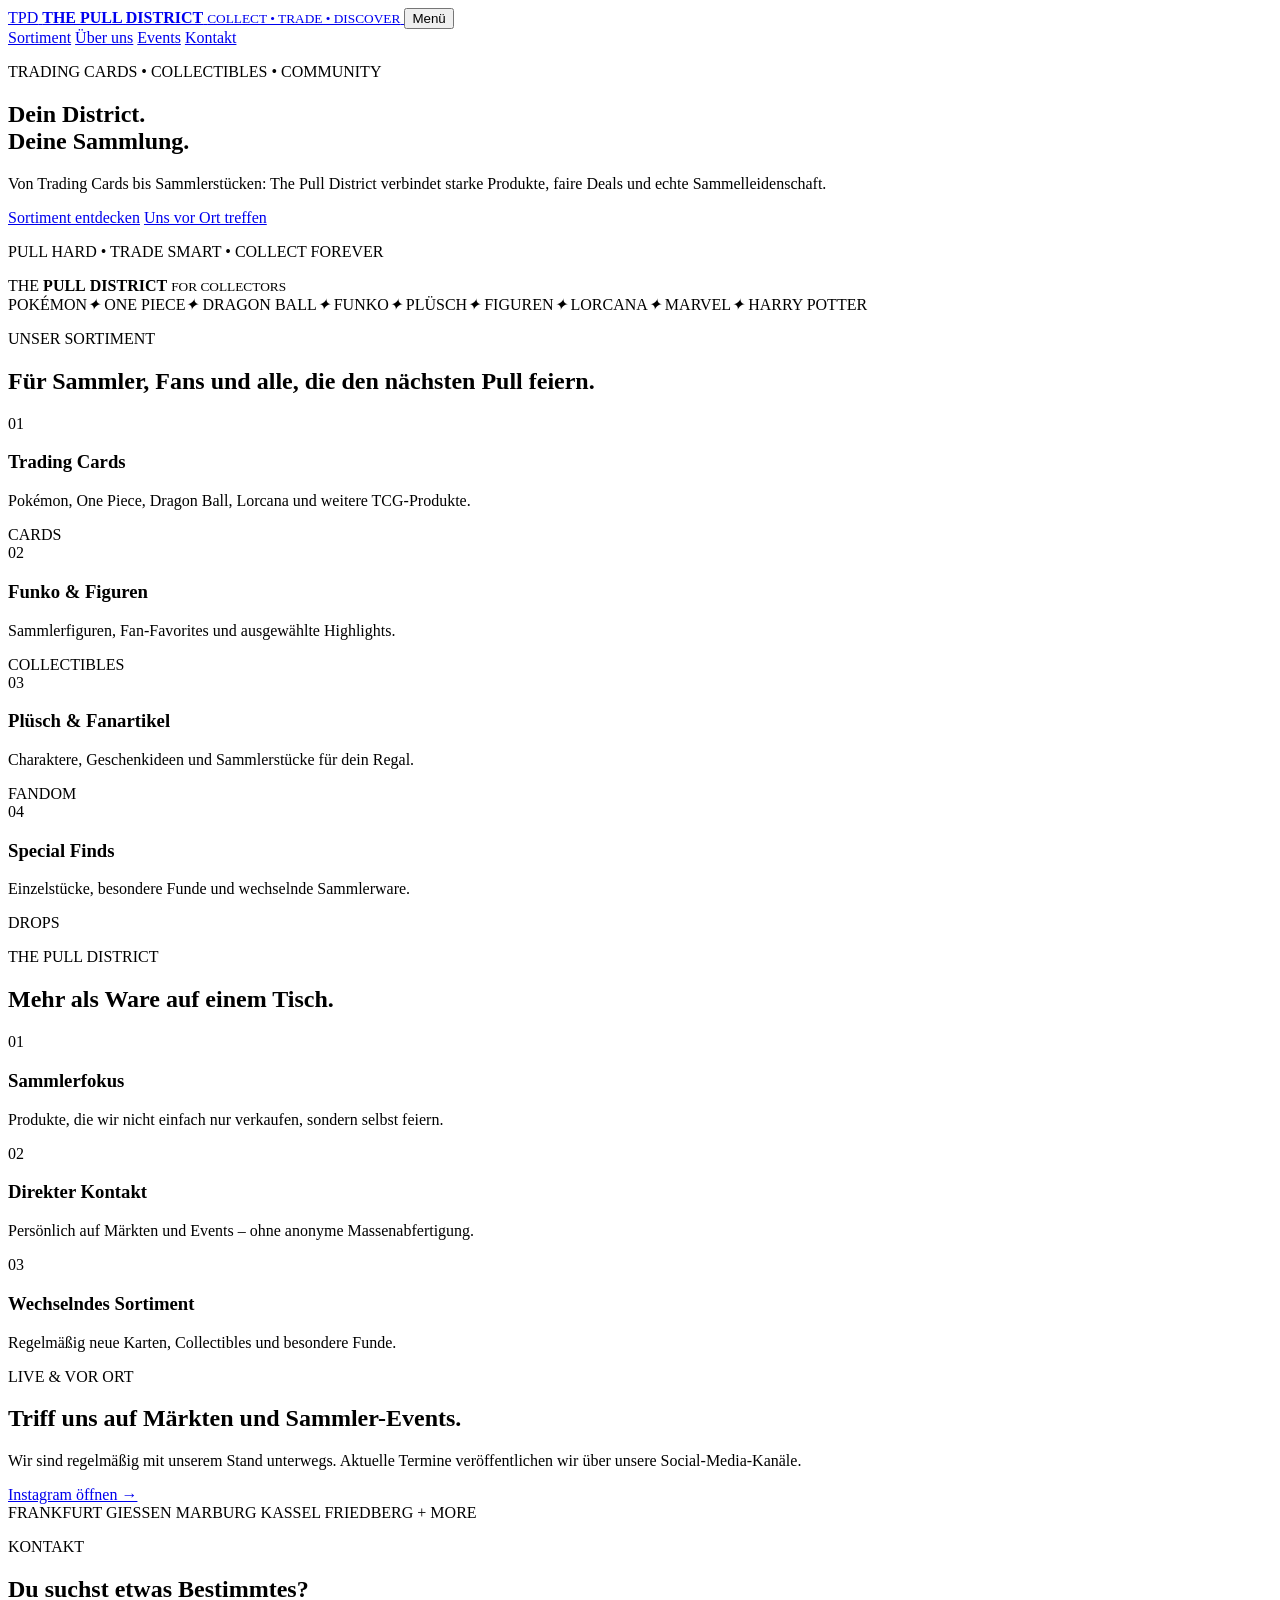
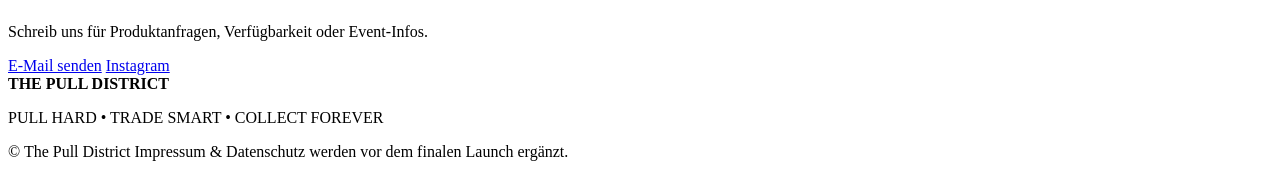
==== public/index.html @ 3887b2c1 "Move index.html into public assets" ====
<!doctype html>
<html lang="de">
<head>
  <meta charset="utf-8">
  <meta name="viewport" content="width=device-width, initial-scale=1">
  <title>The Pull District | Trading Cards & Collectibles</title>
  <meta name="description" content="The Pull District – Trading Cards, Collectibles, Figuren, Funko, Plüsch und mehr. PULL HARD. TRADE SMART. COLLECT FOREVER.">
  <meta name="theme-color" content="#080910">
  <link rel="preconnect" href="https://fonts.googleapis.com">
  <link rel="preconnect" href="https://fonts.gstatic.com" crossorigin>
  <link href="https://fonts.googleapis.com/css2?family=Inter:wght@400;500;600;700;800&family=Space+Grotesk:wght@600;700&display=swap" rel="stylesheet">
  <link rel="stylesheet" href="styles.css">
</head>
<body>
  <header class="site-header">
    <a class="brand" href="#top" aria-label="The Pull District Startseite">
      <span class="brand-mark">TPD</span>
      <span class="brand-copy">
        <strong>THE PULL DISTRICT</strong>
        <small>COLLECT • TRADE • DISCOVER</small>
      </span>
    </a>

    <button class="menu-toggle" aria-expanded="false" aria-controls="main-nav">Menü</button>

    <nav id="main-nav" class="main-nav">
      <a href="#sortiment">Sortiment</a>
      <a href="#warum-wir">Über uns</a>
      <a href="#events">Events</a>
      <a href="#kontakt">Kontakt</a>
    </nav>
  </header>

  <main id="top">
    <section class="hero">
      <div class="hero-glow hero-glow-a"></div>
      <div class="hero-glow hero-glow-b"></div>

      <div class="hero-content">
        <p class="eyebrow">TRADING CARDS • COLLECTIBLES • COMMUNITY</p>
        <h1>Dein District.<br><span>Deine Sammlung.</span></h1>
        <p class="hero-text">
          Von Trading Cards bis Sammlerstücken: The Pull District verbindet starke Produkte,
          faire Deals und echte Sammelleidenschaft.
        </p>

        <div class="hero-actions">
          <a class="btn btn-primary" href="#sortiment">Sortiment entdecken</a>
          <a class="btn btn-secondary" href="#events">Uns vor Ort treffen</a>
        </div>

        <p class="slogan">PULL HARD <span>•</span> TRADE SMART <span>•</span> COLLECT FOREVER</p>
      </div>

      <div class="hero-card" aria-label="The Pull District">
        <div class="card-orbit"></div>
        <div class="hero-card-inner">
          <span>THE</span>
          <strong>PULL</strong>
          <strong>DISTRICT</strong>
          <small>FOR COLLECTORS</small>
        </div>
      </div>
    </section>

    <section class="marquee" aria-label="Sortiment">
      <div class="marquee-track">
        <span>POKÉMON</span><i>✦</i>
        <span>ONE PIECE</span><i>✦</i>
        <span>DRAGON BALL</span><i>✦</i>
        <span>FUNKO</span><i>✦</i>
        <span>PLÜSCH</span><i>✦</i>
        <span>FIGUREN</span><i>✦</i>
        <span>LORCANA</span><i>✦</i>
        <span>MARVEL</span><i>✦</i>
        <span>HARRY POTTER</span>
      </div>
    </section>

    <section id="sortiment" class="section">
      <div class="section-heading">
        <p class="eyebrow">UNSER SORTIMENT</p>
        <h2>Für Sammler, Fans und alle, die den nächsten Pull feiern.</h2>
      </div>

      <div class="category-grid">
        <article class="category-card featured">
          <span class="category-index">01</span>
          <h3>Trading Cards</h3>
          <p>Pokémon, One Piece, Dragon Ball, Lorcana und weitere TCG-Produkte.</p>
          <span class="category-tag">CARDS</span>
        </article>

        <article class="category-card">
          <span class="category-index">02</span>
          <h3>Funko & Figuren</h3>
          <p>Sammlerfiguren, Fan-Favorites und ausgewählte Highlights.</p>
          <span class="category-tag">COLLECTIBLES</span>
        </article>

        <article class="category-card">
          <span class="category-index">03</span>
          <h3>Plüsch & Fanartikel</h3>
          <p>Charaktere, Geschenkideen und Sammlerstücke für dein Regal.</p>
          <span class="category-tag">FANDOM</span>
        </article>

        <article class="category-card">
          <span class="category-index">04</span>
          <h3>Special Finds</h3>
          <p>Einzelstücke, besondere Funde und wechselnde Sammlerware.</p>
          <span class="category-tag">DROPS</span>
        </article>
      </div>
    </section>

    <section id="warum-wir" class="section split-section">
      <div>
        <p class="eyebrow">THE PULL DISTRICT</p>
        <h2>Mehr als Ware auf einem Tisch.</h2>
      </div>

      <div class="value-list">
        <article>
          <span>01</span>
          <div>
            <h3>Sammlerfokus</h3>
            <p>Produkte, die wir nicht einfach nur verkaufen, sondern selbst feiern.</p>
          </div>
        </article>

        <article>
          <span>02</span>
          <div>
            <h3>Direkter Kontakt</h3>
            <p>Persönlich auf Märkten und Events – ohne anonyme Massenabfertigung.</p>
          </div>
        </article>

        <article>
          <span>03</span>
          <div>
            <h3>Wechselndes Sortiment</h3>
            <p>Regelmäßig neue Karten, Collectibles und besondere Funde.</p>
          </div>
        </article>
      </div>
    </section>

    <section id="events" class="section events-section">
      <div class="events-copy">
        <p class="eyebrow">LIVE & VOR ORT</p>
        <h2>Triff uns auf Märkten und Sammler-Events.</h2>
        <p>
          Wir sind regelmäßig mit unserem Stand unterwegs. Aktuelle Termine veröffentlichen
          wir über unsere Social-Media-Kanäle.
        </p>
        <a class="text-link" href="https://www.instagram.com/thepulldistrict/" target="_blank" rel="noopener">
          Instagram öffnen →
        </a>
      </div>

      <div class="locations">
        <span>FRANKFURT</span>
        <span>GIESSEN</span>
        <span>MARBURG</span>
        <span>KASSEL</span>
        <span>FRIEDBERG</span>
        <span>+ MORE</span>
      </div>
    </section>

    <section id="kontakt" class="section contact-section">
      <div>
        <p class="eyebrow">KONTAKT</p>
        <h2>Du suchst etwas Bestimmtes?</h2>
        <p>Schreib uns für Produktanfragen, Verfügbarkeit oder Event-Infos.</p>
      </div>

      <div class="contact-actions">
        <a class="btn btn-primary" href="mailto:thepulldistrict@gmail.com">E-Mail senden</a>
        <a class="btn btn-secondary" href="https://www.instagram.com/thepulldistrict/" target="_blank" rel="noopener">
          Instagram
        </a>
      </div>
    </section>
  </main>

  <footer class="site-footer">
    <div>
      <strong>THE PULL DISTRICT</strong>
      <p>PULL HARD • TRADE SMART • COLLECT FOREVER</p>
    </div>

    <div class="footer-right">
      <span>© <span id="year"></span> The Pull District</span>
      <span class="legal-note">Impressum & Datenschutz werden vor dem finalen Launch ergänzt.</span>
    </div>
  </footer>

  <script src="script.js"></script>
</body>
</html>
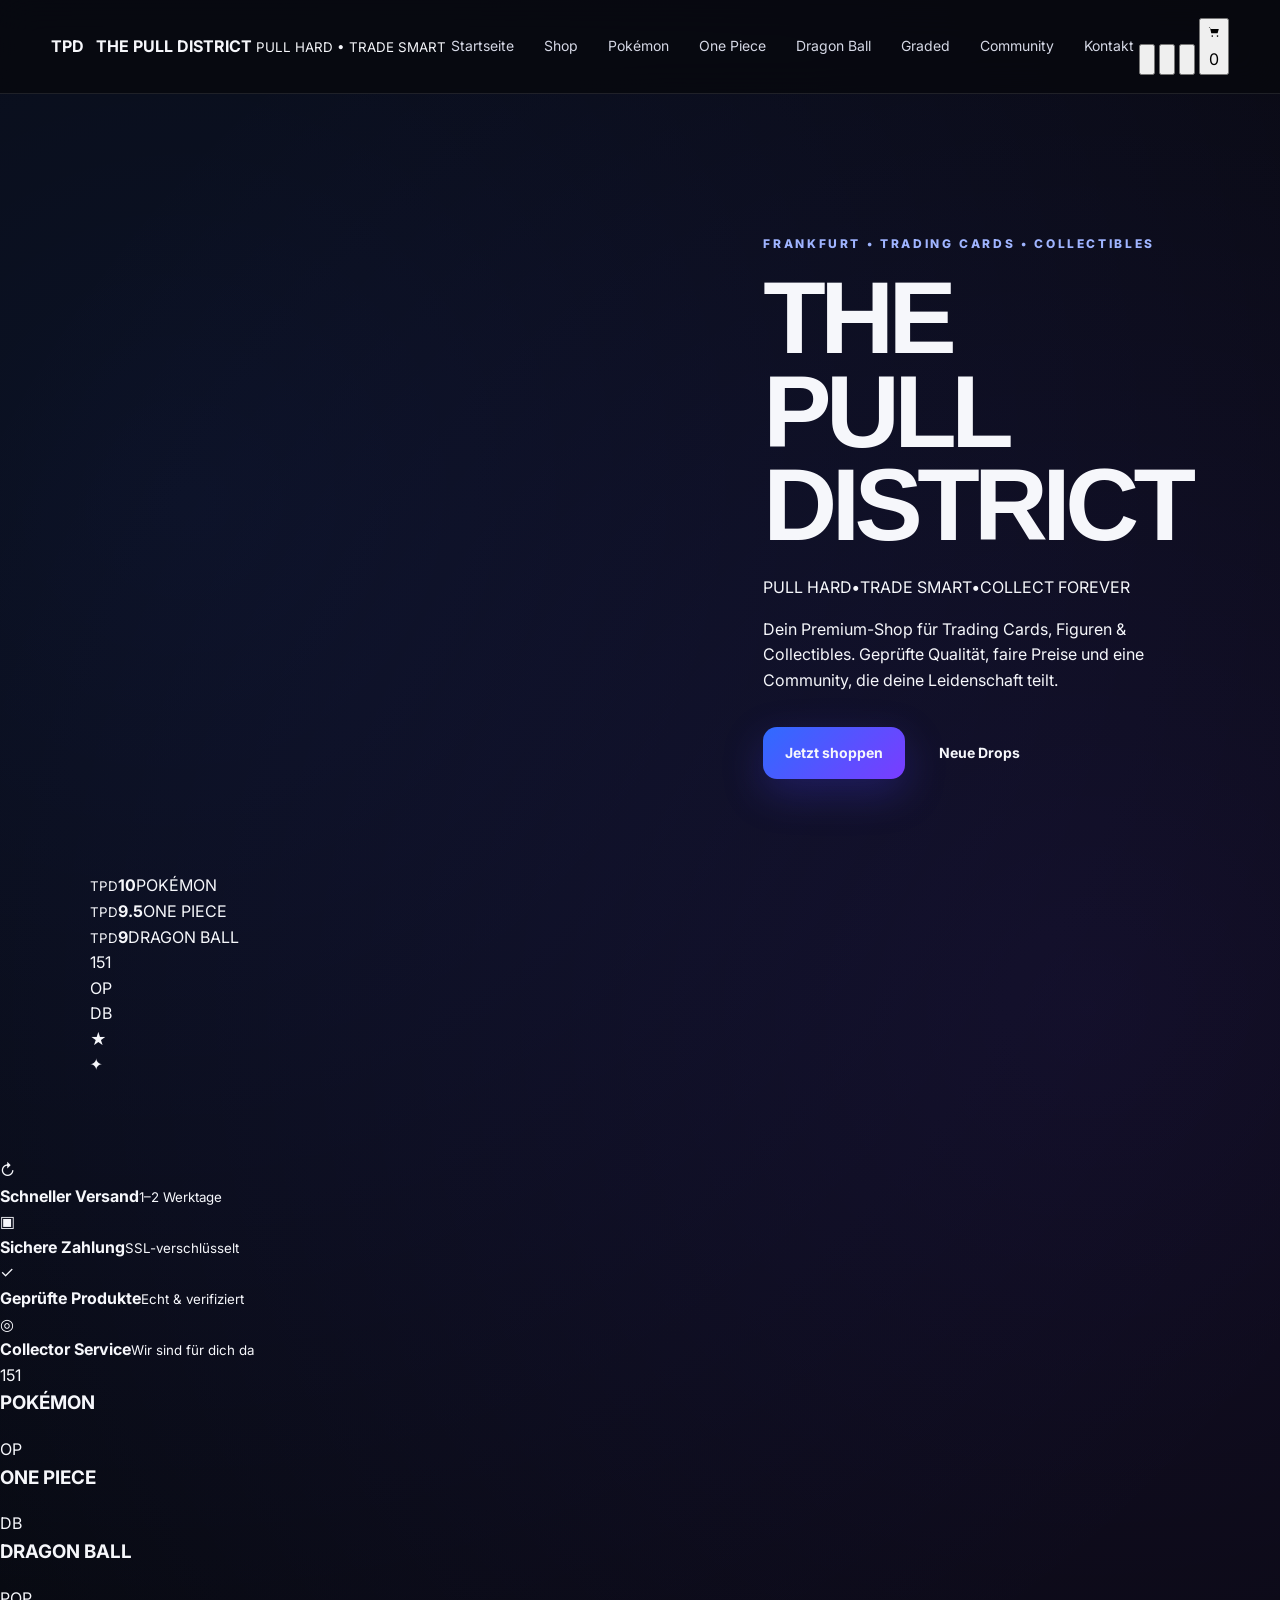
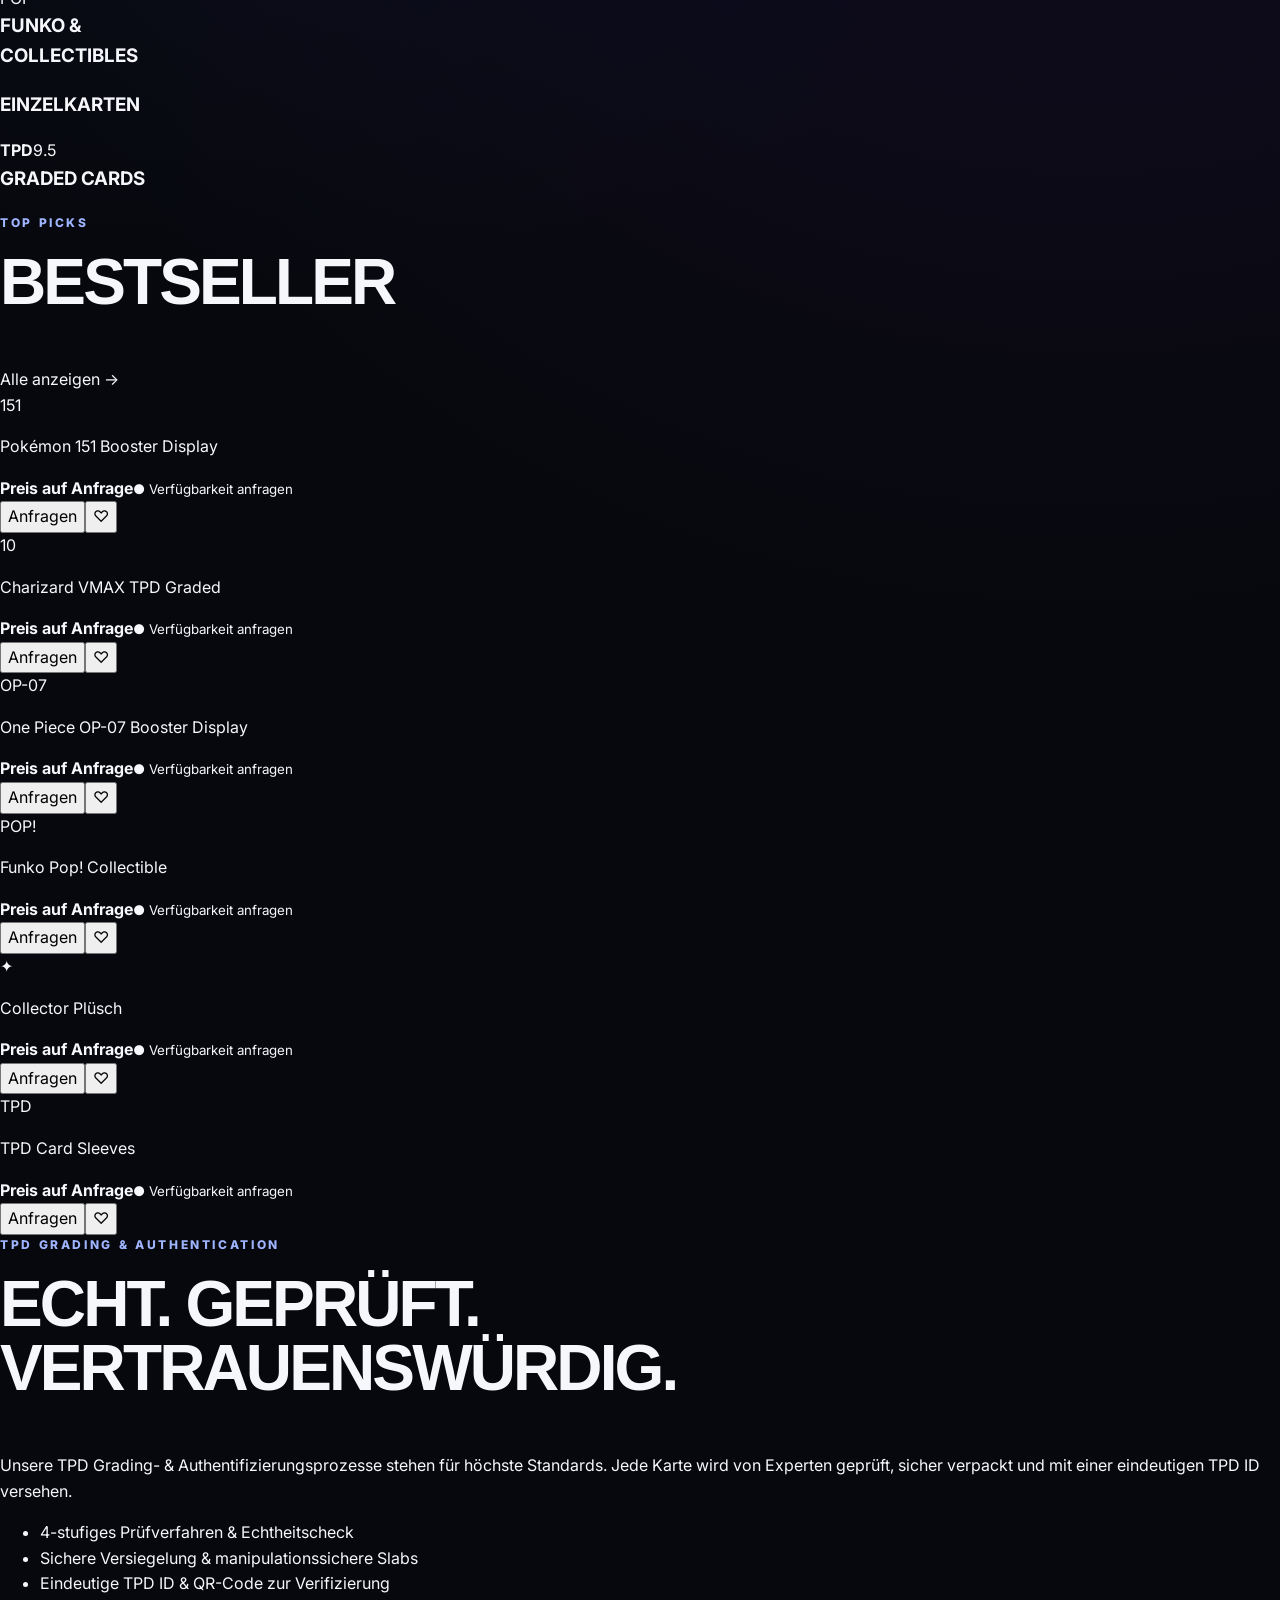
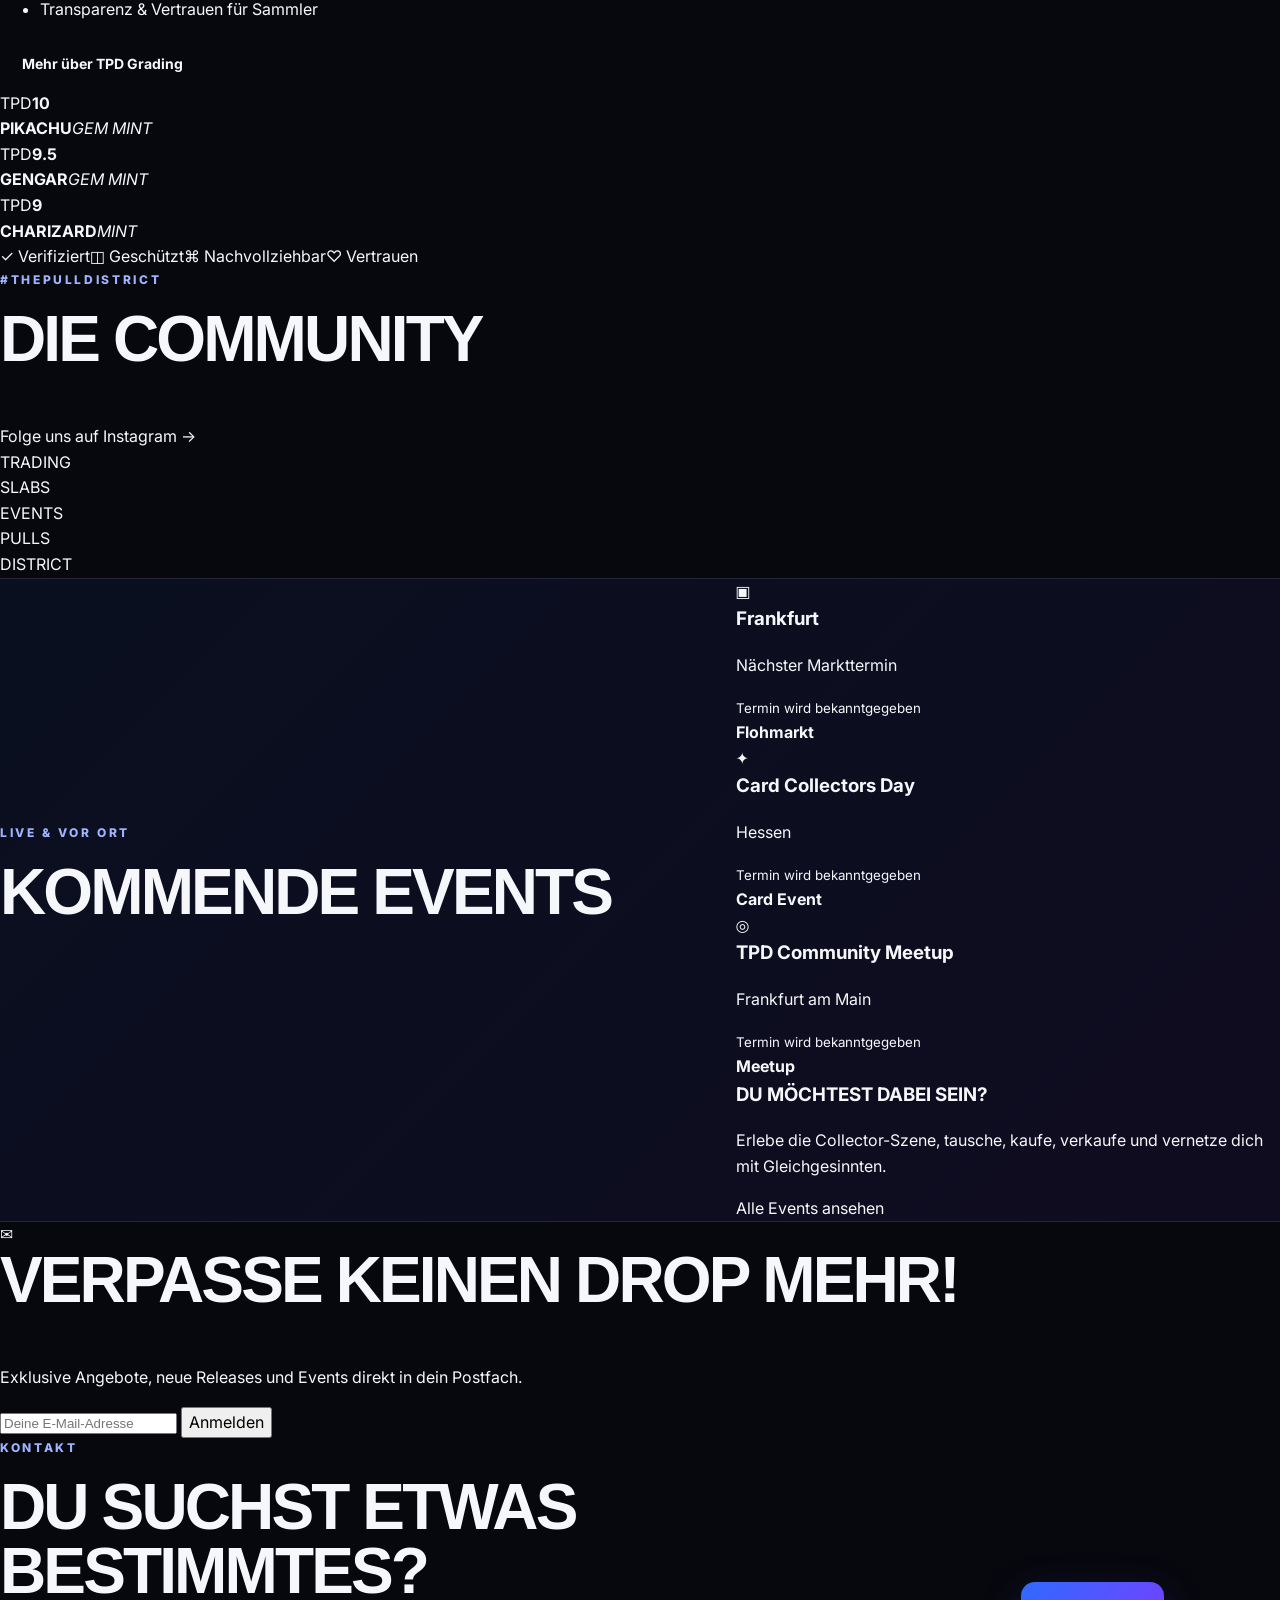
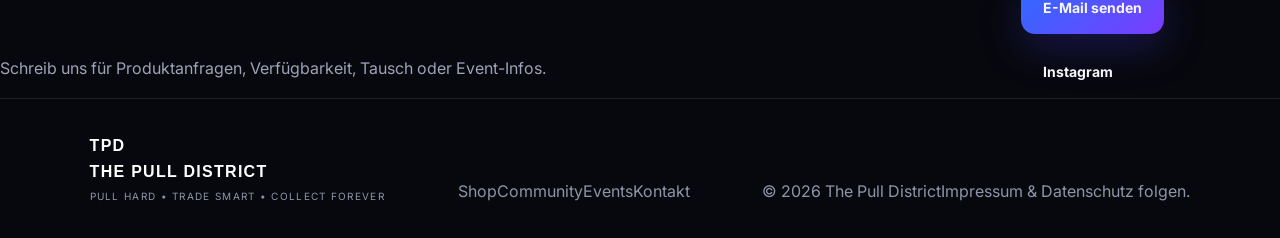
==== commit 1801c17e: "Redesign homepage to match neon TPD storefront reference" ====
--- a/public/index.html
+++ b/public/index.html
@@ -4,200 +4,249 @@
   <meta charset="utf-8">
   <meta name="viewport" content="width=device-width, initial-scale=1">
   <title>The Pull District | Trading Cards & Collectibles</title>
-  <meta name="description" content="The Pull District – Trading Cards, Collectibles, Figuren, Funko, Plüsch und mehr. PULL HARD. TRADE SMART. COLLECT FOREVER.">
-  <meta name="theme-color" content="#080910">
+  <meta name="description" content="The Pull District – Trading Cards, Collectibles, Graded Cards, Funko, Plüsch und Community. Pull Hard. Trade Smart. Collect Forever.">
+  <meta name="theme-color" content="#03040b">
   <link rel="preconnect" href="https://fonts.googleapis.com">
   <link rel="preconnect" href="https://fonts.gstatic.com" crossorigin>
-  <link href="https://fonts.googleapis.com/css2?family=Inter:wght@400;500;600;700;800&family=Space+Grotesk:wght@600;700&display=swap" rel="stylesheet">
+  <link href="https://fonts.googleapis.com/css2?family=Barlow+Condensed:ital,wght@0,700;0,800;0,900;1,800&family=Inter:wght@400;500;600;700;800&display=swap" rel="stylesheet">
   <link rel="stylesheet" href="styles.css">
 </head>
 <body>
-  <header class="site-header">
-    <a class="brand" href="#top" aria-label="The Pull District Startseite">
-      <span class="brand-mark">TPD</span>
-      <span class="brand-copy">
-        <strong>THE PULL DISTRICT</strong>
-        <small>COLLECT • TRADE • DISCOVER</small>
-      </span>
-    </a>
-
-    <button class="menu-toggle" aria-expanded="false" aria-controls="main-nav">Menü</button>
-
-    <nav id="main-nav" class="main-nav">
-      <a href="#sortiment">Sortiment</a>
-      <a href="#warum-wir">Über uns</a>
-      <a href="#events">Events</a>
-      <a href="#kontakt">Kontakt</a>
-    </nav>
-  </header>
-
-  <main id="top">
-    <section class="hero">
-      <div class="hero-glow hero-glow-a"></div>
-      <div class="hero-glow hero-glow-b"></div>
-
-      <div class="hero-content">
-        <p class="eyebrow">TRADING CARDS • COLLECTIBLES • COMMUNITY</p>
-        <h1>Dein District.<br><span>Deine Sammlung.</span></h1>
-        <p class="hero-text">
-          Von Trading Cards bis Sammlerstücken: The Pull District verbindet starke Produkte,
-          faire Deals und echte Sammelleidenschaft.
-        </p>
-
-        <div class="hero-actions">
-          <a class="btn btn-primary" href="#sortiment">Sortiment entdecken</a>
-          <a class="btn btn-secondary" href="#events">Uns vor Ort treffen</a>
-        </div>
-
-        <p class="slogan">PULL HARD <span>•</span> TRADE SMART <span>•</span> COLLECT FOREVER</p>
+  <div class="page-shell">
+    <header class="site-header">
+      <a class="brand" href="#top" aria-label="The Pull District Startseite">
+        <span class="brand-badge">
+          <span class="brand-rays"></span>
+          <strong>TPD</strong>
+        </span>
+        <span class="brand-text">
+          <b>THE PULL DISTRICT</b>
+          <small>PULL HARD • TRADE SMART</small>
+        </span>
+      </a>
+
+      <button class="menu-toggle" aria-expanded="false" aria-controls="main-nav" aria-label="Navigation öffnen">
+        <span></span><span></span><span></span>
+      </button>
+
+      <nav id="main-nav" class="main-nav">
+        <a class="active" href="#top">Startseite</a>
+        <a href="#shop">Shop</a>
+        <a href="#pokemon">Pokémon</a>
+        <a href="#onepiece">One Piece</a>
+        <a href="#dragonball">Dragon Ball</a>
+        <a href="#graded">Graded</a>
+        <a href="#community">Community</a>
+        <a href="#kontakt">Kontakt</a>
+      </nav>
+
+      <div class="header-actions" aria-label="Shop Aktionen">
+        <button class="icon-btn" title="Suche" aria-label="Suche">
+          <svg viewBox="0 0 24 24"><circle cx="11" cy="11" r="6.5"></circle><path d="M16 16l4.5 4.5"></path></svg>
+        </button>
+        <button class="icon-btn" title="Konto" aria-label="Konto">
+          <svg viewBox="0 0 24 24"><circle cx="12" cy="8" r="4"></circle><path d="M4.5 21c.8-4.2 3.4-6.3 7.5-6.3s6.7 2.1 7.5 6.3"></path></svg>
+        </button>
+        <button class="icon-btn" title="Wunschliste" aria-label="Wunschliste">
+          <svg viewBox="0 0 24 24"><path d="M20.8 4.7c-2-2-5.2-2-7.2 0L12 6.3l-1.6-1.6c-2-2-5.2-2-7.2 0s-2 5.2 0 7.2L12 20.7l8.8-8.8c2-2 2-5.2 0-7.2z"></path></svg>
+        </button>
+        <button class="icon-btn cart-button" title="Warenkorb" aria-label="Warenkorb">
+          <svg viewBox="0 0 24 24"><path d="M3 4h2l2.3 10.2h10.9l2-7.3H7"></path><circle cx="9" cy="19" r="1.4"></circle><circle cx="18" cy="19" r="1.4"></circle></svg>
+          <span id="cart-count" class="cart-count">0</span>
+        </button>
       </div>
-
-      <div class="hero-card" aria-label="The Pull District">
-        <div class="card-orbit"></div>
-        <div class="hero-card-inner">
-          <span>THE</span>
-          <strong>PULL</strong>
-          <strong>DISTRICT</strong>
-          <small>FOR COLLECTORS</small>
-        </div>
+    </header>
+
+    <main id="top">
+      <section class="hero">
+        <div class="hero-city" aria-hidden="true">
+          <i style="--h:42%;--x:4%"></i><i style="--h:55%;--x:10%"></i><i style="--h:36%;--x:16%"></i>
+          <i style="--h:62%;--x:23%"></i><i style="--h:47%;--x:30%"></i><i style="--h:72%;--x:37%"></i>
+          <i style="--h:52%;--x:44%"></i><i style="--h:80%;--x:50%"></i><i style="--h:58%;--x:57%"></i>
+          <i style="--h:69%;--x:64%"></i><i style="--h:45%;--x:71%"></i><i style="--h:62%;--x:78%"></i>
+          <i style="--h:50%;--x:85%"></i><i style="--h:67%;--x:92%"></i>
+        </div>
+        <div class="hero-lightning l1"></div>
+        <div class="hero-lightning l2"></div>
+
+        <div class="hero-copy">
+          <p class="eyebrow">FRANKFURT • TRADING CARDS • COLLECTIBLES</p>
+          <h1>THE PULL<br>DISTRICT</h1>
+          <p class="hero-slogan"><span>PULL HARD</span><b>•</b><span>TRADE SMART</span><b>•</b><span>COLLECT FOREVER</span></p>
+          <p class="hero-description">Dein Premium-Shop für Trading Cards, Figuren & Collectibles. Geprüfte Qualität, faire Preise und eine Community, die deine Leidenschaft teilt.</p>
+          <div class="hero-actions">
+            <a class="btn btn-primary" href="#shop">Jetzt shoppen</a>
+            <a class="btn btn-ghost" href="#drops">Neue Drops</a>
+          </div>
+        </div>
+
+        <div class="hero-showcase" aria-label="Collectibles Showcase">
+          <div class="graded-row">
+            <div class="slab slab-one"><small>TPD</small><b>10</b><span>POKÉMON</span></div>
+            <div class="slab slab-two"><small>TPD</small><b>9.5</b><span>ONE PIECE</span></div>
+            <div class="slab slab-three"><small>TPD</small><b>9</b><span>DRAGON BALL</span></div>
+          </div>
+          <div class="display-row">
+            <div class="display-box poke">151</div>
+            <div class="display-box one">OP</div>
+            <div class="display-box db">DB</div>
+          </div>
+          <div class="figure figure-a">★</div>
+          <div class="figure figure-b">✦</div>
+        </div>
+      </section>
+
+      <section class="trustbar">
+        <article><span>↻</span><div><b>Schneller Versand</b><small>1–2 Werktage</small></div></article>
+        <article><span>▣</span><div><b>Sichere Zahlung</b><small>SSL-verschlüsselt</small></div></article>
+        <article><span>✓</span><div><b>Geprüfte Produkte</b><small>Echt & verifiziert</small></div></article>
+        <article><span>◎</span><div><b>Collector Service</b><small>Wir sind für dich da</small></div></article>
+      </section>
+
+      <section class="category-strip" id="drops">
+        <a id="pokemon" class="category-tile cat-pokemon" href="#shop">
+          <div class="orb orb-yellow">151</div><h3>POKÉMON</h3>
+        </a>
+        <a id="onepiece" class="category-tile cat-onepiece" href="#shop">
+          <div class="orb orb-red">OP</div><h3>ONE PIECE</h3>
+        </a>
+        <a id="dragonball" class="category-tile cat-dragonball" href="#shop">
+          <div class="orb orb-blue">DB</div><h3>DRAGON BALL</h3>
+        </a>
+        <a class="category-tile cat-funko" href="#shop">
+          <div class="orb orb-gold">POP</div><h3>FUNKO &<br>COLLECTIBLES</h3>
+        </a>
+        <a class="category-tile cat-singles" href="#shop">
+          <div class="card-stack-mini"><i></i><i></i><i></i></div><h3>EINZELKARTEN</h3>
+        </a>
+        <a class="category-tile cat-graded" href="#graded">
+          <div class="mini-slab"><b>TPD</b><span>9.5</span></div><h3>GRADED CARDS</h3>
+        </a>
+      </section>
+
+      <section class="shop-section" id="shop">
+        <div class="section-title-row">
+          <div>
+            <p class="eyebrow">TOP PICKS</p>
+            <h2>BESTSELLER</h2>
+          </div>
+          <a href="#kontakt" class="all-link">Alle anzeigen →</a>
+        </div>
+
+        <div class="product-grid">
+          <article class="product-card">
+            <div class="product-visual pv-151"><span>151</span></div>
+            <div class="product-copy"><p class="product-name">Pokémon 151 Booster Display</p><strong>Preis auf Anfrage</strong><small class="stock">● Verfügbarkeit anfragen</small></div>
+            <div class="product-actions"><button class="cart-add" data-product="Pokémon 151 Booster Display">Anfragen</button><button class="heart">♡</button></div>
+          </article>
+          <article class="product-card">
+            <div class="product-visual pv-slab"><span>10</span></div>
+            <div class="product-copy"><p class="product-name">Charizard VMAX TPD Graded</p><strong>Preis auf Anfrage</strong><small class="stock">● Verfügbarkeit anfragen</small></div>
+            <div class="product-actions"><button class="cart-add" data-product="Charizard VMAX TPD Graded">Anfragen</button><button class="heart">♡</button></div>
+          </article>
+          <article class="product-card">
+            <div class="product-visual pv-op"><span>OP-07</span></div>
+            <div class="product-copy"><p class="product-name">One Piece OP-07 Booster Display</p><strong>Preis auf Anfrage</strong><small class="stock">● Verfügbarkeit anfragen</small></div>
+            <div class="product-actions"><button class="cart-add" data-product="One Piece OP-07 Booster Display">Anfragen</button><button class="heart">♡</button></div>
+          </article>
+          <article class="product-card">
+            <div class="product-visual pv-pop"><span>POP!</span></div>
+            <div class="product-copy"><p class="product-name">Funko Pop! Collectible</p><strong>Preis auf Anfrage</strong><small class="stock">● Verfügbarkeit anfragen</small></div>
+            <div class="product-actions"><button class="cart-add" data-product="Funko Pop Collectible">Anfragen</button><button class="heart">♡</button></div>
+          </article>
+          <article class="product-card">
+            <div class="product-visual pv-plush"><span>✦</span></div>
+            <div class="product-copy"><p class="product-name">Collector Plüsch</p><strong>Preis auf Anfrage</strong><small class="stock">● Verfügbarkeit anfragen</small></div>
+            <div class="product-actions"><button class="cart-add" data-product="Collector Plüsch">Anfragen</button><button class="heart">♡</button></div>
+          </article>
+          <article class="product-card">
+            <div class="product-visual pv-sleeves"><span>TPD</span></div>
+            <div class="product-copy"><p class="product-name">TPD Card Sleeves</p><strong>Preis auf Anfrage</strong><small class="stock">● Verfügbarkeit anfragen</small></div>
+            <div class="product-actions"><button class="cart-add" data-product="TPD Card Sleeves">Anfragen</button><button class="heart">♡</button></div>
+          </article>
+        </div>
+      </section>
+
+      <section id="graded" class="grading-section">
+        <div class="grading-copy">
+          <p class="eyebrow purple">TPD GRADING & AUTHENTICATION</p>
+          <h2>ECHT. GEPRÜFT.<br>VERTRAUENSWÜRDIG.</h2>
+          <p>Unsere TPD Grading- & Authentifizierungsprozesse stehen für höchste Standards. Jede Karte wird von Experten geprüft, sicher verpackt und mit einer eindeutigen TPD ID versehen.</p>
+          <ul>
+            <li>4-stufiges Prüfverfahren & Echtheitscheck</li>
+            <li>Sichere Versiegelung & manipulationssichere Slabs</li>
+            <li>Eindeutige TPD ID & QR-Code zur Verifizierung</li>
+            <li>Transparenz & Vertrauen für Sammler</li>
+          </ul>
+          <a href="#kontakt" class="btn btn-ghost">Mehr über TPD Grading</a>
+        </div>
+        <div class="grading-showcase">
+          <div class="big-slab grade-a"><header><span>TPD</span><b>10</b></header><main><strong>PIKACHU</strong><em>GEM MINT</em></main></div>
+          <div class="big-slab grade-b"><header><span>TPD</span><b>9.5</b></header><main><strong>GENGAR</strong><em>GEM MINT</em></main></div>
+          <div class="big-slab grade-c"><header><span>TPD</span><b>9</b></header><main><strong>CHARIZARD</strong><em>MINT</em></main></div>
+          <div class="grading-badges">
+            <span>✓ Verifiziert</span><span>◫ Geschützt</span><span>⌘ Nachvollziehbar</span><span>♡ Vertrauen</span>
+          </div>
+        </div>
+      </section>
+
+      <section id="community" class="community-section">
+        <div class="section-title-row">
+          <div><p class="eyebrow">#THEPULLDISTRICT</p><h2>DIE COMMUNITY</h2></div>
+          <a class="all-link" href="https://www.instagram.com/thepulldistrict/" target="_blank" rel="noopener">Folge uns auf Instagram →</a>
+        </div>
+        <div class="community-grid">
+          <div class="community-shot shot-1"><span>TRADING</span></div>
+          <div class="community-shot shot-2"><span>SLABS</span></div>
+          <div class="community-shot shot-3"><span>EVENTS</span></div>
+          <div class="community-shot shot-4"><span>PULLS</span></div>
+          <div class="community-shot shot-5"><span>DISTRICT</span></div>
+        </div>
+      </section>
+
+      <section id="events" class="events-section">
+        <div class="section-title-row"><div><p class="eyebrow">LIVE & VOR ORT</p><h2>KOMMENDE EVENTS</h2></div></div>
+        <div class="events-grid">
+          <article><span class="event-icon">▣</span><div><h3>Frankfurt</h3><p>Nächster Markttermin</p><small>Termin wird bekanntgegeben</small></div><b>Flohmarkt</b></article>
+          <article><span class="event-icon purple-bg">✦</span><div><h3>Card Collectors Day</h3><p>Hessen</p><small>Termin wird bekanntgegeben</small></div><b class="tag-purple">Card Event</b></article>
+          <article><span class="event-icon pink-bg">◎</span><div><h3>TPD Community Meetup</h3><p>Frankfurt am Main</p><small>Termin wird bekanntgegeben</small></div><b class="tag-pink">Meetup</b></article>
+          <article class="event-cta"><h3>DU MÖCHTEST DABEI SEIN?</h3><p>Erlebe die Collector-Szene, tausche, kaufe, verkaufe und vernetze dich mit Gleichgesinnten.</p><a href="#kontakt">Alle Events ansehen</a></article>
+        </div>
+      </section>
+
+      <section class="newsletter">
+        <div class="newsletter-icon">✉</div>
+        <div><h2>VERPASSE KEINEN DROP MEHR!</h2><p>Exklusive Angebote, neue Releases und Events direkt in dein Postfach.</p></div>
+        <form id="newsletter-form">
+          <input type="email" placeholder="Deine E-Mail-Adresse" aria-label="E-Mail-Adresse">
+          <button type="submit">Anmelden</button>
+        </form>
+      </section>
+
+      <section id="kontakt" class="contact-section">
+        <div>
+          <p class="eyebrow">KONTAKT</p>
+          <h2>DU SUCHST ETWAS BESTIMMTES?</h2>
+          <p>Schreib uns für Produktanfragen, Verfügbarkeit, Tausch oder Event-Infos.</p>
+        </div>
+        <div class="contact-actions">
+          <a class="btn btn-primary" href="mailto:thepulldistrict@gmail.com">E-Mail senden</a>
+          <a class="btn btn-ghost" href="https://www.instagram.com/thepulldistrict/" target="_blank" rel="noopener">Instagram</a>
+        </div>
+      </section>
+    </main>
+
+    <footer class="site-footer">
+      <div class="footer-brand">
+        <span class="brand-badge small"><strong>TPD</strong></span>
+        <div><strong>THE PULL DISTRICT</strong><p>PULL HARD • TRADE SMART • COLLECT FOREVER</p></div>
       </div>
-    </section>
-
-    <section class="marquee" aria-label="Sortiment">
-      <div class="marquee-track">
-        <span>POKÉMON</span><i>✦</i>
-        <span>ONE PIECE</span><i>✦</i>
-        <span>DRAGON BALL</span><i>✦</i>
-        <span>FUNKO</span><i>✦</i>
-        <span>PLÜSCH</span><i>✦</i>
-        <span>FIGUREN</span><i>✦</i>
-        <span>LORCANA</span><i>✦</i>
-        <span>MARVEL</span><i>✦</i>
-        <span>HARRY POTTER</span>
-      </div>
-    </section>
-
-    <section id="sortiment" class="section">
-      <div class="section-heading">
-        <p class="eyebrow">UNSER SORTIMENT</p>
-        <h2>Für Sammler, Fans und alle, die den nächsten Pull feiern.</h2>
-      </div>
-
-      <div class="category-grid">
-        <article class="category-card featured">
-          <span class="category-index">01</span>
-          <h3>Trading Cards</h3>
-          <p>Pokémon, One Piece, Dragon Ball, Lorcana und weitere TCG-Produkte.</p>
-          <span class="category-tag">CARDS</span>
-        </article>
-
-        <article class="category-card">
-          <span class="category-index">02</span>
-          <h3>Funko & Figuren</h3>
-          <p>Sammlerfiguren, Fan-Favorites und ausgewählte Highlights.</p>
-          <span class="category-tag">COLLECTIBLES</span>
-        </article>
-
-        <article class="category-card">
-          <span class="category-index">03</span>
-          <h3>Plüsch & Fanartikel</h3>
-          <p>Charaktere, Geschenkideen und Sammlerstücke für dein Regal.</p>
-          <span class="category-tag">FANDOM</span>
-        </article>
-
-        <article class="category-card">
-          <span class="category-index">04</span>
-          <h3>Special Finds</h3>
-          <p>Einzelstücke, besondere Funde und wechselnde Sammlerware.</p>
-          <span class="category-tag">DROPS</span>
-        </article>
-      </div>
-    </section>
-
-    <section id="warum-wir" class="section split-section">
-      <div>
-        <p class="eyebrow">THE PULL DISTRICT</p>
-        <h2>Mehr als Ware auf einem Tisch.</h2>
-      </div>
-
-      <div class="value-list">
-        <article>
-          <span>01</span>
-          <div>
-            <h3>Sammlerfokus</h3>
-            <p>Produkte, die wir nicht einfach nur verkaufen, sondern selbst feiern.</p>
-          </div>
-        </article>
-
-        <article>
-          <span>02</span>
-          <div>
-            <h3>Direkter Kontakt</h3>
-            <p>Persönlich auf Märkten und Events – ohne anonyme Massenabfertigung.</p>
-          </div>
-        </article>
-
-        <article>
-          <span>03</span>
-          <div>
-            <h3>Wechselndes Sortiment</h3>
-            <p>Regelmäßig neue Karten, Collectibles und besondere Funde.</p>
-          </div>
-        </article>
-      </div>
-    </section>
-
-    <section id="events" class="section events-section">
-      <div class="events-copy">
-        <p class="eyebrow">LIVE & VOR ORT</p>
-        <h2>Triff uns auf Märkten und Sammler-Events.</h2>
-        <p>
-          Wir sind regelmäßig mit unserem Stand unterwegs. Aktuelle Termine veröffentlichen
-          wir über unsere Social-Media-Kanäle.
-        </p>
-        <a class="text-link" href="https://www.instagram.com/thepulldistrict/" target="_blank" rel="noopener">
-          Instagram öffnen →
-        </a>
-      </div>
-
-      <div class="locations">
-        <span>FRANKFURT</span>
-        <span>GIESSEN</span>
-        <span>MARBURG</span>
-        <span>KASSEL</span>
-        <span>FRIEDBERG</span>
-        <span>+ MORE</span>
-      </div>
-    </section>
-
-    <section id="kontakt" class="section contact-section">
-      <div>
-        <p class="eyebrow">KONTAKT</p>
-        <h2>Du suchst etwas Bestimmtes?</h2>
-        <p>Schreib uns für Produktanfragen, Verfügbarkeit oder Event-Infos.</p>
-      </div>
-
-      <div class="contact-actions">
-        <a class="btn btn-primary" href="mailto:thepulldistrict@gmail.com">E-Mail senden</a>
-        <a class="btn btn-secondary" href="https://www.instagram.com/thepulldistrict/" target="_blank" rel="noopener">
-          Instagram
-        </a>
-      </div>
-    </section>
-  </main>
-
-  <footer class="site-footer">
-    <div>
-      <strong>THE PULL DISTRICT</strong>
-      <p>PULL HARD • TRADE SMART • COLLECT FOREVER</p>
-    </div>
-
-    <div class="footer-right">
-      <span>© <span id="year"></span> The Pull District</span>
-      <span class="legal-note">Impressum & Datenschutz werden vor dem finalen Launch ergänzt.</span>
-    </div>
-  </footer>
-
+      <div class="footer-links"><a href="#shop">Shop</a><a href="#community">Community</a><a href="#events">Events</a><a href="#kontakt">Kontakt</a></div>
+      <div class="footer-meta"><span>© <span id="year"></span> The Pull District</span><span>Impressum & Datenschutz folgen.</span></div>
+    </footer>
+  </div>
+
+  <div id="toast" class="toast" role="status" aria-live="polite"></div>
   <script src="script.js"></script>
 </body>
 </html>
--- a/public/styles.css
+++ b/public/styles.css
@@ -0,0 +1,260 @@
+:root{
+  --bg:#07080d;
+  --panel:#10121d;
+  --text:#f6f7fb;
+  --muted:#9da3b8;
+  --line:rgba(255,255,255,.10);
+  --blue:#2f6bff;
+  --purple:#7a3cff;
+  --radius:24px;
+}
+*{box-sizing:border-box}
+html{scroll-behavior:smooth}
+body{
+  margin:0;
+  font-family:Inter,system-ui,-apple-system,BlinkMacSystemFont,"Segoe UI",sans-serif;
+  background:
+    radial-gradient(circle at 15% 10%,rgba(47,107,255,.10),transparent 30%),
+    radial-gradient(circle at 85% 20%,rgba(122,60,255,.10),transparent 30%),
+    var(--bg);
+  color:var(--text);
+  line-height:1.6;
+}
+a{color:inherit;text-decoration:none}
+button{font:inherit}
+.site-header{
+  position:sticky;top:0;z-index:50;
+  display:flex;align-items:center;justify-content:space-between;
+  padding:18px clamp(20px,4vw,64px);
+  background:rgba(7,8,13,.78);
+  backdrop-filter:blur(18px);
+  border-bottom:1px solid var(--line);
+}
+.brand{display:flex;align-items:center;gap:12px}
+.brand-mark{
+  display:grid;place-items:center;width:46px;height:46px;border-radius:14px;
+  background:linear-gradient(135deg,var(--blue),var(--purple));
+  font:800 13px/1 Space Grotesk,sans-serif;letter-spacing:.08em;
+  box-shadow:0 0 30px rgba(71,83,255,.25);
+}
+.brand-copy{display:flex;flex-direction:column}
+.brand-copy strong{font:700 14px/1.2 Space Grotesk,sans-serif;letter-spacing:.08em}
+.brand-copy small{margin-top:4px;color:var(--muted);font-size:9px;letter-spacing:.16em}
+.main-nav{display:flex;gap:30px;align-items:center}
+.main-nav a{font-size:14px;color:#d5d8e5;transition:.2s ease}
+.main-nav a:hover{color:#fff}
+.menu-toggle{
+  display:none;background:none;color:#fff;border:1px solid var(--line);
+  border-radius:12px;padding:9px 12px
+}
+.hero{
+  position:relative;overflow:hidden;
+  min-height:720px;
+  display:grid;grid-template-columns:1.2fr .8fr;align-items:center;gap:60px;
+  padding:80px clamp(20px,7vw,110px);
+}
+.hero-content{position:relative;z-index:2;max-width:780px}
+.eyebrow{
+  margin:0 0 18px;color:#9fb4ff;font-size:12px;
+  font-weight:800;letter-spacing:.22em
+}
+h1,h2,h3{margin-top:0}
+h1{
+  margin-bottom:24px;
+  font:700 clamp(54px,8vw,110px)/.91 Space Grotesk,sans-serif;
+  letter-spacing:-.055em;
+}
+h1 span{
+  background:linear-gradient(90deg,#fff 0%,#94c7ff 40%,#b58cff 100%);
+  -webkit-background-clip:text;background-clip:text;color:transparent;
+}
+.hero-text{max-width:650px;color:#b8bdd0;font-size:clamp(17px,2vw,21px)}
+.hero-actions{display:flex;flex-wrap:wrap;gap:12px;margin:34px 0}
+.btn{
+  display:inline-flex;align-items:center;justify-content:center;
+  min-height:52px;padding:0 22px;border-radius:14px;
+  font-weight:700;font-size:14px;
+  transition:transform .2s ease,border-color .2s ease,filter .2s ease;
+}
+.btn:hover{transform:translateY(-2px)}
+.btn-primary{
+  background:linear-gradient(135deg,var(--blue),var(--purple));
+  box-shadow:0 14px 40px rgba(76,63,255,.25)
+}
+.btn-secondary{border:1px solid var(--line);background:rgba(255,255,255,.03)}
+.slogan{
+  margin:30px 0 0;color:#7f8497;font-size:11px;
+  font-weight:800;letter-spacing:.15em
+}
+.slogan span{color:#7c61ff}
+.hero-card{
+  position:relative;min-height:470px;display:grid;place-items:center;
+  border:1px solid var(--line);border-radius:40px;
+  background:
+    linear-gradient(145deg,rgba(255,255,255,.06),rgba(255,255,255,.01)),
+    radial-gradient(circle at 20% 10%,rgba(46,211,255,.18),transparent 30%),
+    radial-gradient(circle at 80% 90%,rgba(122,60,255,.28),transparent 45%);
+  box-shadow:0 40px 120px rgba(0,0,0,.45);
+}
+.hero-card::before{
+  content:"";position:absolute;inset:16px;
+  border:1px solid rgba(255,255,255,.08);border-radius:30px
+}
+.card-orbit{
+  position:absolute;width:240px;height:240px;border-radius:50%;
+  border:1px solid rgba(126,101,255,.45);
+  box-shadow:0 0 80px rgba(57,107,255,.16),inset 0 0 60px rgba(122,60,255,.12);
+}
+.card-orbit::before,.card-orbit::after{
+  content:"";position:absolute;inset:24px;border-radius:50%;
+  border:1px dashed rgba(255,255,255,.12)
+}
+.card-orbit::after{
+  inset:-30px;border-style:solid;border-color:rgba(255,255,255,.05)
+}
+.hero-card-inner{
+  position:relative;text-align:center;display:flex;
+  flex-direction:column;align-items:center
+}
+.hero-card-inner span{
+  color:#8fb7ff;font-size:12px;font-weight:800;letter-spacing:.3em
+}
+.hero-card-inner strong{
+  font:700 54px/.92 Space Grotesk,sans-serif;letter-spacing:-.05em
+}
+.hero-card-inner small{
+  margin-top:18px;color:#8d92a6;font-size:10px;letter-spacing:.2em
+}
+.hero-glow{
+  position:absolute;border-radius:50%;filter:blur(70px);pointer-events:none
+}
+.hero-glow-a{
+  width:300px;height:300px;background:rgba(47,107,255,.16);
+  left:-120px;top:100px
+}
+.hero-glow-b{
+  width:360px;height:360px;background:rgba(122,60,255,.13);
+  right:-120px;bottom:40px
+}
+.marquee{
+  overflow:hidden;border-top:1px solid var(--line);
+  border-bottom:1px solid var(--line);background:#0c0e16
+}
+.marquee-track{
+  display:flex;align-items:center;gap:20px;white-space:nowrap;width:max-content;
+  padding:16px 20px;color:#aeb3c5;font-size:12px;font-weight:800;
+  letter-spacing:.14em;animation:drift 28s linear infinite
+}
+.marquee-track i{color:#6153ff;font-style:normal}
+@keyframes drift{to{transform:translateX(-20%)}}
+.section{padding:110px clamp(20px,7vw,110px)}
+.section-heading{max-width:840px;margin-bottom:44px}
+h2{
+  font:700 clamp(38px,5vw,70px)/1 Space Grotesk,sans-serif;
+  letter-spacing:-.045em
+}
+.category-grid{display:grid;grid-template-columns:repeat(4,1fr);gap:16px}
+.category-card{
+  min-height:310px;padding:26px;border-radius:var(--radius);
+  border:1px solid var(--line);
+  background:linear-gradient(160deg,rgba(255,255,255,.055),rgba(255,255,255,.015));
+  display:flex;flex-direction:column;
+  transition:transform .25s ease,border-color .25s ease;
+}
+.category-card:hover{
+  transform:translateY(-6px);border-color:rgba(118,93,255,.45)
+}
+.category-card.featured{
+  background:linear-gradient(145deg,rgba(47,107,255,.18),rgba(122,60,255,.12))
+}
+.category-index{color:#696f83;font-size:12px;font-weight:800}
+.category-card h3{
+  margin:70px 0 12px;font:700 26px/1 Space Grotesk,sans-serif
+}
+.category-card p{margin:0;color:#aab0c2;font-size:14px}
+.category-tag{
+  margin-top:auto;color:#8fa9ff;font-size:10px;
+  font-weight:800;letter-spacing:.18em
+}
+.split-section{
+  display:grid;grid-template-columns:1fr 1fr;gap:80px;
+  border-top:1px solid var(--line)
+}
+.value-list{display:flex;flex-direction:column}
+.value-list article{
+  display:grid;grid-template-columns:54px 1fr;gap:20px;
+  padding:26px 0;border-top:1px solid var(--line)
+}
+.value-list article:first-child{border-top:0}
+.value-list>article>span{color:#62719f;font-weight:800}
+.value-list h3{
+  margin:0 0 6px;font:700 20px/1.2 Space Grotesk,sans-serif
+}
+.value-list p{margin:0;color:var(--muted)}
+.events-section{
+  display:grid;grid-template-columns:1.1fr .9fr;gap:70px;align-items:center;
+  background:linear-gradient(135deg,rgba(47,107,255,.08),rgba(122,60,255,.08));
+  border-top:1px solid var(--line);border-bottom:1px solid var(--line)
+}
+.events-copy p:not(.eyebrow){max-width:680px;color:var(--muted)}
+.text-link{
+  display:inline-block;margin-top:15px;color:#aebcff;font-weight:700
+}
+.locations{display:grid;grid-template-columns:1fr 1fr;gap:10px}
+.locations span{
+  padding:18px;border:1px solid var(--line);border-radius:14px;
+  text-align:center;font-size:12px;font-weight:800;letter-spacing:.12em;
+  background:rgba(255,255,255,.025)
+}
+.contact-section{
+  display:flex;justify-content:space-between;gap:40px;align-items:flex-end
+}
+.contact-section p:not(.eyebrow){color:var(--muted)}
+.contact-actions{display:flex;gap:12px;flex-wrap:wrap}
+.site-footer{
+  display:flex;justify-content:space-between;gap:30px;align-items:flex-end;
+  padding:34px clamp(20px,7vw,110px);border-top:1px solid var(--line);
+  color:#8f95a8
+}
+.site-footer strong{
+  color:#fff;font-family:Space Grotesk,sans-serif;letter-spacing:.08em
+}
+.site-footer p{margin:4px 0 0;font-size:10px;letter-spacing:.13em}
+.footer-right{
+  display:flex;flex-direction:column;align-items:flex-end;font-size:11px
+}
+.legal-note{color:#666c7e;margin-top:6px}
+@media(max-width:980px){
+  .hero{grid-template-columns:1fr;min-height:auto;padding-top:70px}
+  .hero-card{min-height:360px}
+  .category-grid{grid-template-columns:1fr 1fr}
+  .split-section,.events-section{grid-template-columns:1fr;gap:40px}
+  .contact-section{align-items:flex-start;flex-direction:column}
+}
+@media(max-width:720px){
+  .site-header{padding:14px 18px}
+  .brand-copy small{display:none}
+  .menu-toggle{display:block}
+  .main-nav{
+    display:none;position:absolute;left:14px;right:14px;top:74px;
+    flex-direction:column;align-items:stretch;padding:12px;
+    border:1px solid var(--line);border-radius:18px;
+    background:rgba(16,18,27,.96);backdrop-filter:blur(16px)
+  }
+  .main-nav.open{display:flex}
+  .main-nav a{padding:10px 8px}
+  .hero{padding:64px 20px 70px;gap:38px}
+  .hero-card-inner strong{font-size:42px}
+  .section{padding:78px 20px}
+  .category-grid{grid-template-columns:1fr}
+  .category-card{min-height:230px}
+  .category-card h3{margin-top:44px}
+  .locations{grid-template-columns:1fr 1fr}
+  .site-footer{flex-direction:column;align-items:flex-start}
+  .footer-right{align-items:flex-start}
+}
+@media(prefers-reduced-motion:reduce){
+  html{scroll-behavior:auto}
+  .marquee-track{animation:none}
+  *{transition:none!important}
+}
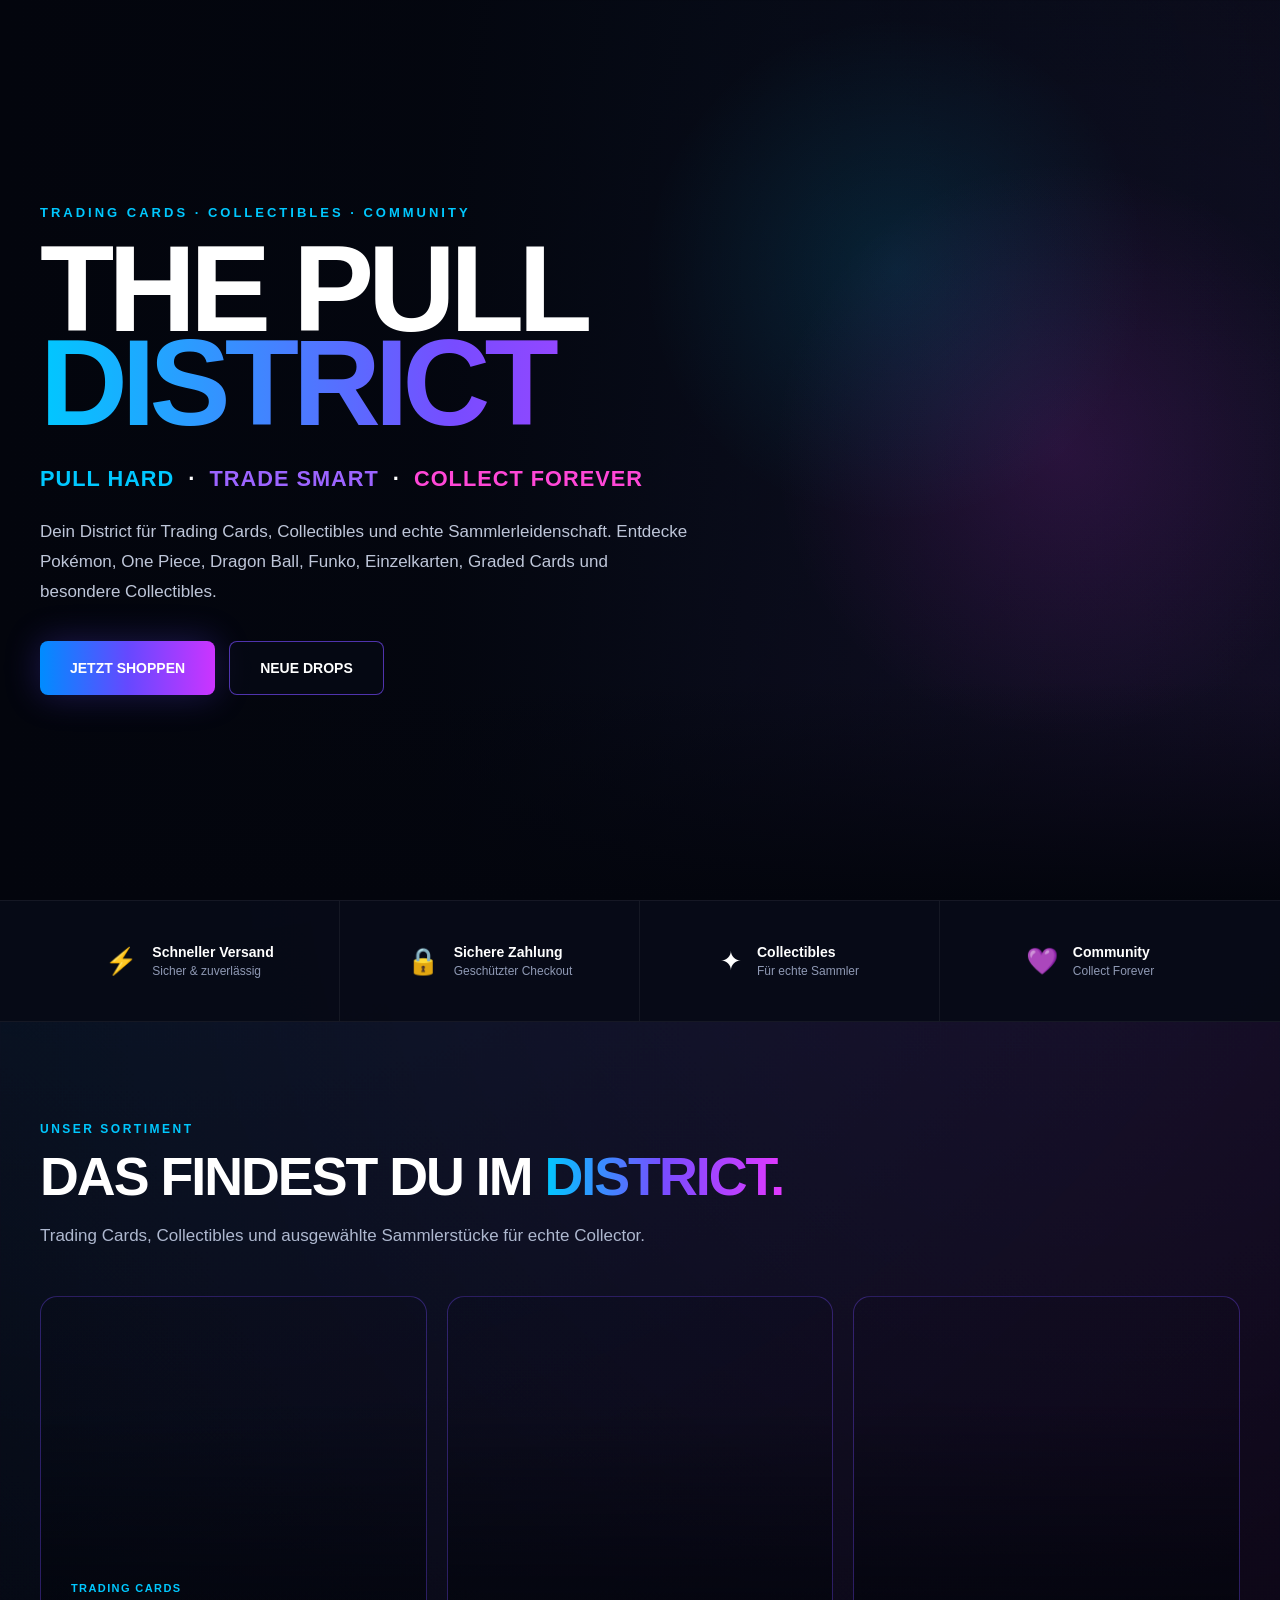
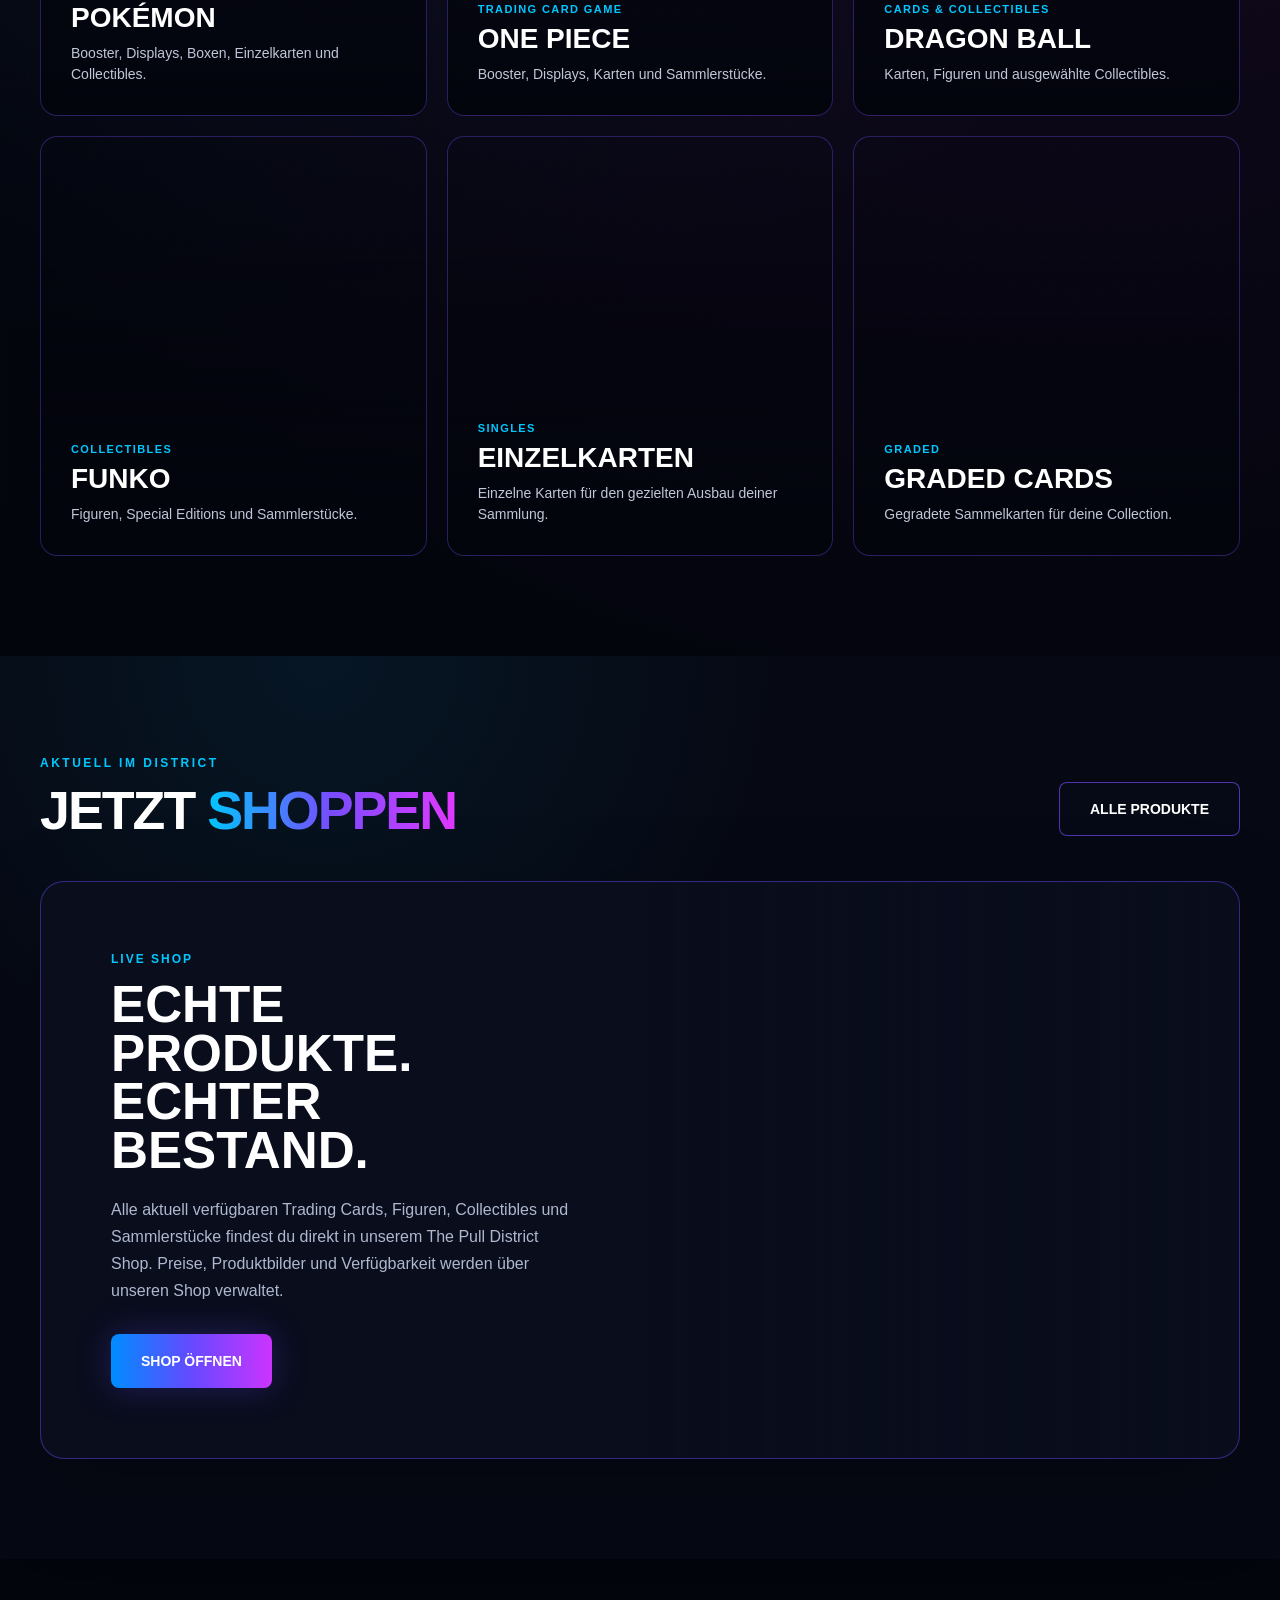
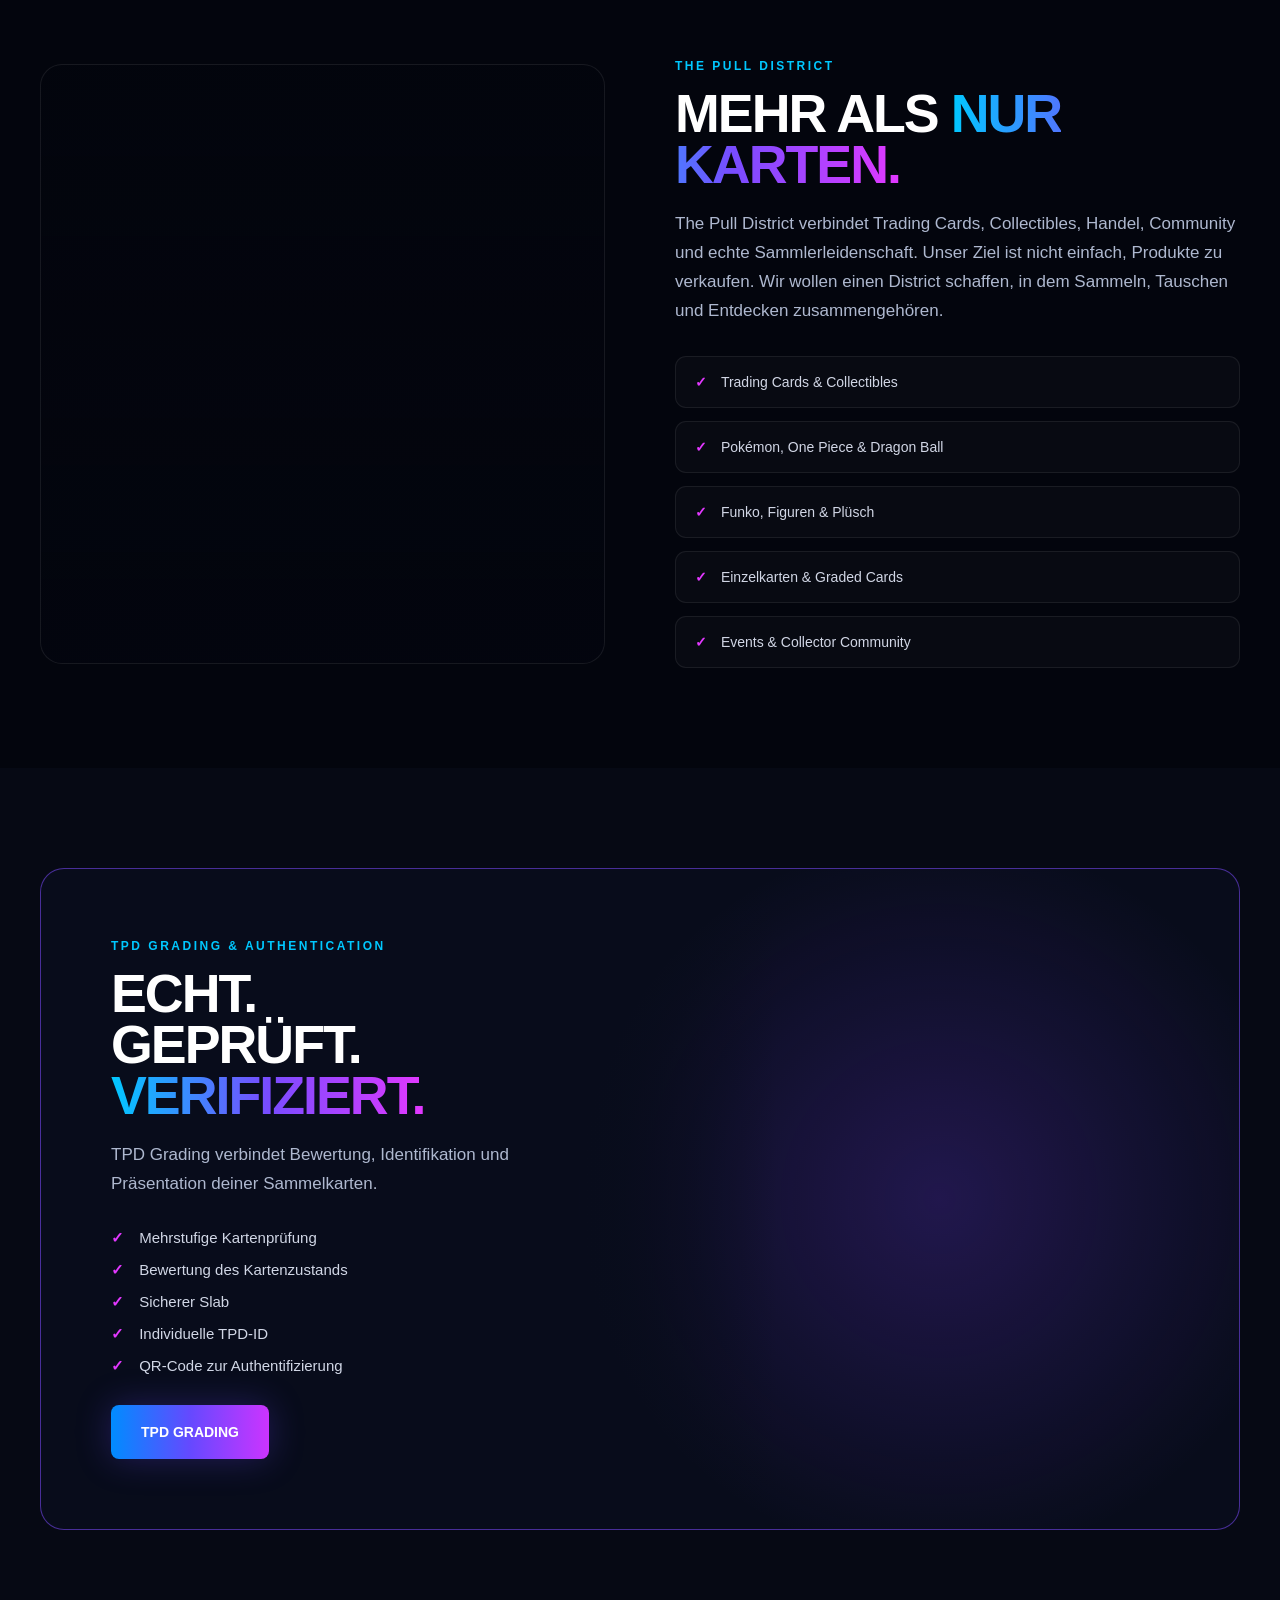
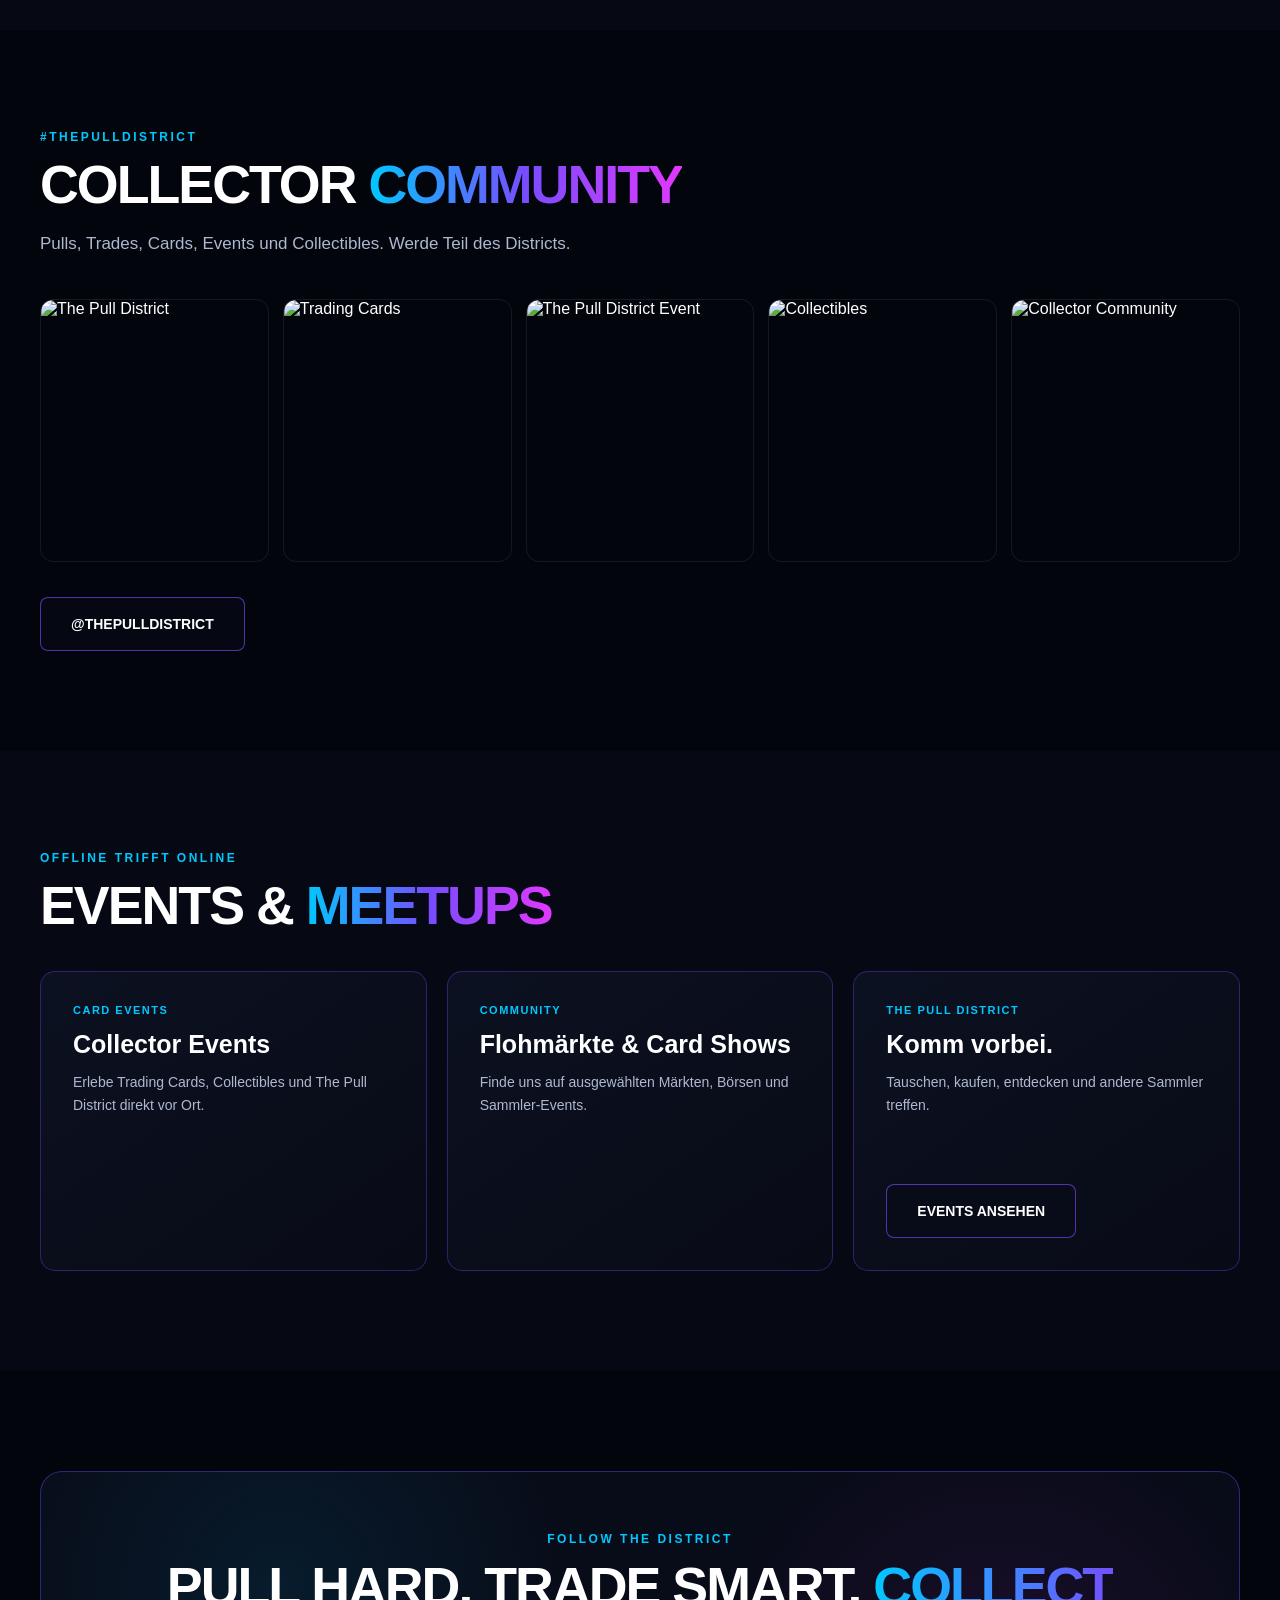
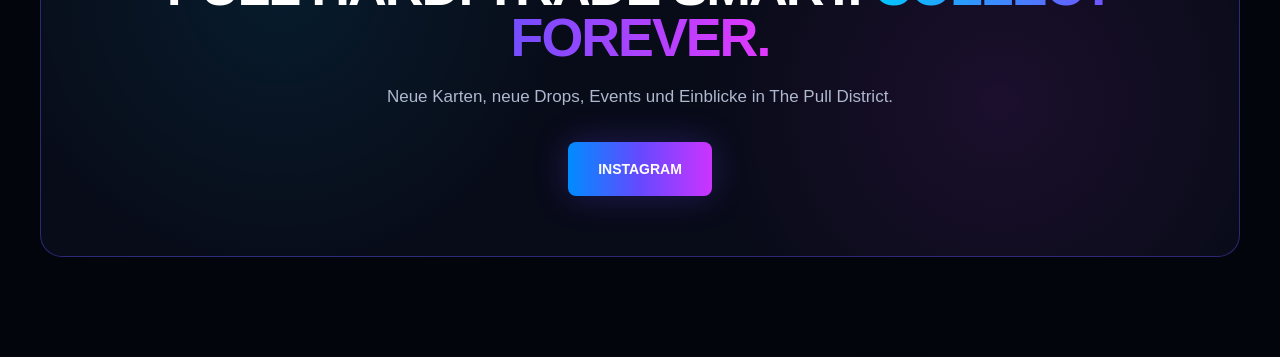
==== commit 1e6cf561: "Use provided TPD homepage as the live start page" ====
--- a/public/index.html
+++ b/public/index.html
@@ -4,249 +4,2162 @@
   <meta charset="utf-8">
   <meta name="viewport" content="width=device-width, initial-scale=1">
   <title>The Pull District | Trading Cards & Collectibles</title>
-  <meta name="description" content="The Pull District – Trading Cards, Collectibles, Graded Cards, Funko, Plüsch und Community. Pull Hard. Trade Smart. Collect Forever.">
-  <meta name="theme-color" content="#03040b">
-  <link rel="preconnect" href="https://fonts.googleapis.com">
-  <link rel="preconnect" href="https://fonts.gstatic.com" crossorigin>
-  <link href="https://fonts.googleapis.com/css2?family=Barlow+Condensed:ital,wght@0,700;0,800;0,900;1,800&family=Inter:wght@400;500;600;700;800&display=swap" rel="stylesheet">
-  <link rel="stylesheet" href="styles.css">
+  <meta name="description" content="The Pull District – Trading Cards, Collectibles und echte Sammlerleidenschaft.">
+  <meta name="theme-color" content="#03050d">
 </head>
 <body>
-  <div class="page-shell">
-    <header class="site-header">
-      <a class="brand" href="#top" aria-label="The Pull District Startseite">
-        <span class="brand-badge">
-          <span class="brand-rays"></span>
-          <strong>TPD</strong>
+<style>
+/* ==========================================================
+   THE PULL DISTRICT
+   SYSTEME.IO FULLSCREEN HOMEPAGE
+   OHNE HEADER / OHNE NEWSLETTER
+========================================================== */
+
+html,
+body {
+    margin: 0 !important;
+    padding: 0 !important;
+    overflow-x: hidden !important;
+    background: #03050d !important;
+}
+
+* {
+    box-sizing: border-box;
+}
+
+.tpd-site {
+    --bg: #03050d;
+    --bg2: #070b18;
+    --card: #0b1020;
+    --card2: #10162a;
+
+    --blue: #00c8ff;
+    --blue2: #007cff;
+    --purple: #784cff;
+    --pink: #e238ff;
+
+    --text: #ffffff;
+    --muted: #aeb8cf;
+
+    position: relative;
+
+    width: 100vw !important;
+    max-width: 100vw !important;
+
+    left: 50%;
+    margin-left: -50vw !important;
+
+    overflow: hidden;
+
+    color: var(--text);
+
+    font-family:
+        Arial,
+        Helvetica,
+        sans-serif;
+
+    background:
+        radial-gradient(
+            circle at 15% 5%,
+            rgba(0,200,255,.10),
+            transparent 25%
+        ),
+        radial-gradient(
+            circle at 85% 12%,
+            rgba(226,56,255,.10),
+            transparent 25%
+        ),
+        var(--bg);
+}
+
+.tpd-inner {
+    width: calc(100% - 80px);
+    max-width: 1500px;
+    margin: 0 auto;
+}
+
+.tpd-section {
+    position: relative;
+    width: 100%;
+    padding: 100px 0;
+}
+
+.tpd-eyebrow {
+    margin-bottom: 15px;
+
+    color: var(--blue);
+
+    font-size: 12px;
+    font-weight: 900;
+
+    letter-spacing: 2.5px;
+    text-transform: uppercase;
+}
+
+.tpd-heading {
+    margin: 0;
+
+    font-size:
+        clamp(36px, 4.2vw, 62px);
+
+    line-height: .95;
+
+    letter-spacing: -2px;
+    text-transform: uppercase;
+}
+
+.tpd-text {
+    max-width: 720px;
+
+    margin: 20px 0 0;
+
+    color: var(--muted);
+
+    font-size: 17px;
+    line-height: 1.7;
+}
+
+.tpd-gradient-text {
+    background:
+        linear-gradient(
+            90deg,
+            var(--blue),
+            var(--purple),
+            var(--pink)
+        );
+
+    -webkit-background-clip: text;
+    background-clip: text;
+
+    color: transparent;
+}
+
+
+/* ==========================================================
+   BUTTONS
+========================================================== */
+
+.tpd-btn {
+    min-height: 54px;
+
+    display: inline-flex;
+    align-items: center;
+    justify-content: center;
+
+    padding: 0 30px;
+
+    border-radius: 8px;
+
+    color: #fff !important;
+    text-decoration: none !important;
+
+    font-size: 14px;
+    font-weight: 900;
+
+    transition:
+        transform .25s ease,
+        box-shadow .25s ease,
+        border-color .25s ease,
+        filter .25s ease;
+}
+
+.tpd-btn:hover {
+    transform: translateY(-3px);
+    filter: brightness(1.12);
+}
+
+.tpd-btn-main {
+    border: 0;
+
+    background:
+        linear-gradient(
+            90deg,
+            #008cff,
+            #6549ff,
+            #cc34ff
+        );
+
+    box-shadow:
+        0 0 35px
+        rgba(102,73,255,.28);
+}
+
+.tpd-btn-outline {
+    border:
+        1px solid
+        rgba(120,76,255,.65);
+
+    background:
+        rgba(8,11,24,.55);
+}
+
+
+/* ==========================================================
+   HERO
+========================================================== */
+
+.tpd-hero {
+    position: relative;
+
+    min-height: 100vh;
+    min-height: 100svh;
+
+    width: 100%;
+
+    display: flex;
+    align-items: center;
+
+    background:
+        linear-gradient(
+            90deg,
+            rgba(3,5,13,1) 0%,
+            rgba(3,5,13,.94) 34%,
+            rgba(3,5,13,.66) 55%,
+            rgba(3,5,13,.18) 100%
+        ),
+        url("https://d1yei2z3i6k35z.cloudfront.net/18925235/6a985dcf57fb25.84735111_ChatGPTImage2.Sept.202619_32_24.png")
+        center center /
+        cover no-repeat;
+}
+
+.tpd-hero::before {
+    content: "";
+
+    position: absolute;
+    inset: 0;
+
+    background:
+        radial-gradient(
+            circle at 70% 30%,
+            rgba(0,200,255,.12),
+            transparent 23%
+        ),
+        radial-gradient(
+            circle at 83% 50%,
+            rgba(226,56,255,.13),
+            transparent 25%
+        );
+
+    pointer-events: none;
+}
+
+.tpd-hero::after {
+    content: "";
+
+    position: absolute;
+
+    left: 0;
+    right: 0;
+    bottom: 0;
+
+    height: 220px;
+
+    background:
+        linear-gradient(
+            transparent,
+            #03050d
+        );
+
+    pointer-events: none;
+}
+
+.tpd-hero-content {
+    position: relative;
+    z-index: 5;
+
+    max-width: 830px;
+
+    padding: 90px 0;
+}
+
+.tpd-hero-label {
+    margin-bottom: 22px;
+
+    color: var(--blue);
+
+    font-size: 13px;
+    font-weight: 900;
+
+    letter-spacing: 3px;
+
+    text-transform: uppercase;
+}
+
+.tpd-hero-title {
+    margin: 0;
+
+    font-size:
+        clamp(65px, 9.5vw, 145px);
+
+    line-height: .78;
+
+    letter-spacing: -6px;
+
+    text-transform: uppercase;
+}
+
+.tpd-hero-title span {
+    display: block;
+}
+
+.tpd-slogan {
+    margin-top: 35px;
+
+    font-size:
+        clamp(16px, 1.7vw, 23px);
+
+    font-weight: 900;
+
+    letter-spacing: 1px;
+}
+
+.tpd-s1 {
+    color: var(--blue);
+}
+
+.tpd-s2 {
+    color: #9c64ff;
+}
+
+.tpd-s3 {
+    color: #ff47d7;
+}
+
+.tpd-hero-description {
+    max-width: 650px;
+
+    margin: 25px 0 0;
+
+    color: #bec6d9;
+
+    font-size: 17px;
+    line-height: 1.75;
+}
+
+.tpd-hero-buttons {
+    display: flex;
+    flex-wrap: wrap;
+
+    gap: 14px;
+
+    margin-top: 35px;
+}
+
+
+/* ==========================================================
+   TRUST BAR
+========================================================== */
+
+.tpd-trust {
+    border-top:
+        1px solid rgba(255,255,255,.06);
+
+    border-bottom:
+        1px solid rgba(255,255,255,.06);
+
+    background:
+        rgba(7,10,22,.96);
+}
+
+.tpd-trust-grid {
+    display: grid;
+
+    grid-template-columns:
+        repeat(4, 1fr);
+}
+
+.tpd-trust-box {
+    min-height: 120px;
+
+    display: flex;
+
+    align-items: center;
+    justify-content: center;
+
+    gap: 15px;
+
+    padding: 25px;
+
+    border-right:
+        1px solid rgba(255,255,255,.06);
+}
+
+.tpd-trust-box:last-child {
+    border-right: 0;
+}
+
+.tpd-trust-icon {
+    font-size: 26px;
+}
+
+.tpd-trust-title {
+    font-size: 14px;
+    font-weight: 900;
+}
+
+.tpd-trust-sub {
+    margin-top: 4px;
+
+    color: #8f99b4;
+
+    font-size: 12px;
+}
+
+
+/* ==========================================================
+   CATEGORY CARDS
+========================================================== */
+
+.tpd-category-grid {
+    display: grid;
+
+    grid-template-columns:
+        repeat(3, minmax(0,1fr));
+
+    gap: 20px;
+
+    margin-top: 45px;
+}
+
+.tpd-category {
+    position: relative;
+
+    min-height: 420px;
+
+    overflow: hidden;
+
+    display: flex;
+
+    align-items: flex-end;
+
+    padding: 30px;
+
+    border:
+        1px solid rgba(117,74,255,.35);
+
+    border-radius: 17px;
+
+    color: white;
+
+    cursor: default;
+
+    background:
+        linear-gradient(
+            to top,
+            rgba(3,5,13,1) 0%,
+            rgba(3,5,13,.65) 35%,
+            rgba(3,5,13,.08) 75%
+        ),
+        var(--tpd-image)
+        center center /
+        cover no-repeat;
+
+    transition:
+        transform .3s ease,
+        box-shadow .3s ease,
+        border-color .3s ease;
+}
+
+.tpd-category:hover {
+    transform:
+        translateY(-5px);
+
+    border-color:
+        rgba(0,200,255,.65);
+
+    box-shadow:
+        0 18px 55px
+        rgba(0,200,255,.08);
+}
+
+.tpd-category-content {
+    position: relative;
+    z-index: 2;
+}
+
+.tpd-category-small {
+    color: var(--blue);
+
+    font-size: 11px;
+    font-weight: 900;
+
+    letter-spacing: 1.4px;
+
+    text-transform: uppercase;
+}
+
+.tpd-category h3 {
+    margin: 8px 0 9px;
+
+    font-size: 28px;
+
+    text-transform: uppercase;
+}
+
+.tpd-category p {
+    max-width: 360px;
+
+    margin: 0;
+
+    color: #c0c7d8;
+
+    font-size: 14px;
+
+    line-height: 1.5;
+}
+
+
+/* ==========================================================
+   SHOP
+========================================================== */
+
+.tpd-shop {
+    background:
+        radial-gradient(
+            circle at 25% 0%,
+            rgba(0,200,255,.07),
+            transparent 35%
+        ),
+        #060914;
+}
+
+.tpd-shop-head {
+    display: flex;
+
+    align-items: flex-end;
+    justify-content: space-between;
+
+    gap: 30px;
+}
+
+.tpd-shop-card {
+    position: relative;
+
+    margin-top: 45px;
+
+    min-height: 500px;
+
+    display: grid;
+
+    grid-template-columns:
+        1fr 1fr;
+
+    overflow: hidden;
+
+    border-radius: 24px;
+
+    border:
+        1px solid rgba(106,73,255,.45);
+
+    background:
+        #090d1c;
+
+    box-shadow:
+        0 30px 90px
+        rgba(0,0,0,.25);
+}
+
+.tpd-shop-content {
+    display: flex;
+
+    flex-direction: column;
+
+    justify-content: center;
+
+    padding: 70px;
+}
+
+.tpd-shop-tag {
+    color: var(--blue);
+
+    font-size: 12px;
+    font-weight: 900;
+
+    letter-spacing: 2px;
+
+    text-transform: uppercase;
+}
+
+.tpd-shop-content h3 {
+    margin:
+        15px 0 20px;
+
+    font-size:
+        clamp(34px, 4vw, 58px);
+
+    line-height: .95;
+
+    text-transform: uppercase;
+}
+
+.tpd-shop-content p {
+    margin: 0 0 30px;
+
+    max-width: 550px;
+
+    color: var(--muted);
+
+    font-size: 16px;
+    line-height: 1.7;
+}
+
+.tpd-shop-image {
+    min-height: 500px;
+
+    background:
+        linear-gradient(
+            90deg,
+            #090d1c,
+            rgba(9,13,28,.05)
+        ),
+        url("https://d1yei2z3i6k35z.cloudfront.net/18925235/6a9870e6123b08.08903624_ChatGPTImage2.Sept.202620_54_19.png")
+        center center /
+        cover no-repeat;
+}
+
+
+/* ==========================================================
+   ABOUT
+========================================================== */
+
+.tpd-about-grid {
+    display: grid;
+
+    grid-template-columns:
+        1fr 1fr;
+
+    gap: 70px;
+
+    align-items: center;
+}
+
+.tpd-about-image {
+    min-height: 600px;
+
+    border-radius: 22px;
+
+    border:
+        1px solid rgba(255,255,255,.08);
+
+    background:
+        linear-gradient(
+            rgba(4,6,16,.1),
+            rgba(4,6,16,.45)
+        ),
+        url("https://d1yei2z3i6k35z.cloudfront.net/18925235/6a9871213b6ad5.78690415_photo-output6.HEIC")
+        center /
+        cover no-repeat;
+}
+
+.tpd-about-points {
+    margin-top: 30px;
+
+    display: grid;
+
+    gap: 13px;
+}
+
+.tpd-about-point {
+    padding: 17px 19px;
+
+    border:
+        1px solid rgba(255,255,255,.07);
+
+    border-radius: 11px;
+
+    background:
+        rgba(255,255,255,.025);
+
+    color: #d1d6e5;
+
+    font-size: 14px;
+}
+
+.tpd-check {
+    margin-right: 10px;
+
+    color: var(--pink);
+
+    font-weight: 900;
+}
+
+
+/* ==========================================================
+   GRADING
+========================================================== */
+
+.tpd-grading {
+    background:
+        #060914;
+}
+
+.tpd-grading-box {
+    display: grid;
+
+    grid-template-columns:
+        .9fr 1.1fr;
+
+    overflow: hidden;
+
+    border-radius: 24px;
+
+    border:
+        1px solid rgba(125,76,255,.55);
+
+    background:
+        radial-gradient(
+            circle at 75% 50%,
+            rgba(123,62,255,.22),
+            transparent 38%
+        ),
+        #080c1b;
+}
+
+.tpd-grading-content {
+    padding: 70px;
+}
+
+.tpd-grading-list {
+    margin:
+        30px 0;
+
+    display: grid;
+
+    gap: 14px;
+}
+
+.tpd-grading-item {
+    color: #d1d7e6;
+
+    font-size: 15px;
+}
+
+.tpd-grading-item::before {
+    content: "✓";
+
+    margin-right: 11px;
+
+    color: var(--pink);
+
+    font-weight: 900;
+}
+
+.tpd-grading-image {
+    min-height: 600px;
+
+    background:
+        linear-gradient(
+            90deg,
+            #080c1b 0%,
+            transparent 30%
+        ),
+        url("https://d1yei2z3i6k35z.cloudfront.net/18925235/6a9874b20e8fd6.42830151_ChatGPTImage2.Sept.202621_10_26.png")
+        center /
+        cover no-repeat;
+}
+
+
+/* ==========================================================
+   COMMUNITY
+========================================================== */
+
+.tpd-community-grid {
+    display: grid;
+
+    grid-template-columns:
+        repeat(5, minmax(0,1fr));
+
+    gap: 14px;
+
+    margin-top: 40px;
+}
+
+.tpd-community-photo {
+    aspect-ratio: 1 / 1.15;
+
+    overflow: hidden;
+
+    border:
+        1px solid rgba(255,255,255,.08);
+
+    border-radius: 13px;
+}
+
+.tpd-community-photo img {
+    width: 100%;
+    height: 100%;
+
+    display: block;
+
+    object-fit: cover;
+
+    transition:
+        transform .35s ease;
+}
+
+.tpd-community-photo:hover img {
+    transform: scale(1.06);
+}
+
+
+/* ==========================================================
+   EVENTS
+========================================================== */
+
+.tpd-events {
+    background: #060914;
+}
+
+.tpd-event-grid {
+    display: grid;
+
+    grid-template-columns:
+        repeat(3, minmax(0,1fr));
+
+    gap: 20px;
+
+    margin-top: 40px;
+}
+
+.tpd-event-card {
+    min-height: 300px;
+
+    padding: 32px;
+
+    display: flex;
+
+    flex-direction: column;
+
+    justify-content: space-between;
+
+    border-radius: 15px;
+
+    border:
+        1px solid rgba(116,75,255,.35);
+
+    background:
+        linear-gradient(
+            145deg,
+            #0c1121,
+            #080b16
+        );
+}
+
+.tpd-event-label {
+    color: var(--blue);
+
+    font-size: 11px;
+    font-weight: 900;
+
+    letter-spacing: 1.5px;
+
+    text-transform: uppercase;
+}
+
+.tpd-event-card h3 {
+    margin:
+        14px 0 12px;
+
+    font-size: 25px;
+}
+
+.tpd-event-card p {
+    margin: 0;
+
+    color: var(--muted);
+
+    line-height: 1.6;
+
+    font-size: 14px;
+}
+
+
+/* ==========================================================
+   SOCIAL
+========================================================== */
+
+.tpd-social-box {
+    padding: 60px;
+
+    text-align: center;
+
+    border:
+        1px solid rgba(97,83,255,.4);
+
+    border-radius: 22px;
+
+    background:
+        radial-gradient(
+            circle at 20% 30%,
+            rgba(0,200,255,.09),
+            transparent 30%
+        ),
+        radial-gradient(
+            circle at 80% 60%,
+            rgba(226,56,255,.09),
+            transparent 30%
+        ),
+        #080b18;
+}
+
+.tpd-social-box .tpd-text {
+    margin-left: auto;
+    margin-right: auto;
+}
+
+
+/* ==========================================================
+   TABLET
+========================================================== */
+
+@media (max-width: 1100px) {
+
+    .tpd-category-grid {
+        grid-template-columns:
+            repeat(2,1fr);
+    }
+
+    .tpd-shop-card,
+    .tpd-about-grid,
+    .tpd-grading-box {
+        grid-template-columns:
+            1fr;
+    }
+
+    .tpd-community-grid {
+        grid-template-columns:
+            repeat(3,1fr);
+    }
+}
+
+
+/* ==========================================================
+   MOBILE
+========================================================== */
+
+@media (max-width: 780px) {
+
+    .tpd-inner {
+        width:
+            calc(100% - 28px);
+    }
+
+    .tpd-section {
+        padding:
+            70px 0;
+    }
+
+    .tpd-hero {
+        min-height:
+            100svh;
+
+        align-items:
+            flex-end;
+
+        background:
+            linear-gradient(
+                180deg,
+                rgba(3,5,13,.2),
+                rgba(3,5,13,.65) 45%,
+                rgba(3,5,13,1) 85%
+            ),
+            url("https://d1yei2z3i6k35z.cloudfront.net/18925235/6a985dcf57fb25.84735111_ChatGPTImage2.Sept.202619_32_24.png")
+            center /
+            cover no-repeat;
+    }
+
+    .tpd-hero-title {
+        font-size:
+            clamp(
+                55px,
+                18vw,
+                95px
+            );
+
+        letter-spacing:
+            -4px;
+    }
+
+    .tpd-trust-grid {
+        grid-template-columns:
+            repeat(2,1fr);
+    }
+
+    .tpd-trust-box:nth-child(2) {
+        border-right: 0;
+    }
+
+    .tpd-category-grid {
+        grid-template-columns:
+            1fr 1fr;
+
+        gap: 12px;
+    }
+
+    .tpd-category {
+        min-height:
+            290px;
+
+        padding:
+            20px;
+    }
+
+    .tpd-category h3 {
+        font-size:
+            20px;
+    }
+
+    .tpd-shop-head {
+        align-items: flex-start;
+        flex-direction: column;
+    }
+
+    .tpd-shop-content,
+    .tpd-grading-content {
+        padding:
+            40px 25px;
+    }
+
+    .tpd-shop-image,
+    .tpd-grading-image,
+    .tpd-about-image {
+        min-height:
+            400px;
+    }
+
+    .tpd-community-grid {
+        grid-template-columns:
+            repeat(2,1fr);
+    }
+
+    .tpd-event-grid {
+        grid-template-columns:
+            1fr;
+    }
+}
+
+
+@media (max-width: 500px) {
+
+    .tpd-category-grid {
+        grid-template-columns:
+            1fr;
+    }
+
+    .tpd-category {
+        min-height:
+            350px;
+    }
+
+    .tpd-trust-box {
+        padding:
+            18px 12px;
+
+        flex-direction:
+            column;
+
+        text-align:
+            center;
+    }
+}
+
+</style>
+
+
+<main class="tpd-site">
+
+
+<!-- =====================================================
+     HERO
+===================================================== -->
+
+<section class="tpd-hero">
+
+<div class="tpd-inner">
+
+<div class="tpd-hero-content">
+
+
+<div class="tpd-hero-label">
+    Trading Cards · Collectibles · Community
+</div>
+
+
+<h1 class="tpd-hero-title">
+
+    <span>
+        THE PULL
+    </span>
+
+    <span class="tpd-gradient-text">
+        DISTRICT
+    </span>
+
+</h1>
+
+
+<div class="tpd-slogan">
+
+    <span class="tpd-s1">
+        PULL HARD
+    </span>
+
+    &nbsp;·&nbsp;
+
+    <span class="tpd-s2">
+        TRADE SMART
+    </span>
+
+    &nbsp;·&nbsp;
+
+    <span class="tpd-s3">
+        COLLECT FOREVER
+    </span>
+
+</div>
+
+
+<p class="tpd-hero-description">
+
+    Dein District für Trading Cards,
+    Collectibles und echte Sammlerleidenschaft.
+
+    Entdecke Pokémon,
+    One Piece,
+    Dragon Ball,
+    Funko,
+    Einzelkarten,
+    Graded Cards
+    und besondere Collectibles.
+
+</p>
+
+
+<div class="tpd-hero-buttons">
+
+    <a
+        href="https://3b09-thepulldistrict.systeme.io/shop"
+        class="
+            tpd-btn
+            tpd-btn-main
+        "
+    >
+        JETZT SHOPPEN
+    </a>
+
+
+    <a
+        href="https://3b09-thepulldistrict.systeme.io/shop"
+        class="
+            tpd-btn
+            tpd-btn-outline
+        "
+    >
+        NEUE DROPS
+    </a>
+
+</div>
+
+
+</div>
+
+</div>
+
+</section>
+
+
+
+<!-- =====================================================
+     TRUST
+===================================================== -->
+
+<section class="tpd-trust">
+
+<div class="tpd-inner">
+
+<div class="tpd-trust-grid">
+
+
+<div class="tpd-trust-box">
+
+    <div class="tpd-trust-icon">
+        ⚡
+    </div>
+
+    <div>
+
+        <div class="tpd-trust-title">
+            Schneller Versand
+        </div>
+
+        <div class="tpd-trust-sub">
+            Sicher & zuverlässig
+        </div>
+
+    </div>
+
+</div>
+
+
+<div class="tpd-trust-box">
+
+    <div class="tpd-trust-icon">
+        🔒
+    </div>
+
+    <div>
+
+        <div class="tpd-trust-title">
+            Sichere Zahlung
+        </div>
+
+        <div class="tpd-trust-sub">
+            Geschützter Checkout
+        </div>
+
+    </div>
+
+</div>
+
+
+<div class="tpd-trust-box">
+
+    <div class="tpd-trust-icon">
+        ✦
+    </div>
+
+    <div>
+
+        <div class="tpd-trust-title">
+            Collectibles
+        </div>
+
+        <div class="tpd-trust-sub">
+            Für echte Sammler
+        </div>
+
+    </div>
+
+</div>
+
+
+<div class="tpd-trust-box">
+
+    <div class="tpd-trust-icon">
+        💜
+    </div>
+
+    <div>
+
+        <div class="tpd-trust-title">
+            Community
+        </div>
+
+        <div class="tpd-trust-sub">
+            Collect Forever
+        </div>
+
+    </div>
+
+</div>
+
+
+</div>
+
+</div>
+
+</section>
+
+
+
+<!-- =====================================================
+     KATEGORIEN – NUR ANZEIGE
+===================================================== -->
+
+<section class="tpd-section">
+
+<div class="tpd-inner">
+
+
+<div class="tpd-eyebrow">
+    Unser Sortiment
+</div>
+
+
+<h2 class="tpd-heading">
+
+    Das findest du im
+
+    <span class="tpd-gradient-text">
+        District.
+    </span>
+
+</h2>
+
+
+<p class="tpd-text">
+
+    Trading Cards,
+    Collectibles und ausgewählte
+    Sammlerstücke für echte Collector.
+
+</p>
+
+
+<div class="tpd-category-grid">
+
+
+<!-- POKEMON -->
+
+<div
+    class="tpd-category"
+    style="
+        --tpd-image:
+        url('https://d1yei2z3i6k35z.cloudfront.net/18925235/6a986c2c7fc146.28497766_7E463046-8124-486D-A064-707BE3122686.jpg');
+    "
+>
+
+<div class="tpd-category-content">
+
+    <div class="tpd-category-small">
+        Trading Cards
+    </div>
+
+    <h3>
+        Pokémon
+    </h3>
+
+    <p>
+        Booster,
+        Displays,
+        Boxen,
+        Einzelkarten
+        und Collectibles.
+    </p>
+
+</div>
+
+</div>
+
+
+
+<!-- ONE PIECE -->
+
+<div
+    class="tpd-category"
+    style="
+        --tpd-image:
+        url('https://d1yei2z3i6k35z.cloudfront.net/18925235/6a986c2c833030.92877785_7E463046-8124-486D-A064-707BE31226862.jpg');
+    "
+>
+
+<div class="tpd-category-content">
+
+    <div class="tpd-category-small">
+        Trading Card Game
+    </div>
+
+    <h3>
+        One Piece
+    </h3>
+
+    <p>
+        Booster,
+        Displays,
+        Karten und
+        Sammlerstücke.
+    </p>
+
+</div>
+
+</div>
+
+
+
+<!-- DRAGON BALL -->
+
+<div
+    class="tpd-category"
+    style="
+        --tpd-image:
+        url('https://d1yei2z3i6k35z.cloudfront.net/18925235/6a986c2c75cd77.30456970_7E463046-8124-486D-A064-707BE31226863.jpg');
+    "
+>
+
+<div class="tpd-category-content">
+
+    <div class="tpd-category-small">
+        Cards & Collectibles
+    </div>
+
+    <h3>
+        Dragon Ball
+    </h3>
+
+    <p>
+        Karten,
+        Figuren und
+        ausgewählte
+        Collectibles.
+    </p>
+
+</div>
+
+</div>
+
+
+
+<!-- FUNKO -->
+
+<div
+    class="tpd-category"
+    style="
+        --tpd-image:
+        url('https://d1yei2z3i6k35z.cloudfront.net/18925235/6a986c2c8380b2.72178100_7E463046-8124-486D-A064-707BE31226864.jpg');
+    "
+>
+
+<div class="tpd-category-content">
+
+    <div class="tpd-category-small">
+        Collectibles
+    </div>
+
+    <h3>
+        Funko
+    </h3>
+
+    <p>
+        Figuren,
+        Special Editions
+        und Sammlerstücke.
+    </p>
+
+</div>
+
+</div>
+
+
+
+<!-- EINZELKARTEN -->
+
+<div
+    class="tpd-category"
+    style="
+        --tpd-image:
+        url('https://d1yei2z3i6k35z.cloudfront.net/18925235/6a986c2c7a44f3.43023446_7E463046-8124-486D-A064-707BE31226865.jpg');
+    "
+>
+
+<div class="tpd-category-content">
+
+    <div class="tpd-category-small">
+        Singles
+    </div>
+
+    <h3>
+        Einzelkarten
+    </h3>
+
+    <p>
+        Einzelne Karten
+        für den gezielten
+        Ausbau deiner Sammlung.
+    </p>
+
+</div>
+
+</div>
+
+
+
+<!-- GRADED -->
+
+<div
+    class="tpd-category"
+    style="
+        --tpd-image:
+        url('https://d1yei2z3i6k35z.cloudfront.net/18925235/6a986c2c8191b6.94824135_7E463046-8124-486D-A064-707BE31226866.jpg');
+    "
+>
+
+<div class="tpd-category-content">
+
+    <div class="tpd-category-small">
+        Graded
+    </div>
+
+    <h3>
+        Graded Cards
+    </h3>
+
+    <p>
+        Gegradete
+        Sammelkarten
+        für deine Collection.
+    </p>
+
+</div>
+
+</div>
+
+
+</div>
+
+</div>
+
+</section>
+
+
+
+<!-- =====================================================
+     SHOP
+===================================================== -->
+
+<section class="tpd-section tpd-shop">
+
+<div class="tpd-inner">
+
+
+<div class="tpd-shop-head">
+
+<div>
+
+    <div class="tpd-eyebrow">
+        Aktuell im District
+    </div>
+
+    <h2 class="tpd-heading">
+
+        Jetzt
+
+        <span class="tpd-gradient-text">
+            shoppen
         </span>
-        <span class="brand-text">
-          <b>THE PULL DISTRICT</b>
-          <small>PULL HARD • TRADE SMART</small>
+
+    </h2>
+
+</div>
+
+
+<a
+    href="https://3b09-thepulldistrict.systeme.io/shop"
+    class="
+        tpd-btn
+        tpd-btn-outline
+    "
+>
+    ALLE PRODUKTE
+</a>
+
+</div>
+
+
+
+<div class="tpd-shop-card">
+
+
+<div class="tpd-shop-content">
+
+    <div class="tpd-shop-tag">
+        Live Shop
+    </div>
+
+
+    <h3>
+        Echte Produkte.
+        Echter Bestand.
+    </h3>
+
+
+    <p>
+
+        Alle aktuell verfügbaren
+        Trading Cards,
+        Figuren,
+        Collectibles und
+        Sammlerstücke findest
+        du direkt in unserem
+        The Pull District Shop.
+
+        Preise,
+        Produktbilder und
+        Verfügbarkeit werden
+        über unseren Shop
+        verwaltet.
+
+    </p>
+
+
+    <div>
+
+        <a
+            href="https://3b09-thepulldistrict.systeme.io/shop"
+            class="
+                tpd-btn
+                tpd-btn-main
+            "
+        >
+            SHOP ÖFFNEN
+        </a>
+
+    </div>
+
+</div>
+
+
+<div class="tpd-shop-image"></div>
+
+
+</div>
+
+</div>
+
+</section>
+
+
+
+<!-- =====================================================
+     ABOUT
+===================================================== -->
+
+<section class="tpd-section">
+
+<div class="tpd-inner">
+
+<div class="tpd-about-grid">
+
+
+<div class="tpd-about-image"></div>
+
+
+<div>
+
+    <div class="tpd-eyebrow">
+        The Pull District
+    </div>
+
+
+    <h2 class="tpd-heading">
+
+        Mehr als
+
+        <span class="tpd-gradient-text">
+            nur Karten.
         </span>
-      </a>
-
-      <button class="menu-toggle" aria-expanded="false" aria-controls="main-nav" aria-label="Navigation öffnen">
-        <span></span><span></span><span></span>
-      </button>
-
-      <nav id="main-nav" class="main-nav">
-        <a class="active" href="#top">Startseite</a>
-        <a href="#shop">Shop</a>
-        <a href="#pokemon">Pokémon</a>
-        <a href="#onepiece">One Piece</a>
-        <a href="#dragonball">Dragon Ball</a>
-        <a href="#graded">Graded</a>
-        <a href="#community">Community</a>
-        <a href="#kontakt">Kontakt</a>
-      </nav>
-
-      <div class="header-actions" aria-label="Shop Aktionen">
-        <button class="icon-btn" title="Suche" aria-label="Suche">
-          <svg viewBox="0 0 24 24"><circle cx="11" cy="11" r="6.5"></circle><path d="M16 16l4.5 4.5"></path></svg>
-        </button>
-        <button class="icon-btn" title="Konto" aria-label="Konto">
-          <svg viewBox="0 0 24 24"><circle cx="12" cy="8" r="4"></circle><path d="M4.5 21c.8-4.2 3.4-6.3 7.5-6.3s6.7 2.1 7.5 6.3"></path></svg>
-        </button>
-        <button class="icon-btn" title="Wunschliste" aria-label="Wunschliste">
-          <svg viewBox="0 0 24 24"><path d="M20.8 4.7c-2-2-5.2-2-7.2 0L12 6.3l-1.6-1.6c-2-2-5.2-2-7.2 0s-2 5.2 0 7.2L12 20.7l8.8-8.8c2-2 2-5.2 0-7.2z"></path></svg>
-        </button>
-        <button class="icon-btn cart-button" title="Warenkorb" aria-label="Warenkorb">
-          <svg viewBox="0 0 24 24"><path d="M3 4h2l2.3 10.2h10.9l2-7.3H7"></path><circle cx="9" cy="19" r="1.4"></circle><circle cx="18" cy="19" r="1.4"></circle></svg>
-          <span id="cart-count" class="cart-count">0</span>
-        </button>
-      </div>
-    </header>
-
-    <main id="top">
-      <section class="hero">
-        <div class="hero-city" aria-hidden="true">
-          <i style="--h:42%;--x:4%"></i><i style="--h:55%;--x:10%"></i><i style="--h:36%;--x:16%"></i>
-          <i style="--h:62%;--x:23%"></i><i style="--h:47%;--x:30%"></i><i style="--h:72%;--x:37%"></i>
-          <i style="--h:52%;--x:44%"></i><i style="--h:80%;--x:50%"></i><i style="--h:58%;--x:57%"></i>
-          <i style="--h:69%;--x:64%"></i><i style="--h:45%;--x:71%"></i><i style="--h:62%;--x:78%"></i>
-          <i style="--h:50%;--x:85%"></i><i style="--h:67%;--x:92%"></i>
+
+    </h2>
+
+
+    <p class="tpd-text">
+
+        The Pull District verbindet
+        Trading Cards,
+        Collectibles,
+        Handel,
+        Community und
+        echte Sammlerleidenschaft.
+
+        Unser Ziel ist nicht einfach,
+        Produkte zu verkaufen.
+
+        Wir wollen einen District
+        schaffen, in dem Sammeln,
+        Tauschen und Entdecken
+        zusammengehören.
+
+    </p>
+
+
+    <div class="tpd-about-points">
+
+
+        <div class="tpd-about-point">
+
+            <span class="tpd-check">
+                ✓
+            </span>
+
+            Trading Cards &
+            Collectibles
+
         </div>
-        <div class="hero-lightning l1"></div>
-        <div class="hero-lightning l2"></div>
-
-        <div class="hero-copy">
-          <p class="eyebrow">FRANKFURT • TRADING CARDS • COLLECTIBLES</p>
-          <h1>THE PULL<br>DISTRICT</h1>
-          <p class="hero-slogan"><span>PULL HARD</span><b>•</b><span>TRADE SMART</span><b>•</b><span>COLLECT FOREVER</span></p>
-          <p class="hero-description">Dein Premium-Shop für Trading Cards, Figuren & Collectibles. Geprüfte Qualität, faire Preise und eine Community, die deine Leidenschaft teilt.</p>
-          <div class="hero-actions">
-            <a class="btn btn-primary" href="#shop">Jetzt shoppen</a>
-            <a class="btn btn-ghost" href="#drops">Neue Drops</a>
-          </div>
+
+
+        <div class="tpd-about-point">
+
+            <span class="tpd-check">
+                ✓
+            </span>
+
+            Pokémon,
+            One Piece &
+            Dragon Ball
+
         </div>
 
-        <div class="hero-showcase" aria-label="Collectibles Showcase">
-          <div class="graded-row">
-            <div class="slab slab-one"><small>TPD</small><b>10</b><span>POKÉMON</span></div>
-            <div class="slab slab-two"><small>TPD</small><b>9.5</b><span>ONE PIECE</span></div>
-            <div class="slab slab-three"><small>TPD</small><b>9</b><span>DRAGON BALL</span></div>
-          </div>
-          <div class="display-row">
-            <div class="display-box poke">151</div>
-            <div class="display-box one">OP</div>
-            <div class="display-box db">DB</div>
-          </div>
-          <div class="figure figure-a">★</div>
-          <div class="figure figure-b">✦</div>
+
+        <div class="tpd-about-point">
+
+            <span class="tpd-check">
+                ✓
+            </span>
+
+            Funko,
+            Figuren &
+            Plüsch
+
         </div>
-      </section>
-
-      <section class="trustbar">
-        <article><span>↻</span><div><b>Schneller Versand</b><small>1–2 Werktage</small></div></article>
-        <article><span>▣</span><div><b>Sichere Zahlung</b><small>SSL-verschlüsselt</small></div></article>
-        <article><span>✓</span><div><b>Geprüfte Produkte</b><small>Echt & verifiziert</small></div></article>
-        <article><span>◎</span><div><b>Collector Service</b><small>Wir sind für dich da</small></div></article>
-      </section>
-
-      <section class="category-strip" id="drops">
-        <a id="pokemon" class="category-tile cat-pokemon" href="#shop">
-          <div class="orb orb-yellow">151</div><h3>POKÉMON</h3>
-        </a>
-        <a id="onepiece" class="category-tile cat-onepiece" href="#shop">
-          <div class="orb orb-red">OP</div><h3>ONE PIECE</h3>
-        </a>
-        <a id="dragonball" class="category-tile cat-dragonball" href="#shop">
-          <div class="orb orb-blue">DB</div><h3>DRAGON BALL</h3>
-        </a>
-        <a class="category-tile cat-funko" href="#shop">
-          <div class="orb orb-gold">POP</div><h3>FUNKO &<br>COLLECTIBLES</h3>
-        </a>
-        <a class="category-tile cat-singles" href="#shop">
-          <div class="card-stack-mini"><i></i><i></i><i></i></div><h3>EINZELKARTEN</h3>
-        </a>
-        <a class="category-tile cat-graded" href="#graded">
-          <div class="mini-slab"><b>TPD</b><span>9.5</span></div><h3>GRADED CARDS</h3>
-        </a>
-      </section>
-
-      <section class="shop-section" id="shop">
-        <div class="section-title-row">
-          <div>
-            <p class="eyebrow">TOP PICKS</p>
-            <h2>BESTSELLER</h2>
-          </div>
-          <a href="#kontakt" class="all-link">Alle anzeigen →</a>
+
+
+        <div class="tpd-about-point">
+
+            <span class="tpd-check">
+                ✓
+            </span>
+
+            Einzelkarten &
+            Graded Cards
+
         </div>
 
-        <div class="product-grid">
-          <article class="product-card">
-            <div class="product-visual pv-151"><span>151</span></div>
-            <div class="product-copy"><p class="product-name">Pokémon 151 Booster Display</p><strong>Preis auf Anfrage</strong><small class="stock">● Verfügbarkeit anfragen</small></div>
-            <div class="product-actions"><button class="cart-add" data-product="Pokémon 151 Booster Display">Anfragen</button><button class="heart">♡</button></div>
-          </article>
-          <article class="product-card">
-            <div class="product-visual pv-slab"><span>10</span></div>
-            <div class="product-copy"><p class="product-name">Charizard VMAX TPD Graded</p><strong>Preis auf Anfrage</strong><small class="stock">● Verfügbarkeit anfragen</small></div>
-            <div class="product-actions"><button class="cart-add" data-product="Charizard VMAX TPD Graded">Anfragen</button><button class="heart">♡</button></div>
-          </article>
-          <article class="product-card">
-            <div class="product-visual pv-op"><span>OP-07</span></div>
-            <div class="product-copy"><p class="product-name">One Piece OP-07 Booster Display</p><strong>Preis auf Anfrage</strong><small class="stock">● Verfügbarkeit anfragen</small></div>
-            <div class="product-actions"><button class="cart-add" data-product="One Piece OP-07 Booster Display">Anfragen</button><button class="heart">♡</button></div>
-          </article>
-          <article class="product-card">
-            <div class="product-visual pv-pop"><span>POP!</span></div>
-            <div class="product-copy"><p class="product-name">Funko Pop! Collectible</p><strong>Preis auf Anfrage</strong><small class="stock">● Verfügbarkeit anfragen</small></div>
-            <div class="product-actions"><button class="cart-add" data-product="Funko Pop Collectible">Anfragen</button><button class="heart">♡</button></div>
-          </article>
-          <article class="product-card">
-            <div class="product-visual pv-plush"><span>✦</span></div>
-            <div class="product-copy"><p class="product-name">Collector Plüsch</p><strong>Preis auf Anfrage</strong><small class="stock">● Verfügbarkeit anfragen</small></div>
-            <div class="product-actions"><button class="cart-add" data-product="Collector Plüsch">Anfragen</button><button class="heart">♡</button></div>
-          </article>
-          <article class="product-card">
-            <div class="product-visual pv-sleeves"><span>TPD</span></div>
-            <div class="product-copy"><p class="product-name">TPD Card Sleeves</p><strong>Preis auf Anfrage</strong><small class="stock">● Verfügbarkeit anfragen</small></div>
-            <div class="product-actions"><button class="cart-add" data-product="TPD Card Sleeves">Anfragen</button><button class="heart">♡</button></div>
-          </article>
+
+        <div class="tpd-about-point">
+
+            <span class="tpd-check">
+                ✓
+            </span>
+
+            Events &
+            Collector Community
+
         </div>
-      </section>
-
-      <section id="graded" class="grading-section">
-        <div class="grading-copy">
-          <p class="eyebrow purple">TPD GRADING & AUTHENTICATION</p>
-          <h2>ECHT. GEPRÜFT.<br>VERTRAUENSWÜRDIG.</h2>
-          <p>Unsere TPD Grading- & Authentifizierungsprozesse stehen für höchste Standards. Jede Karte wird von Experten geprüft, sicher verpackt und mit einer eindeutigen TPD ID versehen.</p>
-          <ul>
-            <li>4-stufiges Prüfverfahren & Echtheitscheck</li>
-            <li>Sichere Versiegelung & manipulationssichere Slabs</li>
-            <li>Eindeutige TPD ID & QR-Code zur Verifizierung</li>
-            <li>Transparenz & Vertrauen für Sammler</li>
-          </ul>
-          <a href="#kontakt" class="btn btn-ghost">Mehr über TPD Grading</a>
+
+
+    </div>
+
+</div>
+
+
+</div>
+
+</div>
+
+</section>
+
+
+
+<!-- =====================================================
+     GRADING
+===================================================== -->
+
+<section class="tpd-section tpd-grading">
+
+<div class="tpd-inner">
+
+<div class="tpd-grading-box">
+
+
+<div class="tpd-grading-content">
+
+    <div class="tpd-eyebrow">
+
+        TPD Grading &
+        Authentication
+
+    </div>
+
+
+    <h2 class="tpd-heading">
+
+        Echt.
+        Geprüft.
+
+        <span class="tpd-gradient-text">
+            Verifiziert.
+        </span>
+
+    </h2>
+
+
+    <p class="tpd-text">
+
+        TPD Grading verbindet
+        Bewertung,
+        Identifikation und
+        Präsentation deiner
+        Sammelkarten.
+
+    </p>
+
+
+    <div class="tpd-grading-list">
+
+
+        <div class="tpd-grading-item">
+            Mehrstufige Kartenprüfung
         </div>
-        <div class="grading-showcase">
-          <div class="big-slab grade-a"><header><span>TPD</span><b>10</b></header><main><strong>PIKACHU</strong><em>GEM MINT</em></main></div>
-          <div class="big-slab grade-b"><header><span>TPD</span><b>9.5</b></header><main><strong>GENGAR</strong><em>GEM MINT</em></main></div>
-          <div class="big-slab grade-c"><header><span>TPD</span><b>9</b></header><main><strong>CHARIZARD</strong><em>MINT</em></main></div>
-          <div class="grading-badges">
-            <span>✓ Verifiziert</span><span>◫ Geschützt</span><span>⌘ Nachvollziehbar</span><span>♡ Vertrauen</span>
-          </div>
+
+
+        <div class="tpd-grading-item">
+            Bewertung des Kartenzustands
         </div>
-      </section>
-
-      <section id="community" class="community-section">
-        <div class="section-title-row">
-          <div><p class="eyebrow">#THEPULLDISTRICT</p><h2>DIE COMMUNITY</h2></div>
-          <a class="all-link" href="https://www.instagram.com/thepulldistrict/" target="_blank" rel="noopener">Folge uns auf Instagram →</a>
+
+
+        <div class="tpd-grading-item">
+            Sicherer Slab
         </div>
-        <div class="community-grid">
-          <div class="community-shot shot-1"><span>TRADING</span></div>
-          <div class="community-shot shot-2"><span>SLABS</span></div>
-          <div class="community-shot shot-3"><span>EVENTS</span></div>
-          <div class="community-shot shot-4"><span>PULLS</span></div>
-          <div class="community-shot shot-5"><span>DISTRICT</span></div>
+
+
+        <div class="tpd-grading-item">
+            Individuelle TPD-ID
         </div>
-      </section>
-
-      <section id="events" class="events-section">
-        <div class="section-title-row"><div><p class="eyebrow">LIVE & VOR ORT</p><h2>KOMMENDE EVENTS</h2></div></div>
-        <div class="events-grid">
-          <article><span class="event-icon">▣</span><div><h3>Frankfurt</h3><p>Nächster Markttermin</p><small>Termin wird bekanntgegeben</small></div><b>Flohmarkt</b></article>
-          <article><span class="event-icon purple-bg">✦</span><div><h3>Card Collectors Day</h3><p>Hessen</p><small>Termin wird bekanntgegeben</small></div><b class="tag-purple">Card Event</b></article>
-          <article><span class="event-icon pink-bg">◎</span><div><h3>TPD Community Meetup</h3><p>Frankfurt am Main</p><small>Termin wird bekanntgegeben</small></div><b class="tag-pink">Meetup</b></article>
-          <article class="event-cta"><h3>DU MÖCHTEST DABEI SEIN?</h3><p>Erlebe die Collector-Szene, tausche, kaufe, verkaufe und vernetze dich mit Gleichgesinnten.</p><a href="#kontakt">Alle Events ansehen</a></article>
+
+
+        <div class="tpd-grading-item">
+            QR-Code zur Authentifizierung
         </div>
-      </section>
-
-      <section class="newsletter">
-        <div class="newsletter-icon">✉</div>
-        <div><h2>VERPASSE KEINEN DROP MEHR!</h2><p>Exklusive Angebote, neue Releases und Events direkt in dein Postfach.</p></div>
-        <form id="newsletter-form">
-          <input type="email" placeholder="Deine E-Mail-Adresse" aria-label="E-Mail-Adresse">
-          <button type="submit">Anmelden</button>
-        </form>
-      </section>
-
-      <section id="kontakt" class="contact-section">
-        <div>
-          <p class="eyebrow">KONTAKT</p>
-          <h2>DU SUCHST ETWAS BESTIMMTES?</h2>
-          <p>Schreib uns für Produktanfragen, Verfügbarkeit, Tausch oder Event-Infos.</p>
-        </div>
-        <div class="contact-actions">
-          <a class="btn btn-primary" href="mailto:thepulldistrict@gmail.com">E-Mail senden</a>
-          <a class="btn btn-ghost" href="https://www.instagram.com/thepulldistrict/" target="_blank" rel="noopener">Instagram</a>
-        </div>
-      </section>
-    </main>
-
-    <footer class="site-footer">
-      <div class="footer-brand">
-        <span class="brand-badge small"><strong>TPD</strong></span>
-        <div><strong>THE PULL DISTRICT</strong><p>PULL HARD • TRADE SMART • COLLECT FOREVER</p></div>
-      </div>
-      <div class="footer-links"><a href="#shop">Shop</a><a href="#community">Community</a><a href="#events">Events</a><a href="#kontakt">Kontakt</a></div>
-      <div class="footer-meta"><span>© <span id="year"></span> The Pull District</span><span>Impressum & Datenschutz folgen.</span></div>
-    </footer>
-  </div>
-
-  <div id="toast" class="toast" role="status" aria-live="polite"></div>
-  <script src="script.js"></script>
+
+
+    </div>
+
+
+    <a
+        href="TPD-GRADING-LINK"
+        class="
+            tpd-btn
+            tpd-btn-main
+        "
+    >
+        TPD GRADING
+    </a>
+
+
+</div>
+
+
+<div class="tpd-grading-image"></div>
+
+
+</div>
+
+</div>
+
+</section>
+
+
+
+<!-- =====================================================
+     COMMUNITY
+===================================================== -->
+
+<section class="tpd-section">
+
+<div class="tpd-inner">
+
+
+<div class="tpd-eyebrow">
+    #ThePullDistrict
+</div>
+
+
+<h2 class="tpd-heading">
+
+    Collector
+
+    <span class="tpd-gradient-text">
+        Community
+    </span>
+
+</h2>
+
+
+<p class="tpd-text">
+
+    Pulls,
+    Trades,
+    Cards,
+    Events und
+    Collectibles.
+
+    Werde Teil des
+    Districts.
+
+</p>
+
+
+<div class="tpd-community-grid">
+
+
+<div class="tpd-community-photo">
+
+    <img
+        src="https://d1yei2z3i6k35z.cloudfront.net/18925235/6a99e7021b5862.44048647_ChatGPTImage3.Sept.202623_28_18.png"
+        alt="The Pull District"
+    >
+
+</div>
+
+
+<div class="tpd-community-photo">
+
+    <img
+        src="https://d1yei2z3i6k35z.cloudfront.net/18925235/6a99e7021c6717.30664558_ChatGPTImage3.Sept.202623_25_24.png"
+        alt="Trading Cards"
+    >
+
+</div>
+
+
+<div class="tpd-community-photo">
+
+    <img
+        src="https://d1yei2z3i6k35z.cloudfront.net/18925235/6a99e7021b8551.01962721_ChatGPTImage3.Sept.202623_23_23.png"
+        alt="The Pull District Event"
+    >
+
+</div>
+
+
+<div class="tpd-community-photo">
+
+    <img
+        src="https://d1yei2z3i6k35z.cloudfront.net/18925235/6a99e7021b5862.44048647_ChatGPTImage3.Sept.202623_28_18.png"
+        alt="Collectibles"
+    >
+
+</div>
+
+
+<div class="tpd-community-photo">
+
+    <img
+        src="https://d1yei2z3i6k35z.cloudfront.net/18925235/6a99e7021c6717.30664558_ChatGPTImage3.Sept.202623_25_24.png"
+        alt="Collector Community"
+    >
+
+</div>
+
+
+</div>
+
+
+<div style="margin-top:35px;">
+
+    <a
+        href="https://www.instagram.com/thepulldistrict/"
+        class="
+            tpd-btn
+            tpd-btn-outline
+        "
+    >
+        @THEPULLDISTRICT
+    </a>
+
+</div>
+
+
+</div>
+
+</section>
+
+
+
+<!-- =====================================================
+     EVENTS
+===================================================== -->
+
+<section class="tpd-section tpd-events">
+
+<div class="tpd-inner">
+
+
+<div class="tpd-eyebrow">
+    Offline trifft Online
+</div>
+
+
+<h2 class="tpd-heading">
+
+    Events &
+
+    <span class="tpd-gradient-text">
+        Meetups
+    </span>
+
+</h2>
+
+
+<div class="tpd-event-grid">
+
+
+<div class="tpd-event-card">
+
+<div>
+
+    <div class="tpd-event-label">
+        Card Events
+    </div>
+
+    <h3>
+        Collector Events
+    </h3>
+
+    <p>
+
+        Erlebe Trading Cards,
+        Collectibles und
+        The Pull District
+        direkt vor Ort.
+
+    </p>
+
+</div>
+
+</div>
+
+
+
+<div class="tpd-event-card">
+
+<div>
+
+    <div class="tpd-event-label">
+        Community
+    </div>
+
+    <h3>
+        Flohmärkte &
+        Card Shows
+    </h3>
+
+    <p>
+
+        Finde uns auf
+        ausgewählten Märkten,
+        Börsen und
+        Sammler-Events.
+
+    </p>
+
+</div>
+
+</div>
+
+
+
+<div class="tpd-event-card">
+
+<div>
+
+    <div class="tpd-event-label">
+        The Pull District
+    </div>
+
+    <h3>
+        Komm vorbei.
+    </h3>
+
+    <p>
+
+        Tauschen,
+        kaufen,
+        entdecken
+        und andere
+        Sammler treffen.
+
+    </p>
+
+</div>
+
+
+<div style="margin-top:25px;">
+
+    <a
+        href="EVENTS-LINK"
+        class="
+            tpd-btn
+            tpd-btn-outline
+        "
+    >
+        EVENTS ANSEHEN
+    </a>
+
+</div>
+
+</div>
+
+
+</div>
+
+</div>
+
+</section>
+
+
+
+<!-- =====================================================
+     SOCIAL CTA
+===================================================== -->
+
+<section class="tpd-section">
+
+<div class="tpd-inner">
+
+
+<div class="tpd-social-box">
+
+
+<div class="tpd-eyebrow">
+    Follow the District
+</div>
+
+
+<h2 class="tpd-heading">
+
+    Pull Hard.
+    Trade Smart.
+
+    <span class="tpd-gradient-text">
+        Collect Forever.
+    </span>
+
+</h2>
+
+
+<p class="tpd-text">
+
+    Neue Karten,
+    neue Drops,
+    Events und
+    Einblicke in
+    The Pull District.
+
+</p>
+
+
+<div style="margin-top:30px;">
+
+    <a
+        href="https://www.instagram.com/thepulldistrict/"
+        class="
+            tpd-btn
+            tpd-btn-main
+        "
+    >
+        INSTAGRAM
+    </a>
+
+</div>
+
+
+</div>
+
+</div>
+
+</section>
+
+
+</main>
 </body>
 </html>
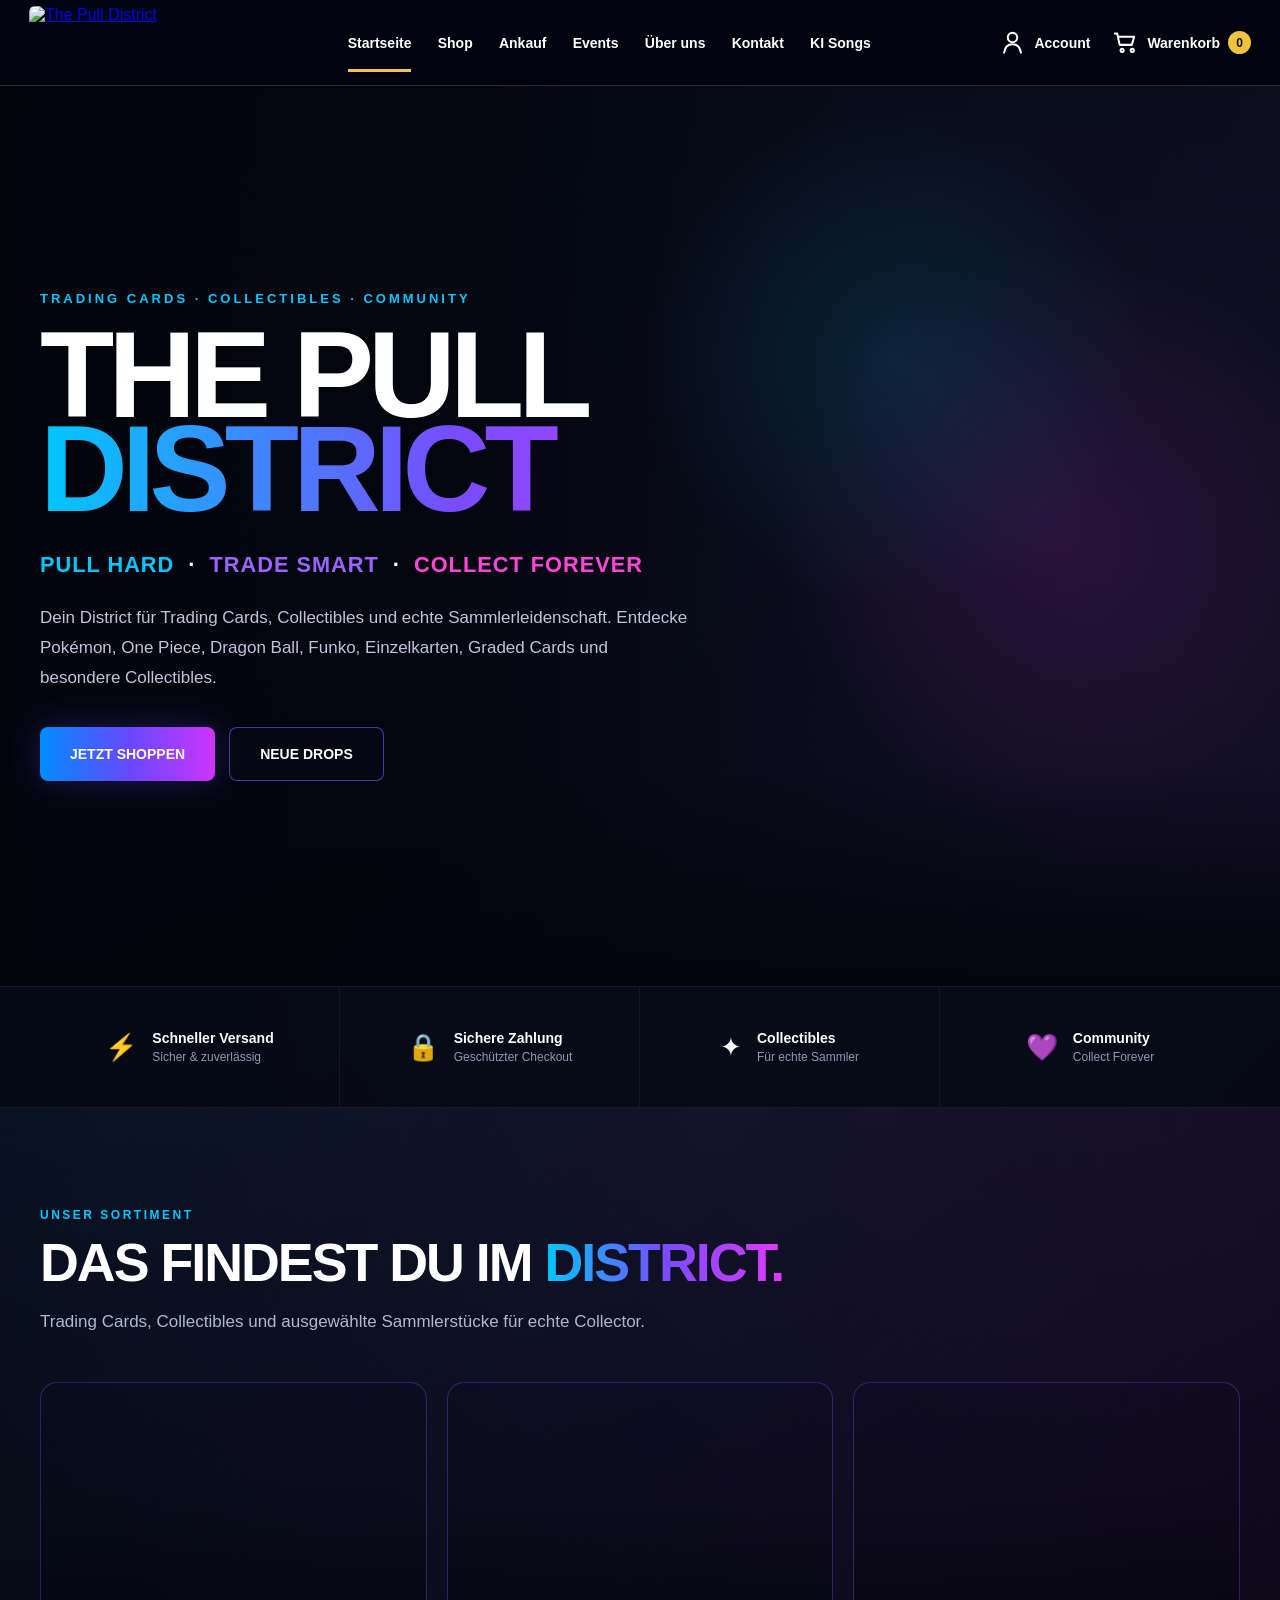
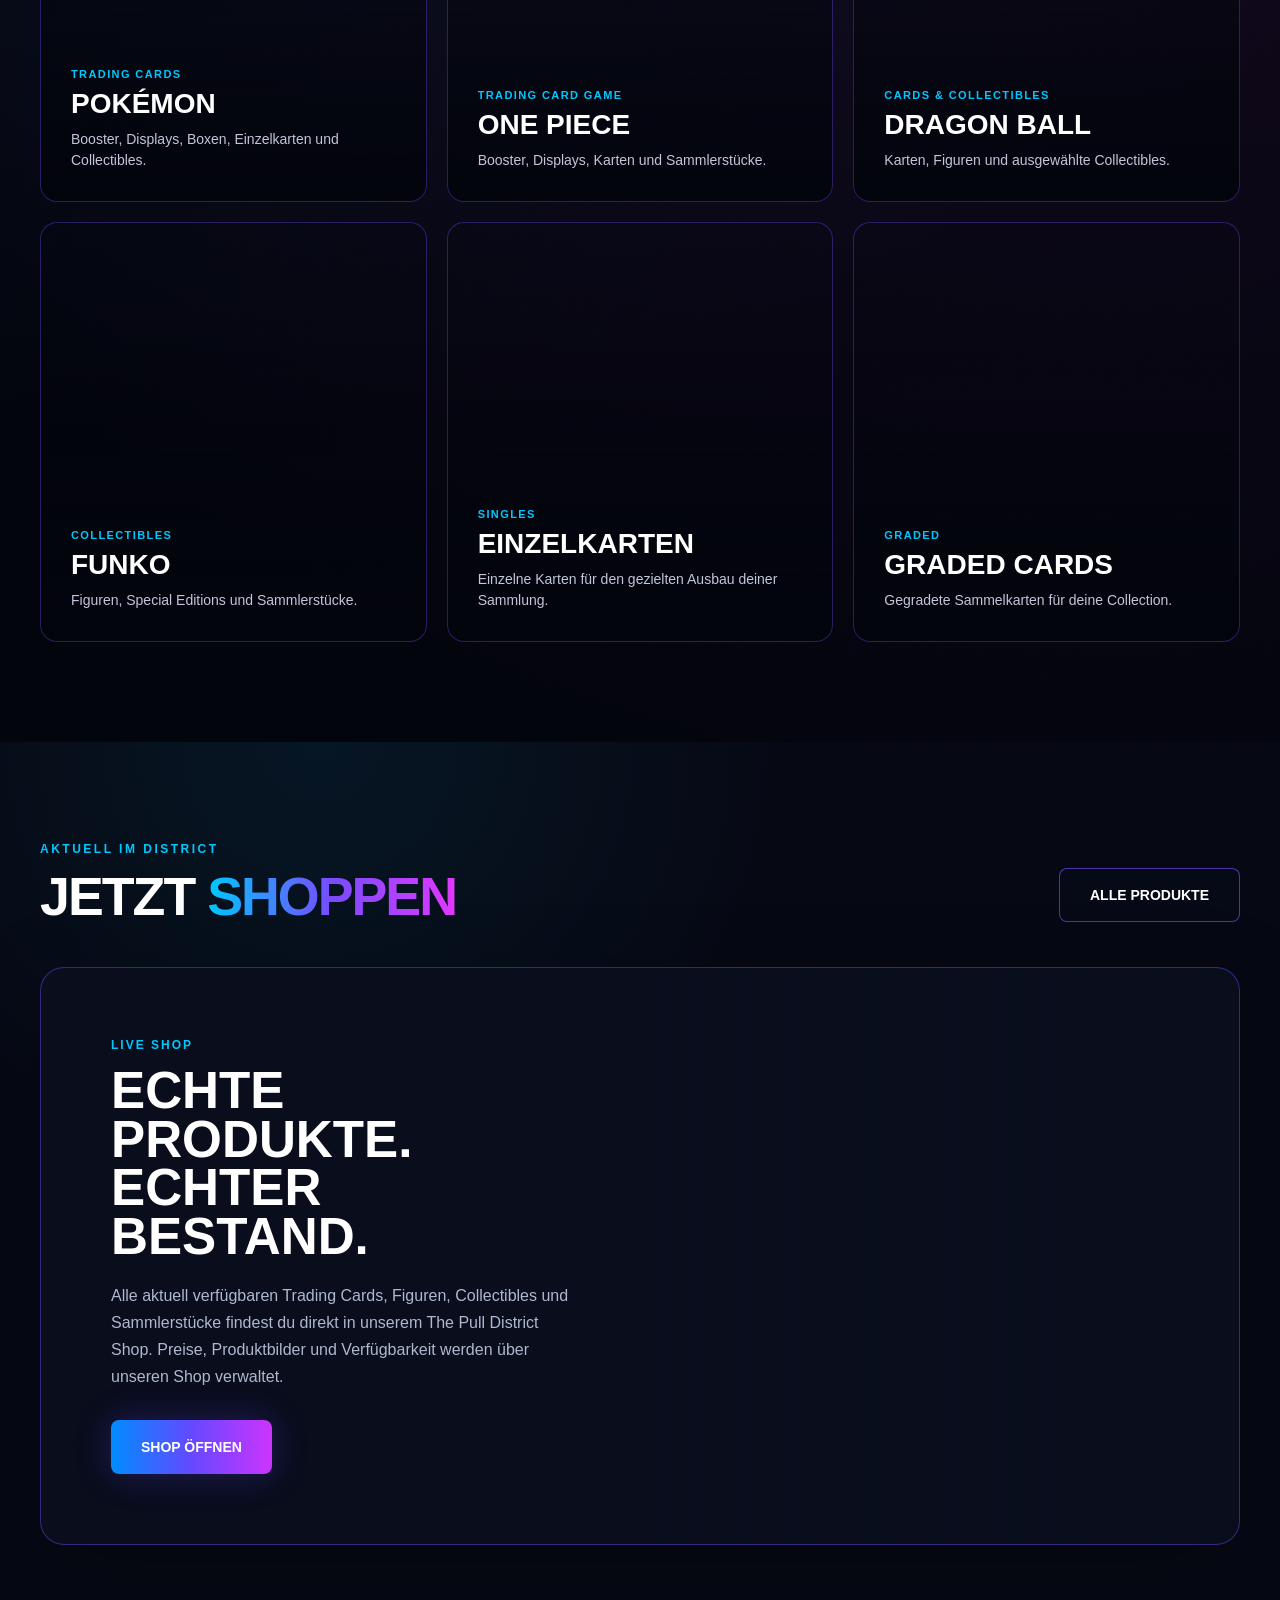
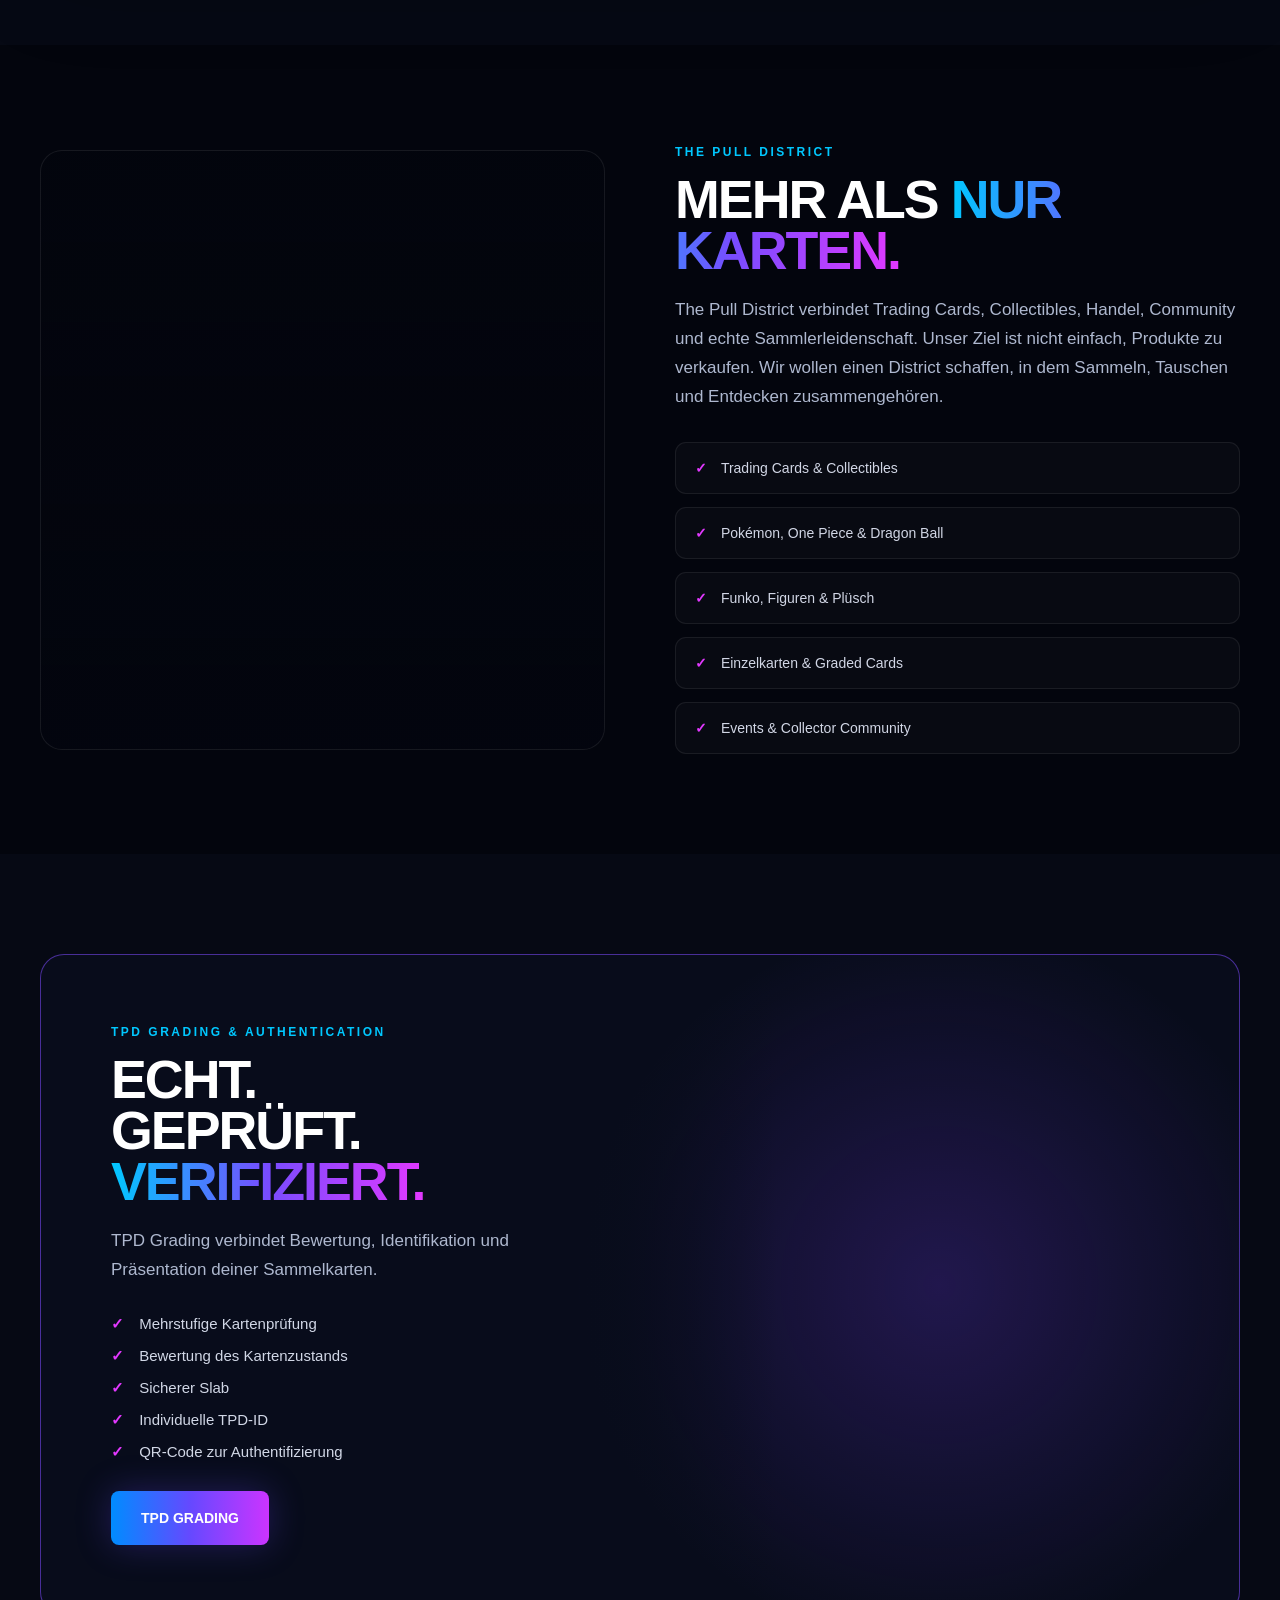
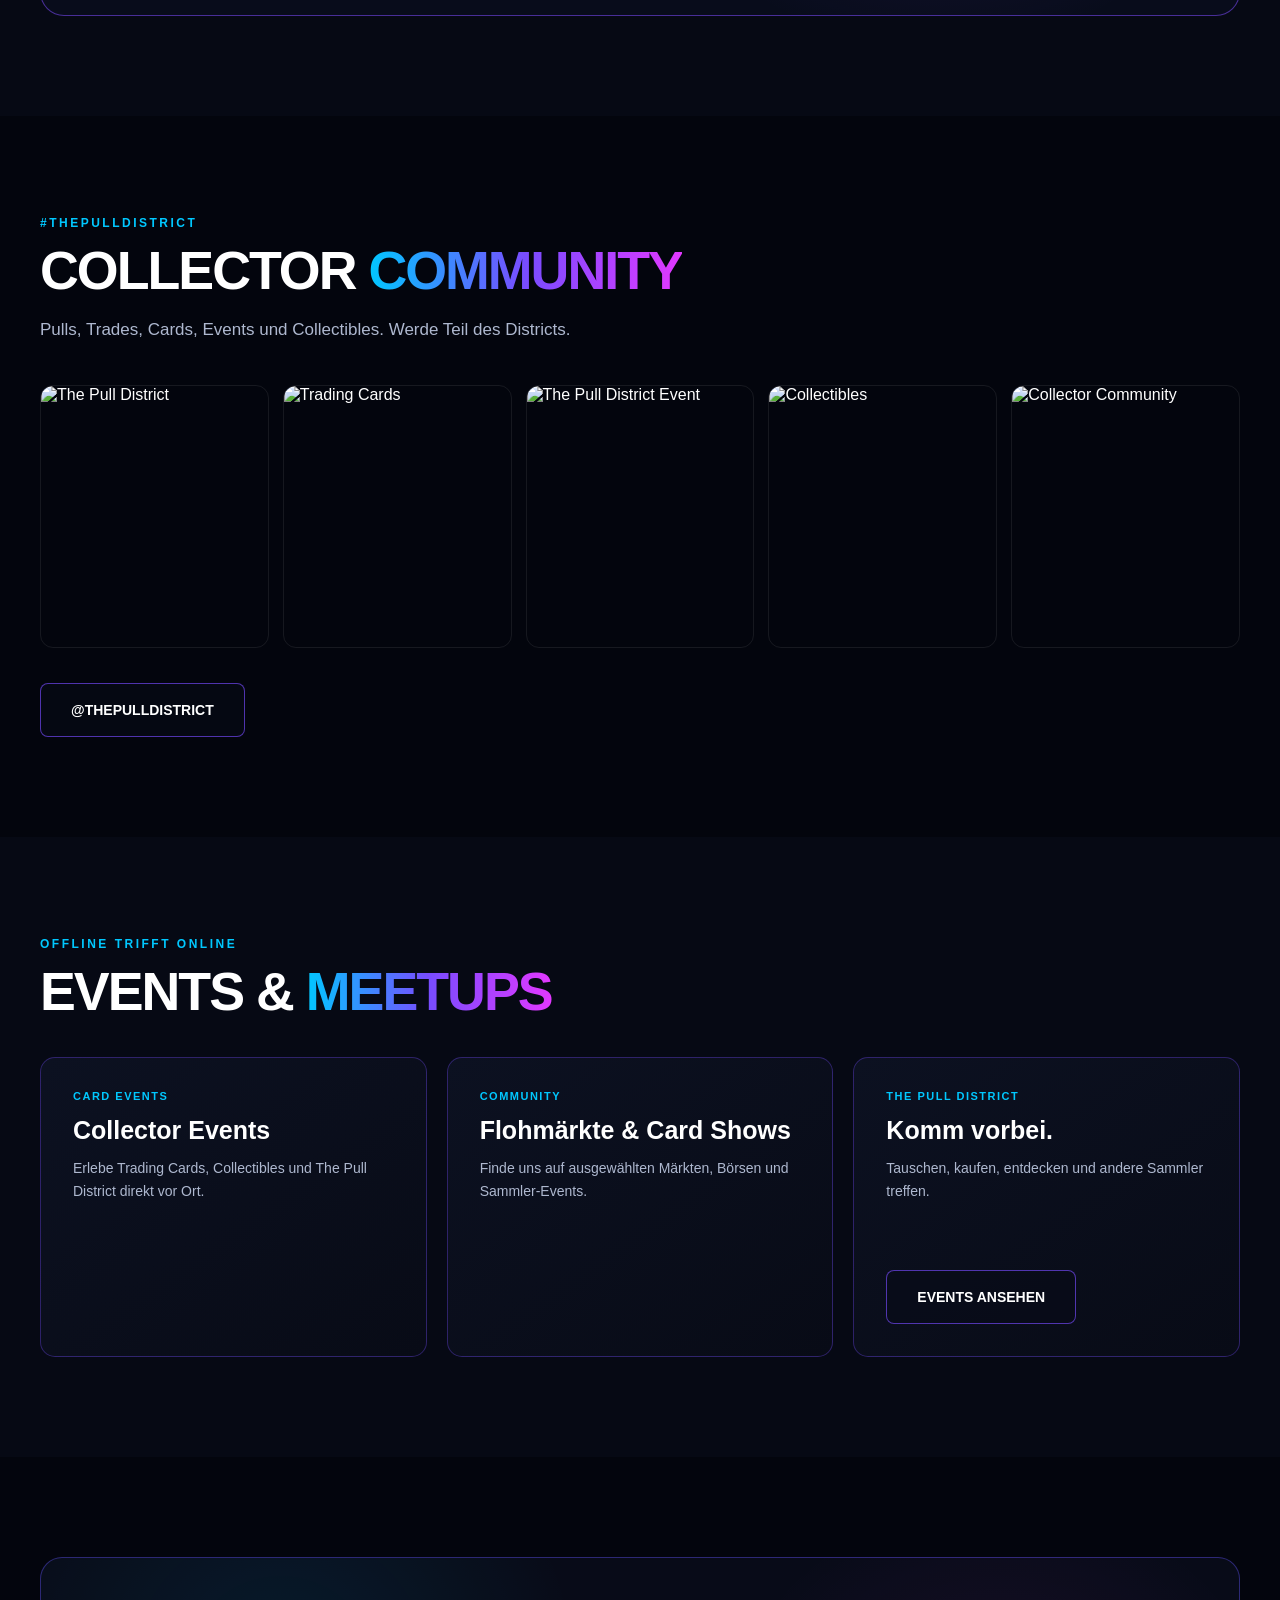
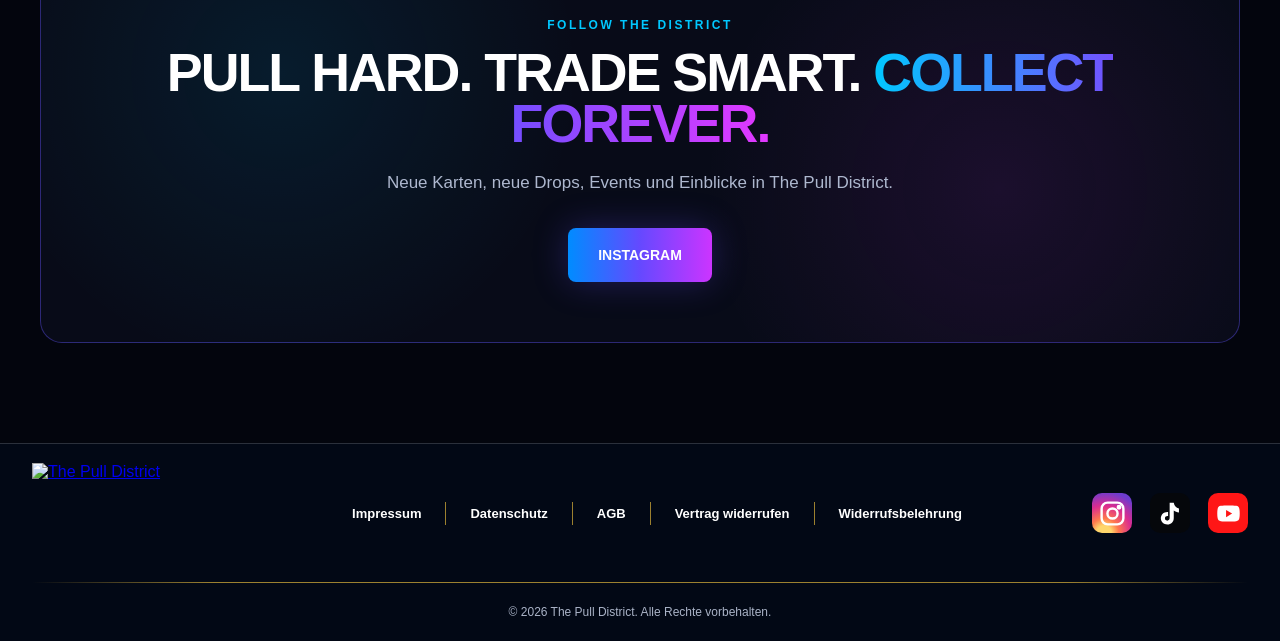
==== commit ed162591: "Add reference-style TPD header and footer with logo" ====
--- a/public/index.html
+++ b/public/index.html
@@ -1063,10 +1063,307 @@
     }
 }
 
+
+/* ==========================================================
+   HEADER – Layout nach Referenz
+========================================================== */
+.tpd-site{overflow:clip;}
+.tpd-header{
+    position:sticky;
+    top:0;
+    z-index:9999;
+    width:100%;
+    height:86px;
+    border-bottom:1px solid rgba(255,255,255,.16);
+    background:rgba(2,5,15,.96);
+    backdrop-filter:blur(16px);
+    -webkit-backdrop-filter:blur(16px);
+}
+.tpd-header-inner{
+    width:calc(100% - 58px);
+    max-width:1500px;
+    height:100%;
+    margin:0 auto;
+    display:grid;
+    grid-template-columns:190px 1fr auto;
+    align-items:center;
+    gap:28px;
+}
+.tpd-header-logo{
+    height:74px;
+    width:150px;
+    display:flex;
+    align-items:center;
+    overflow:hidden;
+    border-radius:6px;
+}
+.tpd-header-logo img{
+    width:100%;
+    height:100%;
+    display:block;
+    object-fit:contain;
+}
+.tpd-header-nav{
+    display:flex;
+    align-items:stretch;
+    justify-content:center;
+    gap:clamp(18px,2.05vw,38px);
+    height:100%;
+}
+.tpd-header-nav a{
+    position:relative;
+    display:flex;
+    align-items:center;
+    color:#fff;
+    text-decoration:none;
+    font-size:14px;
+    font-weight:700;
+    white-space:nowrap;
+}
+.tpd-header-nav a::after{
+    content:"";
+    position:absolute;
+    left:0;
+    right:0;
+    bottom:13px;
+    height:3px;
+    background:#f1c441;
+    transform:scaleX(0);
+    transform-origin:center;
+    transition:transform .2s ease;
+}
+.tpd-header-nav a:hover::after,
+.tpd-header-nav a.is-active::after{transform:scaleX(1);}
+.tpd-header-actions{
+    display:flex;
+    align-items:center;
+    gap:22px;
+}
+.tpd-header-action{
+    display:flex;
+    align-items:center;
+    gap:8px;
+    color:#fff!important;
+    text-decoration:none!important;
+    font-size:14px;
+    font-weight:700;
+    white-space:nowrap;
+}
+.tpd-header-action svg{
+    width:27px;
+    height:27px;
+    fill:none;
+    stroke:#fff;
+    stroke-width:1.8;
+    stroke-linecap:round;
+    stroke-linejoin:round;
+}
+.tpd-cart-badge{
+    min-width:23px;
+    height:23px;
+    padding:0 6px;
+    display:grid;
+    place-items:center;
+    border-radius:999px;
+    background:#f0c23e;
+    color:#111;
+    font-size:12px;
+    font-weight:900;
+}
+.tpd-mobile-menu{display:none;}
+
+/* ==========================================================
+   FOOTER – Layout nach Referenz
+========================================================== */
+.tpd-footer{
+    width:100%;
+    background:#020815;
+    border-top:1px solid rgba(255,255,255,.16);
+    color:#fff;
+}
+.tpd-footer-inner{
+    width:calc(100% - 64px);
+    max-width:1500px;
+    margin:0 auto;
+}
+.tpd-footer-main{
+    min-height:138px;
+    display:grid;
+    grid-template-columns:190px 1fr auto;
+    align-items:center;
+    gap:34px;
+}
+.tpd-footer-logo{
+    width:155px;
+    height:100px;
+    display:flex;
+    align-items:center;
+}
+.tpd-footer-logo img{
+    width:100%;
+    height:100%;
+    object-fit:contain;
+}
+.tpd-footer-links{
+    display:flex;
+    align-items:center;
+    justify-content:center;
+    flex-wrap:wrap;
+    gap:0;
+}
+.tpd-footer-links a{
+    color:#fff!important;
+    text-decoration:none!important;
+    font-size:13px;
+    font-weight:700;
+    padding:4px 24px;
+    border-right:1px solid rgba(240,194,62,.65);
+}
+.tpd-footer-links a:last-child{border-right:0;}
+.tpd-footer-social{
+    display:flex;
+    align-items:center;
+    gap:18px;
+}
+.tpd-social-icon{
+    width:40px;
+    height:40px;
+    display:grid;
+    place-items:center;
+    text-decoration:none!important;
+    border-radius:10px;
+    transition:transform .2s ease;
+}
+.tpd-social-icon:hover{transform:translateY(-3px);}
+.tpd-social-icon svg{width:29px;height:29px;}
+.tpd-social-icon.instagram{
+    background:radial-gradient(circle at 30% 100%,#ffd66b 0 15%,#ff784d 30%,#db2c8f 56%,#6d3cce 85%);
+}
+.tpd-social-icon.instagram svg{fill:none;stroke:#fff;stroke-width:2;}
+.tpd-social-icon.tiktok{background:#05070b;}
+.tpd-social-icon.tiktok svg{fill:#fff;}
+.tpd-social-icon.youtube{background:#ff1616;}
+.tpd-social-icon.youtube svg{fill:#fff;}
+.tpd-footer-divider{
+    height:1px;
+    background:linear-gradient(90deg,transparent,rgba(240,194,62,.65) 15%,rgba(240,194,62,.65) 85%,transparent);
+}
+.tpd-footer-copy{
+    min-height:58px;
+    display:flex;
+    align-items:center;
+    justify-content:center;
+    color:#aab3c7;
+    font-size:12px;
+    text-align:center;
+}
+@media(max-width:1180px){
+    .tpd-header-inner{grid-template-columns:145px 1fr auto;gap:16px;}
+    .tpd-header-logo{width:130px;height:66px;}
+    .tpd-header-nav{gap:15px;}
+    .tpd-header-nav a{font-size:12px;}
+    .tpd-header-actions{gap:12px;}
+    .tpd-header-action span.action-label{display:none;}
+}
+@media(max-width:900px){
+    .tpd-header{height:74px;}
+    .tpd-header-inner{width:calc(100% - 28px);grid-template-columns:130px 1fr auto;}
+    .tpd-header-logo{width:116px;height:62px;}
+    .tpd-header-nav,.tpd-header-actions{display:none;}
+    .tpd-mobile-menu{display:block;justify-self:end;position:relative;}
+    .tpd-mobile-menu summary{
+        list-style:none;
+        width:42px;height:42px;
+        display:grid;place-items:center;
+        border:1px solid rgba(255,255,255,.16);
+        border-radius:8px;
+        cursor:pointer;
+        font-size:24px;
+    }
+    .tpd-mobile-menu summary::-webkit-details-marker{display:none;}
+    .tpd-mobile-menu-panel{
+        position:absolute;
+        right:0;
+        top:52px;
+        min-width:260px;
+        padding:12px;
+        display:grid;
+        gap:4px;
+        background:#050a17;
+        border:1px solid rgba(255,255,255,.14);
+        border-radius:10px;
+        box-shadow:0 20px 50px rgba(0,0,0,.45);
+    }
+    .tpd-mobile-menu-panel a{
+        color:#fff!important;
+        text-decoration:none!important;
+        padding:10px 12px;
+        border-radius:6px;
+        font-size:14px;
+        font-weight:700;
+    }
+    .tpd-mobile-menu-panel a:hover{background:rgba(255,255,255,.06);}
+    .tpd-footer-main{grid-template-columns:1fr;justify-items:center;padding:28px 0;gap:24px;}
+    .tpd-footer-links{justify-content:center;}
+    .tpd-footer-links a{padding:6px 14px;}
+}
+@media(max-width:560px){
+    .tpd-footer-inner{width:calc(100% - 28px);}
+    .tpd-footer-links{flex-direction:column;}
+    .tpd-footer-links a{border-right:0;border-bottom:1px solid rgba(240,194,62,.28);width:100%;text-align:center;padding:11px 0;}
+    .tpd-footer-links a:last-child{border-bottom:0;}
+}
+
 </style>
 
 
 <main class="tpd-site">
+
+<header class="tpd-header">
+  <div class="tpd-header-inner">
+    <a class="tpd-header-logo" href="/" aria-label="The Pull District Startseite">
+      <img src="[data-uri]" alt="The Pull District">
+    </a>
+
+    <nav class="tpd-header-nav" aria-label="Hauptnavigation">
+      <a class="is-active" href="/">Startseite</a>
+      <a href="https://3b09-thepulldistrict.systeme.io/shop">Shop</a>
+      <a href="#ankauf">Ankauf</a>
+      <a href="#events">Events</a>
+      <a href="#ueber-uns">Über uns</a>
+      <a href="mailto:thepulldistrict@gmail.com">Kontakt</a>
+      <a href="#ki-songs">KI Songs</a>
+    </nav>
+
+    <div class="tpd-header-actions">
+      <a class="tpd-header-action" href="https://3b09-thepulldistrict.systeme.io/shop" aria-label="Account">
+        <svg viewBox="0 0 24 24"><circle cx="12" cy="7.5" r="4.2"></circle><path d="M4.5 21c.8-5 3.2-7.4 7.5-7.4s6.7 2.4 7.5 7.4"></path></svg>
+        <span class="action-label">Account</span>
+      </a>
+      <a class="tpd-header-action" href="https://3b09-thepulldistrict.systeme.io/shop" aria-label="Warenkorb">
+        <svg viewBox="0 0 24 24"><path d="M2.5 4h2.1l2.2 10.1h10.8l2.1-7.2H6"></path><circle cx="9" cy="19" r="1.35"></circle><circle cx="18" cy="19" r="1.35"></circle></svg>
+        <span class="action-label">Warenkorb</span>
+        <span class="tpd-cart-badge">0</span>
+      </a>
+    </div>
+
+    <details class="tpd-mobile-menu">
+      <summary aria-label="Menü öffnen">☰</summary>
+      <nav class="tpd-mobile-menu-panel">
+        <a href="/">Startseite</a>
+        <a href="https://3b09-thepulldistrict.systeme.io/shop">Shop</a>
+        <a href="#ankauf">Ankauf</a>
+        <a href="#events">Events</a>
+        <a href="#ueber-uns">Über uns</a>
+        <a href="mailto:thepulldistrict@gmail.com">Kontakt</a>
+        <a href="#ki-songs">KI Songs</a>
+        <a href="https://3b09-thepulldistrict.systeme.io/shop">Account</a>
+        <a href="https://3b09-thepulldistrict.systeme.io/shop">Warenkorb (0)</a>
+      </nav>
+    </details>
+  </div>
+</header>
+
 
 
 <!-- =====================================================
@@ -1512,6 +1809,8 @@
 
 
 
+<span id="ankauf" style="position:relative;top:-90px;"></span>
+
 <!-- =====================================================
      SHOP
 ===================================================== -->
@@ -1619,6 +1918,8 @@
 
 
 
+<span id="ueber-uns" style="position:relative;top:-90px;"></span>
+
 <!-- =====================================================
      ABOUT
 ===================================================== -->
@@ -1969,7 +2270,7 @@
      EVENTS
 ===================================================== -->
 
-<section class="tpd-section tpd-events">
+<section id="events" class="tpd-section tpd-events">
 
 <div class="tpd-inner">
 
@@ -2160,6 +2461,39 @@
 </section>
 
 
+
+<footer class="tpd-footer">
+  <div class="tpd-footer-inner">
+    <div class="tpd-footer-main">
+      <a class="tpd-footer-logo" href="/" aria-label="The Pull District Startseite">
+        <img src="[data-uri]" alt="The Pull District">
+      </a>
+
+      <nav class="tpd-footer-links" aria-label="Rechtliche Hinweise">
+        <a href="#impressum">Impressum</a>
+        <a href="#datenschutz">Datenschutz</a>
+        <a href="#agb">AGB</a>
+        <a href="#vertrag-widerrufen">Vertrag widerrufen</a>
+        <a href="#widerrufsbelehrung">Widerrufsbelehrung</a>
+      </nav>
+
+      <div class="tpd-footer-social" aria-label="Social Media">
+        <a class="tpd-social-icon instagram" href="https://www.instagram.com/thepulldistrict/" target="_blank" rel="noopener" aria-label="Instagram">
+          <svg viewBox="0 0 24 24"><rect x="3" y="3" width="18" height="18" rx="5"></rect><circle cx="12" cy="12" r="4.2"></circle><circle cx="17.4" cy="6.8" r="1"></circle></svg>
+        </a>
+        <a class="tpd-social-icon tiktok" href="#" aria-label="TikTok">
+          <svg viewBox="0 0 24 24"><path d="M14.7 3c.5 2.6 1.9 4.2 4.3 4.8v3.3c-1.7-.1-3.1-.6-4.3-1.5v6.1c0 3.3-2.2 5.4-5.3 5.4-3 0-5.4-2.2-5.4-5.1 0-3.2 2.5-5.6 6-5.3v3.4c-1.4-.2-2.6.5-2.6 1.9 0 1.1.8 1.9 1.9 1.9 1.3 0 2-.8 2-2.3V3h3.4z"></path></svg>
+        </a>
+        <a class="tpd-social-icon youtube" href="#" aria-label="YouTube">
+          <svg viewBox="0 0 24 24"><path d="M21 8.2c-.2-1.5-1.1-2.4-2.6-2.6C16.8 5.4 14.6 5.3 12 5.3s-4.8.1-6.4.3C4.1 5.8 3.2 6.7 3 8.2c-.2 1-.3 2.3-.3 3.8s.1 2.8.3 3.8c.2 1.5 1.1 2.4 2.6 2.6 1.6.2 3.8.3 6.4.3s4.8-.1 6.4-.3c1.5-.2 2.4-1.1 2.6-2.6.2-1 .3-2.3.3-3.8s-.1-2.8-.3-3.8z"></path><path d="M10 9l5 3-5 3V9z" fill="#ff1616"></path></svg>
+        </a>
+      </div>
+    </div>
+    <div class="tpd-footer-divider"></div>
+    <div class="tpd-footer-copy">© 2026 The Pull District. Alle Rechte vorbehalten.</div>
+  </div>
+</footer>
+
 </main>
 </body>
 </html>
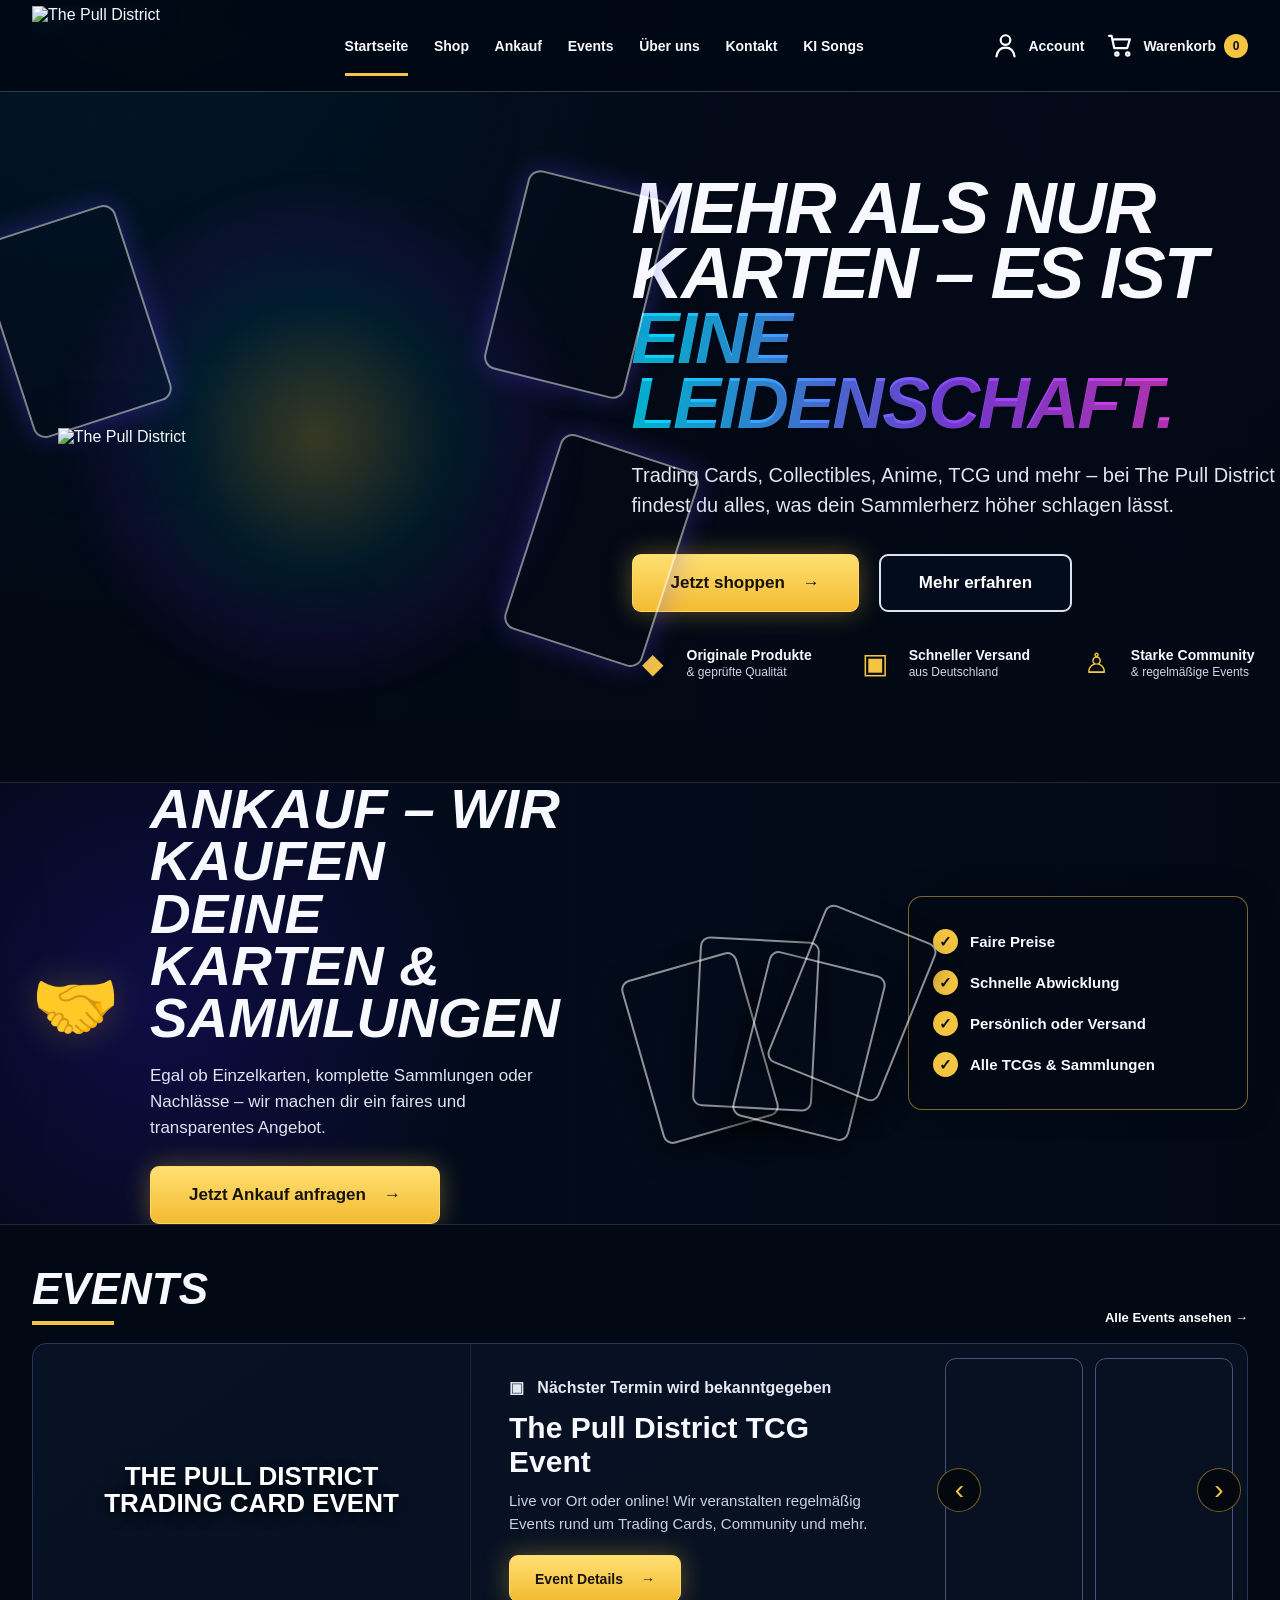
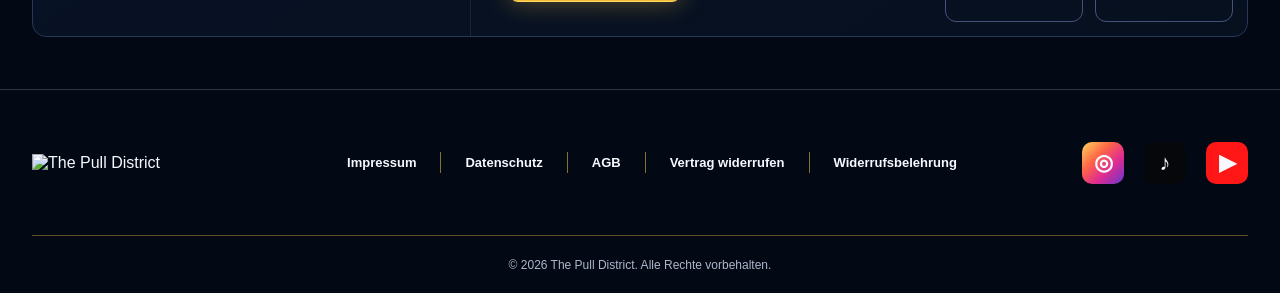
==== commit 1cd78edd: "Replace old homepage with full reference-style TPD design" ====
--- a/public/index.html
+++ b/public/index.html
@@ -1,2499 +1,211 @@
 <!doctype html>
 <html lang="de">
 <head>
-  <meta charset="utf-8">
-  <meta name="viewport" content="width=device-width, initial-scale=1">
-  <title>The Pull District | Trading Cards & Collectibles</title>
-  <meta name="description" content="The Pull District – Trading Cards, Collectibles und echte Sammlerleidenschaft.">
-  <meta name="theme-color" content="#03050d">
+<meta charset="utf-8">
+<meta name="viewport" content="width=device-width,initial-scale=1">
+<title>The Pull District | Trading Cards & Collectibles</title>
+<meta name="description" content="The Pull District – Trading Cards, Collectibles, Ankauf und Events. Pull Hard. Trade Smart. Collect Forever.">
+<meta name="theme-color" content="#020915">
+<style>
+:root{
+  --navy:#020915;--navy2:#061226;--panel:#07162b;--gold:#f4c542;--gold2:#ffdd65;
+  --text:#f7f9ff;--muted:#c4cada;--cyan:#00e0ff;--purple:#8f46ff;--pink:#ff3ac8;--line:rgba(255,255,255,.12)
+}
+*{box-sizing:border-box}html{scroll-behavior:smooth}body{margin:0;background:#020915;color:var(--text);font-family:Arial,Helvetica,sans-serif;overflow-x:hidden}
+a{color:inherit;text-decoration:none}button{font:inherit}
+.site{min-height:100vh;background:
+radial-gradient(circle at 12% 0%,rgba(0,172,255,.14),transparent 28%),
+radial-gradient(circle at 92% 4%,rgba(135,40,255,.14),transparent 26%),#020915}
+.inner{width:min(1500px,calc(100% - 64px));margin:auto}
+
+/* HEADER */
+.header{position:sticky;top:0;z-index:1000;height:92px;background:rgba(2,9,21,.97);border-bottom:1px solid rgba(255,255,255,.20);backdrop-filter:blur(14px)}
+.header .inner{height:100%;display:grid;grid-template-columns:185px 1fr auto;align-items:center;gap:30px}
+.logo{display:block;width:155px;height:80px;overflow:hidden}
+.logo img{width:100%;height:100%;object-fit:contain;filter:drop-shadow(0 0 15px rgba(0,197,255,.18))}
+.nav{height:100%;display:flex;align-items:stretch;justify-content:center;gap:clamp(18px,2vw,38px)}
+.nav a{display:flex;align-items:center;position:relative;font-size:14px;font-weight:700;white-space:nowrap}
+.nav a:after{content:"";position:absolute;left:0;right:0;bottom:15px;height:3px;background:var(--gold);transform:scaleX(0);transition:.2s}
+.nav a:hover:after,.nav a.active:after{transform:scaleX(1)}
+.header-actions{display:flex;align-items:center;gap:22px}
+.h-action{display:flex;align-items:center;gap:8px;font-size:14px;font-weight:700}
+.h-action svg{width:29px;height:29px;fill:none;stroke:#fff;stroke-width:1.8;stroke-linecap:round;stroke-linejoin:round}
+.cart-badge{min-width:24px;height:24px;border-radius:50%;display:grid;place-items:center;background:var(--gold);color:#111;font-size:12px;font-weight:900}
+.mobile-menu{display:none}
+
+/* HERO */
+.hero{position:relative;min-height:690px;overflow:hidden;border-bottom:1px solid var(--line);background:
+linear-gradient(90deg,rgba(2,9,21,.35),rgba(2,9,21,.10)),
+url("https://d1yei2z3i6k35z.cloudfront.net/18925235/6a985dcf57fb25.84735111_ChatGPTImage2.Sept.202619_32_24.png") center/cover no-repeat}
+.hero:before{content:"";position:absolute;inset:0;background:linear-gradient(90deg,rgba(2,9,21,.10) 0%,rgba(2,9,21,.32) 46%,rgba(2,9,21,.78) 67%,rgba(2,9,21,.94) 100%)}
+.hero:after{content:"";position:absolute;inset:auto 0 0;height:140px;background:linear-gradient(transparent,#020915)}
+.hero .inner{position:relative;z-index:3;min-height:690px;display:grid;grid-template-columns:47% 53%;align-items:center;gap:28px}
+.hero-brand{position:relative;display:flex;align-items:center;justify-content:center;min-height:560px}
+.hero-brand:before{content:"";position:absolute;width:530px;height:530px;border-radius:50%;background:radial-gradient(circle,rgba(255,221,70,.22),rgba(0,210,255,.08) 35%,rgba(127,36,255,.08) 55%,transparent 70%);filter:blur(8px)}
+.hero-logo{position:relative;width:min(520px,92%);filter:drop-shadow(0 14px 35px rgba(0,0,0,.35))}
+.floating-card{position:absolute;width:145px;height:205px;border:2px solid rgba(255,255,255,.55);border-radius:13px;background-position:center;background-size:cover;box-shadow:0 0 28px rgba(92,71,255,.38);opacity:.9}
+.fc1{left:-30px;top:62px;transform:rotate(-18deg);background-image:url("https://d1yei2z3i6k35z.cloudfront.net/18925235/6a986c2c7fc146.28497766_7E463046-8124-486D-A064-707BE3122686.jpg")}
+.fc2{right:-45px;top:25px;transform:rotate(14deg);background-image:url("https://d1yei2z3i6k35z.cloudfront.net/18925235/6a986c2c833030.92877785_7E463046-8124-486D-A064-707BE31226862.jpg")}
+.fc3{right:-70px;bottom:64px;transform:rotate(18deg);background-image:url("https://d1yei2z3i6k35z.cloudfront.net/18925235/6a986c2c75cd77.30456970_7E463046-8124-486D-A064-707BE31226863.jpg")}
+.hero-copy{padding:66px 0 80px}
+.hero-title{margin:0;font-size:clamp(54px,5.6vw,92px);line-height:.91;font-style:italic;font-weight:900;letter-spacing:-2px;text-transform:uppercase;text-shadow:0 3px 0 rgba(0,0,0,.2)}
+.hero-title .gradient{display:block;background:linear-gradient(90deg,var(--cyan),var(--purple),var(--pink));-webkit-background-clip:text;background-clip:text;color:transparent}
+.hero-copy p{max-width:690px;margin:24px 0;color:#e0e5f1;font-size:20px;line-height:1.5}
+.hero-buttons{display:flex;gap:20px;margin:34px 0 30px}
+.btn{min-height:58px;padding:0 38px;border-radius:9px;display:inline-flex;align-items:center;justify-content:center;gap:18px;font-size:17px;font-weight:900}
+.btn-gold{background:linear-gradient(180deg,#ffe072,#f3bb32);color:#17120a;box-shadow:0 0 26px rgba(244,197,66,.36);border:1px solid #ffd868}
+.btn-outline{background:rgba(4,14,31,.72);border:2px solid #dbe3f0;color:#fff}
+.hero-trust{display:grid;grid-template-columns:repeat(3,1fr);gap:22px;margin-top:12px}
+.hero-trust article{display:flex;align-items:center;gap:13px}
+.trust-icon{width:42px;height:42px;display:grid;place-items:center;color:var(--gold);font-size:28px}
+.hero-trust b{display:block;font-size:14px}.hero-trust small{display:block;color:#d0d6e4;font-size:12px;margin-top:2px}
+
+/* ANKAUF */
+.buy{position:relative;min-height:365px;overflow:hidden;border-bottom:1px solid var(--line);background:
+linear-gradient(90deg,rgba(2,9,21,.96) 0%,rgba(3,12,29,.72) 45%,rgba(2,9,21,.68) 100%),
+url("https://d1yei2z3i6k35z.cloudfront.net/18925235/6a9870e6123b08.08903624_ChatGPTImage2.Sept.202620_54_19.png") center right/cover no-repeat}
+.buy:after{content:"";position:absolute;inset:0;background:radial-gradient(circle at 12% 50%,rgba(65,25,255,.20),transparent 30%)}
+.buy .inner{position:relative;z-index:2;min-height:365px;display:grid;grid-template-columns:90px 1fr 1.1fr 340px;align-items:center;gap:28px}
+.handshake{font-size:70px;color:var(--gold);filter:drop-shadow(0 0 18px rgba(244,197,66,.24))}
+.buy-copy h2{margin:0;font-size:clamp(38px,4.4vw,66px);line-height:.93;font-style:italic;text-transform:uppercase}
+.buy-copy p{margin:18px 0 24px;color:#dde3ef;font-size:17px;line-height:1.55;max-width:600px}
+.card-pile{position:relative;height:280px}
+.card-pile .p{position:absolute;width:120px;height:170px;border-radius:10px;border:2px solid rgba(255,255,255,.55);background-size:cover;background-position:center;box-shadow:0 12px 30px rgba(0,0,0,.45)}
+.p1{left:18%;bottom:10px;transform:rotate(-16deg);background-image:url("https://d1yei2z3i6k35z.cloudfront.net/18925235/6a986c2c7fc146.28497766_7E463046-8124-486D-A064-707BE3122686.jpg")}.p2{left:37%;bottom:34px;transform:rotate(3deg);background-image:url("https://d1yei2z3i6k35z.cloudfront.net/18925235/6a986c2c833030.92877785_7E463046-8124-486D-A064-707BE31226862.jpg")}.p3{left:55%;bottom:12px;transform:rotate(14deg);background-image:url("https://d1yei2z3i6k35z.cloudfront.net/18925235/6a986c2c75cd77.30456970_7E463046-8124-486D-A064-707BE31226863.jpg")}.p4{left:70%;bottom:55px;transform:rotate(22deg);background-image:url("https://d1yei2z3i6k35z.cloudfront.net/18925235/6a986c2c7fc146.28497766_7E463046-8124-486D-A064-707BE3122686.jpg")}
+.buy-check{padding:24px;border:1px solid rgba(244,197,66,.5);border-radius:14px;background:rgba(3,10,21,.87);box-shadow:0 0 30px rgba(0,0,0,.26)}
+.buy-check div{display:flex;align-items:center;gap:12px;padding:8px 0;font-size:15px;font-weight:700}
+.check{width:25px;height:25px;border-radius:50%;display:grid;place-items:center;background:var(--gold);color:#111;font-weight:900}
+
+/* EVENTS */
+.events{padding:42px 0 52px;background:#020915}
+.events-head{display:flex;align-items:flex-end;justify-content:space-between;margin-bottom:18px}
+.events-head h2{margin:0;font-size:44px;line-height:1;text-transform:uppercase;font-style:italic}
+.events-head h2:after{content:"";display:block;width:82px;height:4px;background:var(--gold);margin-top:10px}
+.events-head a{font-size:13px;font-weight:800;color:#fff}
+.event-card{display:grid;grid-template-columns:36% 38% 26%;min-height:290px;border:1px solid #273757;border-radius:14px;overflow:hidden;background:linear-gradient(145deg,#071225,#07101f)}
+.event-image{background:url("https://d1yei2z3i6k35z.cloudfront.net/18925235/6a99e7021b8551.01962721_ChatGPTImage3.Sept.202623_23_23.png") center/cover no-repeat;position:relative}
+.event-image:after{content:"THE PULL DISTRICT\A TRADING CARD EVENT";white-space:pre;position:absolute;left:50%;top:50%;transform:translate(-50%,-50%);width:85%;text-align:center;font-size:26px;font-weight:900;line-height:1.05;text-shadow:0 4px 14px #000;color:#fff}
+.event-info{padding:34px 38px;display:flex;flex-direction:column;justify-content:center;border-left:1px solid rgba(255,255,255,.08)}
+.event-date{color:#e5e9f4;font-size:16px;font-weight:700}.event-info h3{font-size:30px;margin:14px 0 10px}.event-info p{margin:0;color:#c9d0e1;font-size:15px;line-height:1.55}.event-info .btn{align-self:flex-start;margin-top:20px;min-height:47px;padding:0 25px;font-size:14px}
+.event-gallery{display:grid;grid-template-columns:1fr 1fr;gap:12px;padding:14px;position:relative}
+.event-thumb{border-radius:11px;background-position:center;background-size:cover;border:1px solid #44527b;min-height:250px}.et1{background-image:url("https://d1yei2z3i6k35z.cloudfront.net/18925235/6a99e7021b5862.44048647_ChatGPTImage3.Sept.202623_28_18.png")}.et2{background-image:url("https://d1yei2z3i6k35z.cloudfront.net/18925235/6a99e7021c6717.30664558_ChatGPTImage3.Sept.202623_25_24.png")}
+.gallery-arrow{position:absolute;top:50%;width:44px;height:44px;border-radius:50%;transform:translateY(-50%);display:grid;place-items:center;background:#05070e;border:1px solid rgba(244,197,66,.45);color:var(--gold);font-size:28px}.ga-left{left:6px}.ga-right{right:6px}
+
+/* FOOTER */
+.footer{background:#020915;border-top:1px solid rgba(255,255,255,.18)}
+.footer-main{min-height:145px;display:grid;grid-template-columns:190px 1fr auto;align-items:center;gap:30px}
+.footer-logo{width:160px}.legal{display:flex;align-items:center;justify-content:center;flex-wrap:wrap}
+.legal a{padding:3px 24px;border-right:1px solid rgba(244,197,66,.55);font-size:13px;font-weight:700}.legal a:last-child{border-right:0}
+.social{display:flex;gap:20px;align-items:center}.social a{width:42px;height:42px;display:grid;place-items:center;border-radius:10px;font-weight:900;font-size:22px}
+.ig{background:linear-gradient(135deg,#ffd75f,#ff6646 35%,#df2b91 65%,#6538cf)}.tt{background:#05070b}.yt{background:#ff1616}
+.copy{min-height:58px;border-top:1px solid rgba(244,197,66,.38);display:flex;align-items:center;justify-content:center;color:#aeb7c9;font-size:12px}
+
+/* MOBILE */
+@media(max-width:1150px){
+  .header .inner{grid-template-columns:150px 1fr auto;gap:15px}.logo{width:130px}.nav{gap:14px}.nav a{font-size:12px}.header-actions{gap:12px}.h-action .label{display:none}
+  .hero .inner{grid-template-columns:44% 56%}.hero-title{font-size:62px}.hero-copy p{font-size:17px}.hero-trust{gap:10px}.buy .inner{grid-template-columns:70px 1.3fr .8fr 300px}.card-pile .p{width:92px;height:135px}
+}
+@media(max-width:900px){
+  .inner{width:min(100% - 28px,1500px)}.header{height:76px}.header .inner{grid-template-columns:140px 1fr}.logo{width:118px;height:65px}.nav,.header-actions{display:none}.mobile-menu{display:block;justify-self:end;position:relative}.mobile-menu summary{list-style:none;width:42px;height:42px;display:grid;place-items:center;border:1px solid var(--line);border-radius:8px;font-size:24px}.mobile-menu summary::-webkit-details-marker{display:none}.mobile-panel{position:absolute;right:0;top:50px;width:260px;padding:10px;border:1px solid var(--line);background:#051020;border-radius:10px;display:grid;box-shadow:0 18px 45px rgba(0,0,0,.45)}.mobile-panel a{padding:10px 12px;font-weight:700}
+  .hero .inner{grid-template-columns:1fr;min-height:900px}.hero:before{background:linear-gradient(180deg,rgba(2,9,21,.18),rgba(2,9,21,.76) 48%,rgba(2,9,21,.96) 100%)}.hero-brand{min-height:430px}.hero-logo{width:410px}.hero-copy{padding:10px 0 60px}.hero-trust{grid-template-columns:1fr 1fr 1fr}.fc1{left:0}.fc2{right:0}.fc3{right:10%;bottom:15px}
+  .buy .inner{grid-template-columns:70px 1fr;padding:36px 0}.card-pile,.buy-check{grid-column:1/-1}.card-pile{height:230px}.buy-check{display:grid;grid-template-columns:1fr 1fr}
+  .event-card{grid-template-columns:1fr}.event-image{min-height:260px}.event-info{border-left:0;border-top:1px solid rgba(255,255,255,.08)}.event-gallery{min-height:260px}.event-thumb{min-height:230px}
+  .footer-main{grid-template-columns:1fr;justify-items:center;padding:26px 0}.legal a{padding:7px 14px}
+}
+@media(max-width:560px){
+  .hero{min-height:auto}.hero .inner{min-height:820px}.hero-brand{min-height:350px}.hero-logo{width:310px}.floating-card{width:90px;height:130px}.fc1{left:-20px;top:30px}.fc2{right:-20px;top:20px}.fc3{right:-15px;bottom:35px}.hero-title{font-size:47px}.hero-copy p{font-size:15px}.hero-buttons{flex-direction:column}.btn{width:100%}.hero-trust{grid-template-columns:1fr}.hero-trust article{justify-content:flex-start}
+  .buy .inner{grid-template-columns:1fr}.handshake{font-size:58px}.buy-copy h2{font-size:42px}.buy-check{grid-template-columns:1fr}.card-pile .p{width:85px;height:122px}.p1{left:2%}.p2{left:26%}.p3{left:50%}.p4{left:68%}
+  .events-head h2{font-size:36px}.events-head a{display:none}.event-info{padding:26px 20px}.event-gallery{grid-template-columns:1fr 1fr}.event-thumb{min-height:180px}
+  .legal{flex-direction:column}.legal a{width:100%;text-align:center;border-right:0;border-bottom:1px solid rgba(244,197,66,.24);padding:11px}.legal a:last-child{border-bottom:0}
+}
+</style>
 </head>
 <body>
-<style>
-/* ==========================================================
-   THE PULL DISTRICT
-   SYSTEME.IO FULLSCREEN HOMEPAGE
-   OHNE HEADER / OHNE NEWSLETTER
-========================================================== */
-
-html,
-body {
-    margin: 0 !important;
-    padding: 0 !important;
-    overflow-x: hidden !important;
-    background: #03050d !important;
-}
-
-* {
-    box-sizing: border-box;
-}
-
-.tpd-site {
-    --bg: #03050d;
-    --bg2: #070b18;
-    --card: #0b1020;
-    --card2: #10162a;
-
-    --blue: #00c8ff;
-    --blue2: #007cff;
-    --purple: #784cff;
-    --pink: #e238ff;
-
-    --text: #ffffff;
-    --muted: #aeb8cf;
-
-    position: relative;
-
-    width: 100vw !important;
-    max-width: 100vw !important;
-
-    left: 50%;
-    margin-left: -50vw !important;
-
-    overflow: hidden;
-
-    color: var(--text);
-
-    font-family:
-        Arial,
-        Helvetica,
-        sans-serif;
-
-    background:
-        radial-gradient(
-            circle at 15% 5%,
-            rgba(0,200,255,.10),
-            transparent 25%
-        ),
-        radial-gradient(
-            circle at 85% 12%,
-            rgba(226,56,255,.10),
-            transparent 25%
-        ),
-        var(--bg);
-}
-
-.tpd-inner {
-    width: calc(100% - 80px);
-    max-width: 1500px;
-    margin: 0 auto;
-}
-
-.tpd-section {
-    position: relative;
-    width: 100%;
-    padding: 100px 0;
-}
-
-.tpd-eyebrow {
-    margin-bottom: 15px;
-
-    color: var(--blue);
-
-    font-size: 12px;
-    font-weight: 900;
-
-    letter-spacing: 2.5px;
-    text-transform: uppercase;
-}
-
-.tpd-heading {
-    margin: 0;
-
-    font-size:
-        clamp(36px, 4.2vw, 62px);
-
-    line-height: .95;
-
-    letter-spacing: -2px;
-    text-transform: uppercase;
-}
-
-.tpd-text {
-    max-width: 720px;
-
-    margin: 20px 0 0;
-
-    color: var(--muted);
-
-    font-size: 17px;
-    line-height: 1.7;
-}
-
-.tpd-gradient-text {
-    background:
-        linear-gradient(
-            90deg,
-            var(--blue),
-            var(--purple),
-            var(--pink)
-        );
-
-    -webkit-background-clip: text;
-    background-clip: text;
-
-    color: transparent;
-}
-
-
-/* ==========================================================
-   BUTTONS
-========================================================== */
-
-.tpd-btn {
-    min-height: 54px;
-
-    display: inline-flex;
-    align-items: center;
-    justify-content: center;
-
-    padding: 0 30px;
-
-    border-radius: 8px;
-
-    color: #fff !important;
-    text-decoration: none !important;
-
-    font-size: 14px;
-    font-weight: 900;
-
-    transition:
-        transform .25s ease,
-        box-shadow .25s ease,
-        border-color .25s ease,
-        filter .25s ease;
-}
-
-.tpd-btn:hover {
-    transform: translateY(-3px);
-    filter: brightness(1.12);
-}
-
-.tpd-btn-main {
-    border: 0;
-
-    background:
-        linear-gradient(
-            90deg,
-            #008cff,
-            #6549ff,
-            #cc34ff
-        );
-
-    box-shadow:
-        0 0 35px
-        rgba(102,73,255,.28);
-}
-
-.tpd-btn-outline {
-    border:
-        1px solid
-        rgba(120,76,255,.65);
-
-    background:
-        rgba(8,11,24,.55);
-}
-
-
-/* ==========================================================
-   HERO
-========================================================== */
-
-.tpd-hero {
-    position: relative;
-
-    min-height: 100vh;
-    min-height: 100svh;
-
-    width: 100%;
-
-    display: flex;
-    align-items: center;
-
-    background:
-        linear-gradient(
-            90deg,
-            rgba(3,5,13,1) 0%,
-            rgba(3,5,13,.94) 34%,
-            rgba(3,5,13,.66) 55%,
-            rgba(3,5,13,.18) 100%
-        ),
-        url("https://d1yei2z3i6k35z.cloudfront.net/18925235/6a985dcf57fb25.84735111_ChatGPTImage2.Sept.202619_32_24.png")
-        center center /
-        cover no-repeat;
-}
-
-.tpd-hero::before {
-    content: "";
-
-    position: absolute;
-    inset: 0;
-
-    background:
-        radial-gradient(
-            circle at 70% 30%,
-            rgba(0,200,255,.12),
-            transparent 23%
-        ),
-        radial-gradient(
-            circle at 83% 50%,
-            rgba(226,56,255,.13),
-            transparent 25%
-        );
-
-    pointer-events: none;
-}
-
-.tpd-hero::after {
-    content: "";
-
-    position: absolute;
-
-    left: 0;
-    right: 0;
-    bottom: 0;
-
-    height: 220px;
-
-    background:
-        linear-gradient(
-            transparent,
-            #03050d
-        );
-
-    pointer-events: none;
-}
-
-.tpd-hero-content {
-    position: relative;
-    z-index: 5;
-
-    max-width: 830px;
-
-    padding: 90px 0;
-}
-
-.tpd-hero-label {
-    margin-bottom: 22px;
-
-    color: var(--blue);
-
-    font-size: 13px;
-    font-weight: 900;
-
-    letter-spacing: 3px;
-
-    text-transform: uppercase;
-}
-
-.tpd-hero-title {
-    margin: 0;
-
-    font-size:
-        clamp(65px, 9.5vw, 145px);
-
-    line-height: .78;
-
-    letter-spacing: -6px;
-
-    text-transform: uppercase;
-}
-
-.tpd-hero-title span {
-    display: block;
-}
-
-.tpd-slogan {
-    margin-top: 35px;
-
-    font-size:
-        clamp(16px, 1.7vw, 23px);
-
-    font-weight: 900;
-
-    letter-spacing: 1px;
-}
-
-.tpd-s1 {
-    color: var(--blue);
-}
-
-.tpd-s2 {
-    color: #9c64ff;
-}
-
-.tpd-s3 {
-    color: #ff47d7;
-}
-
-.tpd-hero-description {
-    max-width: 650px;
-
-    margin: 25px 0 0;
-
-    color: #bec6d9;
-
-    font-size: 17px;
-    line-height: 1.75;
-}
-
-.tpd-hero-buttons {
-    display: flex;
-    flex-wrap: wrap;
-
-    gap: 14px;
-
-    margin-top: 35px;
-}
-
-
-/* ==========================================================
-   TRUST BAR
-========================================================== */
-
-.tpd-trust {
-    border-top:
-        1px solid rgba(255,255,255,.06);
-
-    border-bottom:
-        1px solid rgba(255,255,255,.06);
-
-    background:
-        rgba(7,10,22,.96);
-}
-
-.tpd-trust-grid {
-    display: grid;
-
-    grid-template-columns:
-        repeat(4, 1fr);
-}
-
-.tpd-trust-box {
-    min-height: 120px;
-
-    display: flex;
-
-    align-items: center;
-    justify-content: center;
-
-    gap: 15px;
-
-    padding: 25px;
-
-    border-right:
-        1px solid rgba(255,255,255,.06);
-}
-
-.tpd-trust-box:last-child {
-    border-right: 0;
-}
-
-.tpd-trust-icon {
-    font-size: 26px;
-}
-
-.tpd-trust-title {
-    font-size: 14px;
-    font-weight: 900;
-}
-
-.tpd-trust-sub {
-    margin-top: 4px;
-
-    color: #8f99b4;
-
-    font-size: 12px;
-}
-
-
-/* ==========================================================
-   CATEGORY CARDS
-========================================================== */
-
-.tpd-category-grid {
-    display: grid;
-
-    grid-template-columns:
-        repeat(3, minmax(0,1fr));
-
-    gap: 20px;
-
-    margin-top: 45px;
-}
-
-.tpd-category {
-    position: relative;
-
-    min-height: 420px;
-
-    overflow: hidden;
-
-    display: flex;
-
-    align-items: flex-end;
-
-    padding: 30px;
-
-    border:
-        1px solid rgba(117,74,255,.35);
-
-    border-radius: 17px;
-
-    color: white;
-
-    cursor: default;
-
-    background:
-        linear-gradient(
-            to top,
-            rgba(3,5,13,1) 0%,
-            rgba(3,5,13,.65) 35%,
-            rgba(3,5,13,.08) 75%
-        ),
-        var(--tpd-image)
-        center center /
-        cover no-repeat;
-
-    transition:
-        transform .3s ease,
-        box-shadow .3s ease,
-        border-color .3s ease;
-}
-
-.tpd-category:hover {
-    transform:
-        translateY(-5px);
-
-    border-color:
-        rgba(0,200,255,.65);
-
-    box-shadow:
-        0 18px 55px
-        rgba(0,200,255,.08);
-}
-
-.tpd-category-content {
-    position: relative;
-    z-index: 2;
-}
-
-.tpd-category-small {
-    color: var(--blue);
-
-    font-size: 11px;
-    font-weight: 900;
-
-    letter-spacing: 1.4px;
-
-    text-transform: uppercase;
-}
-
-.tpd-category h3 {
-    margin: 8px 0 9px;
-
-    font-size: 28px;
-
-    text-transform: uppercase;
-}
-
-.tpd-category p {
-    max-width: 360px;
-
-    margin: 0;
-
-    color: #c0c7d8;
-
-    font-size: 14px;
-
-    line-height: 1.5;
-}
-
-
-/* ==========================================================
-   SHOP
-========================================================== */
-
-.tpd-shop {
-    background:
-        radial-gradient(
-            circle at 25% 0%,
-            rgba(0,200,255,.07),
-            transparent 35%
-        ),
-        #060914;
-}
-
-.tpd-shop-head {
-    display: flex;
-
-    align-items: flex-end;
-    justify-content: space-between;
-
-    gap: 30px;
-}
-
-.tpd-shop-card {
-    position: relative;
-
-    margin-top: 45px;
-
-    min-height: 500px;
-
-    display: grid;
-
-    grid-template-columns:
-        1fr 1fr;
-
-    overflow: hidden;
-
-    border-radius: 24px;
-
-    border:
-        1px solid rgba(106,73,255,.45);
-
-    background:
-        #090d1c;
-
-    box-shadow:
-        0 30px 90px
-        rgba(0,0,0,.25);
-}
-
-.tpd-shop-content {
-    display: flex;
-
-    flex-direction: column;
-
-    justify-content: center;
-
-    padding: 70px;
-}
-
-.tpd-shop-tag {
-    color: var(--blue);
-
-    font-size: 12px;
-    font-weight: 900;
-
-    letter-spacing: 2px;
-
-    text-transform: uppercase;
-}
-
-.tpd-shop-content h3 {
-    margin:
-        15px 0 20px;
-
-    font-size:
-        clamp(34px, 4vw, 58px);
-
-    line-height: .95;
-
-    text-transform: uppercase;
-}
-
-.tpd-shop-content p {
-    margin: 0 0 30px;
-
-    max-width: 550px;
-
-    color: var(--muted);
-
-    font-size: 16px;
-    line-height: 1.7;
-}
-
-.tpd-shop-image {
-    min-height: 500px;
-
-    background:
-        linear-gradient(
-            90deg,
-            #090d1c,
-            rgba(9,13,28,.05)
-        ),
-        url("https://d1yei2z3i6k35z.cloudfront.net/18925235/6a9870e6123b08.08903624_ChatGPTImage2.Sept.202620_54_19.png")
-        center center /
-        cover no-repeat;
-}
-
-
-/* ==========================================================
-   ABOUT
-========================================================== */
-
-.tpd-about-grid {
-    display: grid;
-
-    grid-template-columns:
-        1fr 1fr;
-
-    gap: 70px;
-
-    align-items: center;
-}
-
-.tpd-about-image {
-    min-height: 600px;
-
-    border-radius: 22px;
-
-    border:
-        1px solid rgba(255,255,255,.08);
-
-    background:
-        linear-gradient(
-            rgba(4,6,16,.1),
-            rgba(4,6,16,.45)
-        ),
-        url("https://d1yei2z3i6k35z.cloudfront.net/18925235/6a9871213b6ad5.78690415_photo-output6.HEIC")
-        center /
-        cover no-repeat;
-}
-
-.tpd-about-points {
-    margin-top: 30px;
-
-    display: grid;
-
-    gap: 13px;
-}
-
-.tpd-about-point {
-    padding: 17px 19px;
-
-    border:
-        1px solid rgba(255,255,255,.07);
-
-    border-radius: 11px;
-
-    background:
-        rgba(255,255,255,.025);
-
-    color: #d1d6e5;
-
-    font-size: 14px;
-}
-
-.tpd-check {
-    margin-right: 10px;
-
-    color: var(--pink);
-
-    font-weight: 900;
-}
-
-
-/* ==========================================================
-   GRADING
-========================================================== */
-
-.tpd-grading {
-    background:
-        #060914;
-}
-
-.tpd-grading-box {
-    display: grid;
-
-    grid-template-columns:
-        .9fr 1.1fr;
-
-    overflow: hidden;
-
-    border-radius: 24px;
-
-    border:
-        1px solid rgba(125,76,255,.55);
-
-    background:
-        radial-gradient(
-            circle at 75% 50%,
-            rgba(123,62,255,.22),
-            transparent 38%
-        ),
-        #080c1b;
-}
-
-.tpd-grading-content {
-    padding: 70px;
-}
-
-.tpd-grading-list {
-    margin:
-        30px 0;
-
-    display: grid;
-
-    gap: 14px;
-}
-
-.tpd-grading-item {
-    color: #d1d7e6;
-
-    font-size: 15px;
-}
-
-.tpd-grading-item::before {
-    content: "✓";
-
-    margin-right: 11px;
-
-    color: var(--pink);
-
-    font-weight: 900;
-}
-
-.tpd-grading-image {
-    min-height: 600px;
-
-    background:
-        linear-gradient(
-            90deg,
-            #080c1b 0%,
-            transparent 30%
-        ),
-        url("https://d1yei2z3i6k35z.cloudfront.net/18925235/6a9874b20e8fd6.42830151_ChatGPTImage2.Sept.202621_10_26.png")
-        center /
-        cover no-repeat;
-}
-
-
-/* ==========================================================
-   COMMUNITY
-========================================================== */
-
-.tpd-community-grid {
-    display: grid;
-
-    grid-template-columns:
-        repeat(5, minmax(0,1fr));
-
-    gap: 14px;
-
-    margin-top: 40px;
-}
-
-.tpd-community-photo {
-    aspect-ratio: 1 / 1.15;
-
-    overflow: hidden;
-
-    border:
-        1px solid rgba(255,255,255,.08);
-
-    border-radius: 13px;
-}
-
-.tpd-community-photo img {
-    width: 100%;
-    height: 100%;
-
-    display: block;
-
-    object-fit: cover;
-
-    transition:
-        transform .35s ease;
-}
-
-.tpd-community-photo:hover img {
-    transform: scale(1.06);
-}
-
-
-/* ==========================================================
-   EVENTS
-========================================================== */
-
-.tpd-events {
-    background: #060914;
-}
-
-.tpd-event-grid {
-    display: grid;
-
-    grid-template-columns:
-        repeat(3, minmax(0,1fr));
-
-    gap: 20px;
-
-    margin-top: 40px;
-}
-
-.tpd-event-card {
-    min-height: 300px;
-
-    padding: 32px;
-
-    display: flex;
-
-    flex-direction: column;
-
-    justify-content: space-between;
-
-    border-radius: 15px;
-
-    border:
-        1px solid rgba(116,75,255,.35);
-
-    background:
-        linear-gradient(
-            145deg,
-            #0c1121,
-            #080b16
-        );
-}
-
-.tpd-event-label {
-    color: var(--blue);
-
-    font-size: 11px;
-    font-weight: 900;
-
-    letter-spacing: 1.5px;
-
-    text-transform: uppercase;
-}
-
-.tpd-event-card h3 {
-    margin:
-        14px 0 12px;
-
-    font-size: 25px;
-}
-
-.tpd-event-card p {
-    margin: 0;
-
-    color: var(--muted);
-
-    line-height: 1.6;
-
-    font-size: 14px;
-}
-
-
-/* ==========================================================
-   SOCIAL
-========================================================== */
-
-.tpd-social-box {
-    padding: 60px;
-
-    text-align: center;
-
-    border:
-        1px solid rgba(97,83,255,.4);
-
-    border-radius: 22px;
-
-    background:
-        radial-gradient(
-            circle at 20% 30%,
-            rgba(0,200,255,.09),
-            transparent 30%
-        ),
-        radial-gradient(
-            circle at 80% 60%,
-            rgba(226,56,255,.09),
-            transparent 30%
-        ),
-        #080b18;
-}
-
-.tpd-social-box .tpd-text {
-    margin-left: auto;
-    margin-right: auto;
-}
-
-
-/* ==========================================================
-   TABLET
-========================================================== */
-
-@media (max-width: 1100px) {
-
-    .tpd-category-grid {
-        grid-template-columns:
-            repeat(2,1fr);
-    }
-
-    .tpd-shop-card,
-    .tpd-about-grid,
-    .tpd-grading-box {
-        grid-template-columns:
-            1fr;
-    }
-
-    .tpd-community-grid {
-        grid-template-columns:
-            repeat(3,1fr);
-    }
-}
-
-
-/* ==========================================================
-   MOBILE
-========================================================== */
-
-@media (max-width: 780px) {
-
-    .tpd-inner {
-        width:
-            calc(100% - 28px);
-    }
-
-    .tpd-section {
-        padding:
-            70px 0;
-    }
-
-    .tpd-hero {
-        min-height:
-            100svh;
-
-        align-items:
-            flex-end;
-
-        background:
-            linear-gradient(
-                180deg,
-                rgba(3,5,13,.2),
-                rgba(3,5,13,.65) 45%,
-                rgba(3,5,13,1) 85%
-            ),
-            url("https://d1yei2z3i6k35z.cloudfront.net/18925235/6a985dcf57fb25.84735111_ChatGPTImage2.Sept.202619_32_24.png")
-            center /
-            cover no-repeat;
-    }
-
-    .tpd-hero-title {
-        font-size:
-            clamp(
-                55px,
-                18vw,
-                95px
-            );
-
-        letter-spacing:
-            -4px;
-    }
-
-    .tpd-trust-grid {
-        grid-template-columns:
-            repeat(2,1fr);
-    }
-
-    .tpd-trust-box:nth-child(2) {
-        border-right: 0;
-    }
-
-    .tpd-category-grid {
-        grid-template-columns:
-            1fr 1fr;
-
-        gap: 12px;
-    }
-
-    .tpd-category {
-        min-height:
-            290px;
-
-        padding:
-            20px;
-    }
-
-    .tpd-category h3 {
-        font-size:
-            20px;
-    }
-
-    .tpd-shop-head {
-        align-items: flex-start;
-        flex-direction: column;
-    }
-
-    .tpd-shop-content,
-    .tpd-grading-content {
-        padding:
-            40px 25px;
-    }
-
-    .tpd-shop-image,
-    .tpd-grading-image,
-    .tpd-about-image {
-        min-height:
-            400px;
-    }
-
-    .tpd-community-grid {
-        grid-template-columns:
-            repeat(2,1fr);
-    }
-
-    .tpd-event-grid {
-        grid-template-columns:
-            1fr;
-    }
-}
-
-
-@media (max-width: 500px) {
-
-    .tpd-category-grid {
-        grid-template-columns:
-            1fr;
-    }
-
-    .tpd-category {
-        min-height:
-            350px;
-    }
-
-    .tpd-trust-box {
-        padding:
-            18px 12px;
-
-        flex-direction:
-            column;
-
-        text-align:
-            center;
-    }
-}
-
-
-/* ==========================================================
-   HEADER – Layout nach Referenz
-========================================================== */
-.tpd-site{overflow:clip;}
-.tpd-header{
-    position:sticky;
-    top:0;
-    z-index:9999;
-    width:100%;
-    height:86px;
-    border-bottom:1px solid rgba(255,255,255,.16);
-    background:rgba(2,5,15,.96);
-    backdrop-filter:blur(16px);
-    -webkit-backdrop-filter:blur(16px);
-}
-.tpd-header-inner{
-    width:calc(100% - 58px);
-    max-width:1500px;
-    height:100%;
-    margin:0 auto;
-    display:grid;
-    grid-template-columns:190px 1fr auto;
-    align-items:center;
-    gap:28px;
-}
-.tpd-header-logo{
-    height:74px;
-    width:150px;
-    display:flex;
-    align-items:center;
-    overflow:hidden;
-    border-radius:6px;
-}
-.tpd-header-logo img{
-    width:100%;
-    height:100%;
-    display:block;
-    object-fit:contain;
-}
-.tpd-header-nav{
-    display:flex;
-    align-items:stretch;
-    justify-content:center;
-    gap:clamp(18px,2.05vw,38px);
-    height:100%;
-}
-.tpd-header-nav a{
-    position:relative;
-    display:flex;
-    align-items:center;
-    color:#fff;
-    text-decoration:none;
-    font-size:14px;
-    font-weight:700;
-    white-space:nowrap;
-}
-.tpd-header-nav a::after{
-    content:"";
-    position:absolute;
-    left:0;
-    right:0;
-    bottom:13px;
-    height:3px;
-    background:#f1c441;
-    transform:scaleX(0);
-    transform-origin:center;
-    transition:transform .2s ease;
-}
-.tpd-header-nav a:hover::after,
-.tpd-header-nav a.is-active::after{transform:scaleX(1);}
-.tpd-header-actions{
-    display:flex;
-    align-items:center;
-    gap:22px;
-}
-.tpd-header-action{
-    display:flex;
-    align-items:center;
-    gap:8px;
-    color:#fff!important;
-    text-decoration:none!important;
-    font-size:14px;
-    font-weight:700;
-    white-space:nowrap;
-}
-.tpd-header-action svg{
-    width:27px;
-    height:27px;
-    fill:none;
-    stroke:#fff;
-    stroke-width:1.8;
-    stroke-linecap:round;
-    stroke-linejoin:round;
-}
-.tpd-cart-badge{
-    min-width:23px;
-    height:23px;
-    padding:0 6px;
-    display:grid;
-    place-items:center;
-    border-radius:999px;
-    background:#f0c23e;
-    color:#111;
-    font-size:12px;
-    font-weight:900;
-}
-.tpd-mobile-menu{display:none;}
-
-/* ==========================================================
-   FOOTER – Layout nach Referenz
-========================================================== */
-.tpd-footer{
-    width:100%;
-    background:#020815;
-    border-top:1px solid rgba(255,255,255,.16);
-    color:#fff;
-}
-.tpd-footer-inner{
-    width:calc(100% - 64px);
-    max-width:1500px;
-    margin:0 auto;
-}
-.tpd-footer-main{
-    min-height:138px;
-    display:grid;
-    grid-template-columns:190px 1fr auto;
-    align-items:center;
-    gap:34px;
-}
-.tpd-footer-logo{
-    width:155px;
-    height:100px;
-    display:flex;
-    align-items:center;
-}
-.tpd-footer-logo img{
-    width:100%;
-    height:100%;
-    object-fit:contain;
-}
-.tpd-footer-links{
-    display:flex;
-    align-items:center;
-    justify-content:center;
-    flex-wrap:wrap;
-    gap:0;
-}
-.tpd-footer-links a{
-    color:#fff!important;
-    text-decoration:none!important;
-    font-size:13px;
-    font-weight:700;
-    padding:4px 24px;
-    border-right:1px solid rgba(240,194,62,.65);
-}
-.tpd-footer-links a:last-child{border-right:0;}
-.tpd-footer-social{
-    display:flex;
-    align-items:center;
-    gap:18px;
-}
-.tpd-social-icon{
-    width:40px;
-    height:40px;
-    display:grid;
-    place-items:center;
-    text-decoration:none!important;
-    border-radius:10px;
-    transition:transform .2s ease;
-}
-.tpd-social-icon:hover{transform:translateY(-3px);}
-.tpd-social-icon svg{width:29px;height:29px;}
-.tpd-social-icon.instagram{
-    background:radial-gradient(circle at 30% 100%,#ffd66b 0 15%,#ff784d 30%,#db2c8f 56%,#6d3cce 85%);
-}
-.tpd-social-icon.instagram svg{fill:none;stroke:#fff;stroke-width:2;}
-.tpd-social-icon.tiktok{background:#05070b;}
-.tpd-social-icon.tiktok svg{fill:#fff;}
-.tpd-social-icon.youtube{background:#ff1616;}
-.tpd-social-icon.youtube svg{fill:#fff;}
-.tpd-footer-divider{
-    height:1px;
-    background:linear-gradient(90deg,transparent,rgba(240,194,62,.65) 15%,rgba(240,194,62,.65) 85%,transparent);
-}
-.tpd-footer-copy{
-    min-height:58px;
-    display:flex;
-    align-items:center;
-    justify-content:center;
-    color:#aab3c7;
-    font-size:12px;
-    text-align:center;
-}
-@media(max-width:1180px){
-    .tpd-header-inner{grid-template-columns:145px 1fr auto;gap:16px;}
-    .tpd-header-logo{width:130px;height:66px;}
-    .tpd-header-nav{gap:15px;}
-    .tpd-header-nav a{font-size:12px;}
-    .tpd-header-actions{gap:12px;}
-    .tpd-header-action span.action-label{display:none;}
-}
-@media(max-width:900px){
-    .tpd-header{height:74px;}
-    .tpd-header-inner{width:calc(100% - 28px);grid-template-columns:130px 1fr auto;}
-    .tpd-header-logo{width:116px;height:62px;}
-    .tpd-header-nav,.tpd-header-actions{display:none;}
-    .tpd-mobile-menu{display:block;justify-self:end;position:relative;}
-    .tpd-mobile-menu summary{
-        list-style:none;
-        width:42px;height:42px;
-        display:grid;place-items:center;
-        border:1px solid rgba(255,255,255,.16);
-        border-radius:8px;
-        cursor:pointer;
-        font-size:24px;
-    }
-    .tpd-mobile-menu summary::-webkit-details-marker{display:none;}
-    .tpd-mobile-menu-panel{
-        position:absolute;
-        right:0;
-        top:52px;
-        min-width:260px;
-        padding:12px;
-        display:grid;
-        gap:4px;
-        background:#050a17;
-        border:1px solid rgba(255,255,255,.14);
-        border-radius:10px;
-        box-shadow:0 20px 50px rgba(0,0,0,.45);
-    }
-    .tpd-mobile-menu-panel a{
-        color:#fff!important;
-        text-decoration:none!important;
-        padding:10px 12px;
-        border-radius:6px;
-        font-size:14px;
-        font-weight:700;
-    }
-    .tpd-mobile-menu-panel a:hover{background:rgba(255,255,255,.06);}
-    .tpd-footer-main{grid-template-columns:1fr;justify-items:center;padding:28px 0;gap:24px;}
-    .tpd-footer-links{justify-content:center;}
-    .tpd-footer-links a{padding:6px 14px;}
-}
-@media(max-width:560px){
-    .tpd-footer-inner{width:calc(100% - 28px);}
-    .tpd-footer-links{flex-direction:column;}
-    .tpd-footer-links a{border-right:0;border-bottom:1px solid rgba(240,194,62,.28);width:100%;text-align:center;padding:11px 0;}
-    .tpd-footer-links a:last-child{border-bottom:0;}
-}
-
-</style>
-
-
-<main class="tpd-site">
-
-<header class="tpd-header">
-  <div class="tpd-header-inner">
-    <a class="tpd-header-logo" href="/" aria-label="The Pull District Startseite">
-      <img src="[data-uri]" alt="The Pull District">
-    </a>
-
-    <nav class="tpd-header-nav" aria-label="Hauptnavigation">
-      <a class="is-active" href="/">Startseite</a>
+<div class="site" id="top">
+<header class="header">
+  <div class="inner">
+    <a class="logo" href="#top"><img src="[data-uri]" alt="The Pull District"></a>
+    <nav class="nav">
+      <a class="active" href="#top">Startseite</a>
       <a href="https://3b09-thepulldistrict.systeme.io/shop">Shop</a>
       <a href="#ankauf">Ankauf</a>
       <a href="#events">Events</a>
-      <a href="#ueber-uns">Über uns</a>
+      <a href="#ueberuns">Über uns</a>
       <a href="mailto:thepulldistrict@gmail.com">Kontakt</a>
-      <a href="#ki-songs">KI Songs</a>
+      <a href="#kisongs">KI Songs</a>
     </nav>
-
-    <div class="tpd-header-actions">
-      <a class="tpd-header-action" href="https://3b09-thepulldistrict.systeme.io/shop" aria-label="Account">
-        <svg viewBox="0 0 24 24"><circle cx="12" cy="7.5" r="4.2"></circle><path d="M4.5 21c.8-5 3.2-7.4 7.5-7.4s6.7 2.4 7.5 7.4"></path></svg>
-        <span class="action-label">Account</span>
-      </a>
-      <a class="tpd-header-action" href="https://3b09-thepulldistrict.systeme.io/shop" aria-label="Warenkorb">
-        <svg viewBox="0 0 24 24"><path d="M2.5 4h2.1l2.2 10.1h10.8l2.1-7.2H6"></path><circle cx="9" cy="19" r="1.35"></circle><circle cx="18" cy="19" r="1.35"></circle></svg>
-        <span class="action-label">Warenkorb</span>
-        <span class="tpd-cart-badge">0</span>
-      </a>
-    </div>
-
-    <details class="tpd-mobile-menu">
-      <summary aria-label="Menü öffnen">☰</summary>
-      <nav class="tpd-mobile-menu-panel">
-        <a href="/">Startseite</a>
-        <a href="https://3b09-thepulldistrict.systeme.io/shop">Shop</a>
-        <a href="#ankauf">Ankauf</a>
-        <a href="#events">Events</a>
-        <a href="#ueber-uns">Über uns</a>
-        <a href="mailto:thepulldistrict@gmail.com">Kontakt</a>
-        <a href="#ki-songs">KI Songs</a>
-        <a href="https://3b09-thepulldistrict.systeme.io/shop">Account</a>
-        <a href="https://3b09-thepulldistrict.systeme.io/shop">Warenkorb (0)</a>
-      </nav>
-    </details>
+    <div class="header-actions">
+      <a class="h-action" href="https://3b09-thepulldistrict.systeme.io/shop"><svg viewBox="0 0 24 24"><circle cx="12" cy="7.5" r="4"></circle><path d="M4.5 21c.8-5 3.3-7.3 7.5-7.3s6.7 2.3 7.5 7.3"></path></svg><span class="label">Account</span></a>
+      <a class="h-action" href="https://3b09-thepulldistrict.systeme.io/shop"><svg viewBox="0 0 24 24"><path d="M2.5 4h2.1l2.2 10.1h10.8l2.1-7.2H6"></path><circle cx="9" cy="19" r="1.35"></circle><circle cx="18" cy="19" r="1.35"></circle></svg><span class="label">Warenkorb</span><span class="cart-badge">0</span></a>
+    </div>
+    <details class="mobile-menu"><summary>☰</summary><div class="mobile-panel">
+      <a href="#top">Startseite</a><a href="https://3b09-thepulldistrict.systeme.io/shop">Shop</a><a href="#ankauf">Ankauf</a><a href="#events">Events</a><a href="#ueberuns">Über uns</a><a href="mailto:thepulldistrict@gmail.com">Kontakt</a><a href="#kisongs">KI Songs</a>
+    </div></details>
   </div>
 </header>
 
-
-
-<!-- =====================================================
-     HERO
-===================================================== -->
-
-<section class="tpd-hero">
-
-<div class="tpd-inner">
-
-<div class="tpd-hero-content">
-
-
-<div class="tpd-hero-label">
-    Trading Cards · Collectibles · Community
+<section class="hero">
+  <div class="inner">
+    <div class="hero-brand">
+      <span class="floating-card fc1"></span><span class="floating-card fc2"></span><span class="floating-card fc3"></span>
+      <img class="hero-logo" src="[data-uri]" alt="The Pull District">
+    </div>
+    <div class="hero-copy" id="ueberuns">
+      <h1 class="hero-title">Mehr als nur<br>Karten – es ist<br><span class="gradient">eine Leidenschaft.</span></h1>
+      <p>Trading Cards, Collectibles, Anime, TCG und mehr – bei The Pull District findest du alles, was dein Sammlerherz höher schlagen lässt.</p>
+      <div class="hero-buttons"><a class="btn btn-gold" href="https://3b09-thepulldistrict.systeme.io/shop">Jetzt shoppen <span>→</span></a><a class="btn btn-outline" href="#ankauf">Mehr erfahren</a></div>
+      <div class="hero-trust">
+        <article><span class="trust-icon">◆</span><div><b>Originale Produkte</b><small>& geprüfte Qualität</small></div></article>
+        <article><span class="trust-icon">▣</span><div><b>Schneller Versand</b><small>aus Deutschland</small></div></article>
+        <article><span class="trust-icon">♙</span><div><b>Starke Community</b><small>& regelmäßige Events</small></div></article>
+      </div>
+    </div>
+  </div>
+</section>
+
+<section class="buy" id="ankauf">
+  <div class="inner">
+    <div class="handshake">🤝</div>
+    <div class="buy-copy">
+      <h2>Ankauf – wir kaufen<br>deine Karten & Sammlungen</h2>
+      <p>Egal ob Einzelkarten, komplette Sammlungen oder Nachlässe – wir machen dir ein faires und transparentes Angebot.</p>
+      <a class="btn btn-gold" href="mailto:thepulldistrict@gmail.com?subject=Ankauf%20Anfrage">Jetzt Ankauf anfragen <span>→</span></a>
+    </div>
+    <div class="card-pile"><span class="p p1"></span><span class="p p2"></span><span class="p p3"></span><span class="p p4"></span></div>
+    <div class="buy-check">
+      <div><span class="check">✓</span>Faire Preise</div><div><span class="check">✓</span>Schnelle Abwicklung</div><div><span class="check">✓</span>Persönlich oder Versand</div><div><span class="check">✓</span>Alle TCGs & Sammlungen</div>
+    </div>
+  </div>
+</section>
+
+<section class="events" id="events">
+  <div class="inner">
+    <div class="events-head"><h2>Events</h2><a href="#events">Alle Events ansehen →</a></div>
+    <article class="event-card">
+      <div class="event-image"></div>
+      <div class="event-info">
+        <div class="event-date">▣ &nbsp; Nächster Termin wird bekanntgegeben</div>
+        <h3>The Pull District TCG Event</h3>
+        <p>Live vor Ort oder online! Wir veranstalten regelmäßig Events rund um Trading Cards, Community und mehr.</p>
+        <a class="btn btn-gold" href="mailto:thepulldistrict@gmail.com?subject=Event%20Anfrage">Event Details <span>→</span></a>
+      </div>
+      <div class="event-gallery"><div class="event-thumb et1"></div><div class="event-thumb et2"></div><span class="gallery-arrow ga-left">‹</span><span class="gallery-arrow ga-right">›</span></div>
+    </article>
+  </div>
+</section>
+
+<span id="kisongs"></span>
+
+<footer class="footer">
+  <div class="inner">
+    <div class="footer-main">
+      <img class="footer-logo" src="[data-uri]" alt="The Pull District">
+      <nav class="legal"><a href="#impressum">Impressum</a><a href="#datenschutz">Datenschutz</a><a href="#agb">AGB</a><a href="#vertrag-widerrufen">Vertrag widerrufen</a><a href="#widerrufsbelehrung">Widerrufsbelehrung</a></nav>
+      <div class="social"><a class="ig" href="https://www.instagram.com/thepulldistrict/" target="_blank" rel="noopener">◎</a><a class="tt" href="#" aria-label="TikTok">♪</a><a class="yt" href="#" aria-label="YouTube">▶</a></div>
+    </div>
+    <div class="copy">© 2026 The Pull District. Alle Rechte vorbehalten.</div>
+  </div>
+</footer>
 </div>
-
-
-<h1 class="tpd-hero-title">
-
-    <span>
-        THE PULL
-    </span>
-
-    <span class="tpd-gradient-text">
-        DISTRICT
-    </span>
-
-</h1>
-
-
-<div class="tpd-slogan">
-
-    <span class="tpd-s1">
-        PULL HARD
-    </span>
-
-    &nbsp;·&nbsp;
-
-    <span class="tpd-s2">
-        TRADE SMART
-    </span>
-
-    &nbsp;·&nbsp;
-
-    <span class="tpd-s3">
-        COLLECT FOREVER
-    </span>
-
-</div>
-
-
-<p class="tpd-hero-description">
-
-    Dein District für Trading Cards,
-    Collectibles und echte Sammlerleidenschaft.
-
-    Entdecke Pokémon,
-    One Piece,
-    Dragon Ball,
-    Funko,
-    Einzelkarten,
-    Graded Cards
-    und besondere Collectibles.
-
-</p>
-
-
-<div class="tpd-hero-buttons">
-
-    <a
-        href="https://3b09-thepulldistrict.systeme.io/shop"
-        class="
-            tpd-btn
-            tpd-btn-main
-        "
-    >
-        JETZT SHOPPEN
-    </a>
-
-
-    <a
-        href="https://3b09-thepulldistrict.systeme.io/shop"
-        class="
-            tpd-btn
-            tpd-btn-outline
-        "
-    >
-        NEUE DROPS
-    </a>
-
-</div>
-
-
-</div>
-
-</div>
-
-</section>
-
-
-
-<!-- =====================================================
-     TRUST
-===================================================== -->
-
-<section class="tpd-trust">
-
-<div class="tpd-inner">
-
-<div class="tpd-trust-grid">
-
-
-<div class="tpd-trust-box">
-
-    <div class="tpd-trust-icon">
-        ⚡
-    </div>
-
-    <div>
-
-        <div class="tpd-trust-title">
-            Schneller Versand
-        </div>
-
-        <div class="tpd-trust-sub">
-            Sicher & zuverlässig
-        </div>
-
-    </div>
-
-</div>
-
-
-<div class="tpd-trust-box">
-
-    <div class="tpd-trust-icon">
-        🔒
-    </div>
-
-    <div>
-
-        <div class="tpd-trust-title">
-            Sichere Zahlung
-        </div>
-
-        <div class="tpd-trust-sub">
-            Geschützter Checkout
-        </div>
-
-    </div>
-
-</div>
-
-
-<div class="tpd-trust-box">
-
-    <div class="tpd-trust-icon">
-        ✦
-    </div>
-
-    <div>
-
-        <div class="tpd-trust-title">
-            Collectibles
-        </div>
-
-        <div class="tpd-trust-sub">
-            Für echte Sammler
-        </div>
-
-    </div>
-
-</div>
-
-
-<div class="tpd-trust-box">
-
-    <div class="tpd-trust-icon">
-        💜
-    </div>
-
-    <div>
-
-        <div class="tpd-trust-title">
-            Community
-        </div>
-
-        <div class="tpd-trust-sub">
-            Collect Forever
-        </div>
-
-    </div>
-
-</div>
-
-
-</div>
-
-</div>
-
-</section>
-
-
-
-<!-- =====================================================
-     KATEGORIEN – NUR ANZEIGE
-===================================================== -->
-
-<section class="tpd-section">
-
-<div class="tpd-inner">
-
-
-<div class="tpd-eyebrow">
-    Unser Sortiment
-</div>
-
-
-<h2 class="tpd-heading">
-
-    Das findest du im
-
-    <span class="tpd-gradient-text">
-        District.
-    </span>
-
-</h2>
-
-
-<p class="tpd-text">
-
-    Trading Cards,
-    Collectibles und ausgewählte
-    Sammlerstücke für echte Collector.
-
-</p>
-
-
-<div class="tpd-category-grid">
-
-
-<!-- POKEMON -->
-
-<div
-    class="tpd-category"
-    style="
-        --tpd-image:
-        url('https://d1yei2z3i6k35z.cloudfront.net/18925235/6a986c2c7fc146.28497766_7E463046-8124-486D-A064-707BE3122686.jpg');
-    "
->
-
-<div class="tpd-category-content">
-
-    <div class="tpd-category-small">
-        Trading Cards
-    </div>
-
-    <h3>
-        Pokémon
-    </h3>
-
-    <p>
-        Booster,
-        Displays,
-        Boxen,
-        Einzelkarten
-        und Collectibles.
-    </p>
-
-</div>
-
-</div>
-
-
-
-<!-- ONE PIECE -->
-
-<div
-    class="tpd-category"
-    style="
-        --tpd-image:
-        url('https://d1yei2z3i6k35z.cloudfront.net/18925235/6a986c2c833030.92877785_7E463046-8124-486D-A064-707BE31226862.jpg');
-    "
->
-
-<div class="tpd-category-content">
-
-    <div class="tpd-category-small">
-        Trading Card Game
-    </div>
-
-    <h3>
-        One Piece
-    </h3>
-
-    <p>
-        Booster,
-        Displays,
-        Karten und
-        Sammlerstücke.
-    </p>
-
-</div>
-
-</div>
-
-
-
-<!-- DRAGON BALL -->
-
-<div
-    class="tpd-category"
-    style="
-        --tpd-image:
-        url('https://d1yei2z3i6k35z.cloudfront.net/18925235/6a986c2c75cd77.30456970_7E463046-8124-486D-A064-707BE31226863.jpg');
-    "
->
-
-<div class="tpd-category-content">
-
-    <div class="tpd-category-small">
-        Cards & Collectibles
-    </div>
-
-    <h3>
-        Dragon Ball
-    </h3>
-
-    <p>
-        Karten,
-        Figuren und
-        ausgewählte
-        Collectibles.
-    </p>
-
-</div>
-
-</div>
-
-
-
-<!-- FUNKO -->
-
-<div
-    class="tpd-category"
-    style="
-        --tpd-image:
-        url('https://d1yei2z3i6k35z.cloudfront.net/18925235/6a986c2c8380b2.72178100_7E463046-8124-486D-A064-707BE31226864.jpg');
-    "
->
-
-<div class="tpd-category-content">
-
-    <div class="tpd-category-small">
-        Collectibles
-    </div>
-
-    <h3>
-        Funko
-    </h3>
-
-    <p>
-        Figuren,
-        Special Editions
-        und Sammlerstücke.
-    </p>
-
-</div>
-
-</div>
-
-
-
-<!-- EINZELKARTEN -->
-
-<div
-    class="tpd-category"
-    style="
-        --tpd-image:
-        url('https://d1yei2z3i6k35z.cloudfront.net/18925235/6a986c2c7a44f3.43023446_7E463046-8124-486D-A064-707BE31226865.jpg');
-    "
->
-
-<div class="tpd-category-content">
-
-    <div class="tpd-category-small">
-        Singles
-    </div>
-
-    <h3>
-        Einzelkarten
-    </h3>
-
-    <p>
-        Einzelne Karten
-        für den gezielten
-        Ausbau deiner Sammlung.
-    </p>
-
-</div>
-
-</div>
-
-
-
-<!-- GRADED -->
-
-<div
-    class="tpd-category"
-    style="
-        --tpd-image:
-        url('https://d1yei2z3i6k35z.cloudfront.net/18925235/6a986c2c8191b6.94824135_7E463046-8124-486D-A064-707BE31226866.jpg');
-    "
->
-
-<div class="tpd-category-content">
-
-    <div class="tpd-category-small">
-        Graded
-    </div>
-
-    <h3>
-        Graded Cards
-    </h3>
-
-    <p>
-        Gegradete
-        Sammelkarten
-        für deine Collection.
-    </p>
-
-</div>
-
-</div>
-
-
-</div>
-
-</div>
-
-</section>
-
-
-
-<span id="ankauf" style="position:relative;top:-90px;"></span>
-
-<!-- =====================================================
-     SHOP
-===================================================== -->
-
-<section class="tpd-section tpd-shop">
-
-<div class="tpd-inner">
-
-
-<div class="tpd-shop-head">
-
-<div>
-
-    <div class="tpd-eyebrow">
-        Aktuell im District
-    </div>
-
-    <h2 class="tpd-heading">
-
-        Jetzt
-
-        <span class="tpd-gradient-text">
-            shoppen
-        </span>
-
-    </h2>
-
-</div>
-
-
-<a
-    href="https://3b09-thepulldistrict.systeme.io/shop"
-    class="
-        tpd-btn
-        tpd-btn-outline
-    "
->
-    ALLE PRODUKTE
-</a>
-
-</div>
-
-
-
-<div class="tpd-shop-card">
-
-
-<div class="tpd-shop-content">
-
-    <div class="tpd-shop-tag">
-        Live Shop
-    </div>
-
-
-    <h3>
-        Echte Produkte.
-        Echter Bestand.
-    </h3>
-
-
-    <p>
-
-        Alle aktuell verfügbaren
-        Trading Cards,
-        Figuren,
-        Collectibles und
-        Sammlerstücke findest
-        du direkt in unserem
-        The Pull District Shop.
-
-        Preise,
-        Produktbilder und
-        Verfügbarkeit werden
-        über unseren Shop
-        verwaltet.
-
-    </p>
-
-
-    <div>
-
-        <a
-            href="https://3b09-thepulldistrict.systeme.io/shop"
-            class="
-                tpd-btn
-                tpd-btn-main
-            "
-        >
-            SHOP ÖFFNEN
-        </a>
-
-    </div>
-
-</div>
-
-
-<div class="tpd-shop-image"></div>
-
-
-</div>
-
-</div>
-
-</section>
-
-
-
-<span id="ueber-uns" style="position:relative;top:-90px;"></span>
-
-<!-- =====================================================
-     ABOUT
-===================================================== -->
-
-<section class="tpd-section">
-
-<div class="tpd-inner">
-
-<div class="tpd-about-grid">
-
-
-<div class="tpd-about-image"></div>
-
-
-<div>
-
-    <div class="tpd-eyebrow">
-        The Pull District
-    </div>
-
-
-    <h2 class="tpd-heading">
-
-        Mehr als
-
-        <span class="tpd-gradient-text">
-            nur Karten.
-        </span>
-
-    </h2>
-
-
-    <p class="tpd-text">
-
-        The Pull District verbindet
-        Trading Cards,
-        Collectibles,
-        Handel,
-        Community und
-        echte Sammlerleidenschaft.
-
-        Unser Ziel ist nicht einfach,
-        Produkte zu verkaufen.
-
-        Wir wollen einen District
-        schaffen, in dem Sammeln,
-        Tauschen und Entdecken
-        zusammengehören.
-
-    </p>
-
-
-    <div class="tpd-about-points">
-
-
-        <div class="tpd-about-point">
-
-            <span class="tpd-check">
-                ✓
-            </span>
-
-            Trading Cards &
-            Collectibles
-
-        </div>
-
-
-        <div class="tpd-about-point">
-
-            <span class="tpd-check">
-                ✓
-            </span>
-
-            Pokémon,
-            One Piece &
-            Dragon Ball
-
-        </div>
-
-
-        <div class="tpd-about-point">
-
-            <span class="tpd-check">
-                ✓
-            </span>
-
-            Funko,
-            Figuren &
-            Plüsch
-
-        </div>
-
-
-        <div class="tpd-about-point">
-
-            <span class="tpd-check">
-                ✓
-            </span>
-
-            Einzelkarten &
-            Graded Cards
-
-        </div>
-
-
-        <div class="tpd-about-point">
-
-            <span class="tpd-check">
-                ✓
-            </span>
-
-            Events &
-            Collector Community
-
-        </div>
-
-
-    </div>
-
-</div>
-
-
-</div>
-
-</div>
-
-</section>
-
-
-
-<!-- =====================================================
-     GRADING
-===================================================== -->
-
-<section class="tpd-section tpd-grading">
-
-<div class="tpd-inner">
-
-<div class="tpd-grading-box">
-
-
-<div class="tpd-grading-content">
-
-    <div class="tpd-eyebrow">
-
-        TPD Grading &
-        Authentication
-
-    </div>
-
-
-    <h2 class="tpd-heading">
-
-        Echt.
-        Geprüft.
-
-        <span class="tpd-gradient-text">
-            Verifiziert.
-        </span>
-
-    </h2>
-
-
-    <p class="tpd-text">
-
-        TPD Grading verbindet
-        Bewertung,
-        Identifikation und
-        Präsentation deiner
-        Sammelkarten.
-
-    </p>
-
-
-    <div class="tpd-grading-list">
-
-
-        <div class="tpd-grading-item">
-            Mehrstufige Kartenprüfung
-        </div>
-
-
-        <div class="tpd-grading-item">
-            Bewertung des Kartenzustands
-        </div>
-
-
-        <div class="tpd-grading-item">
-            Sicherer Slab
-        </div>
-
-
-        <div class="tpd-grading-item">
-            Individuelle TPD-ID
-        </div>
-
-
-        <div class="tpd-grading-item">
-            QR-Code zur Authentifizierung
-        </div>
-
-
-    </div>
-
-
-    <a
-        href="TPD-GRADING-LINK"
-        class="
-            tpd-btn
-            tpd-btn-main
-        "
-    >
-        TPD GRADING
-    </a>
-
-
-</div>
-
-
-<div class="tpd-grading-image"></div>
-
-
-</div>
-
-</div>
-
-</section>
-
-
-
-<!-- =====================================================
-     COMMUNITY
-===================================================== -->
-
-<section class="tpd-section">
-
-<div class="tpd-inner">
-
-
-<div class="tpd-eyebrow">
-    #ThePullDistrict
-</div>
-
-
-<h2 class="tpd-heading">
-
-    Collector
-
-    <span class="tpd-gradient-text">
-        Community
-    </span>
-
-</h2>
-
-
-<p class="tpd-text">
-
-    Pulls,
-    Trades,
-    Cards,
-    Events und
-    Collectibles.
-
-    Werde Teil des
-    Districts.
-
-</p>
-
-
-<div class="tpd-community-grid">
-
-
-<div class="tpd-community-photo">
-
-    <img
-        src="https://d1yei2z3i6k35z.cloudfront.net/18925235/6a99e7021b5862.44048647_ChatGPTImage3.Sept.202623_28_18.png"
-        alt="The Pull District"
-    >
-
-</div>
-
-
-<div class="tpd-community-photo">
-
-    <img
-        src="https://d1yei2z3i6k35z.cloudfront.net/18925235/6a99e7021c6717.30664558_ChatGPTImage3.Sept.202623_25_24.png"
-        alt="Trading Cards"
-    >
-
-</div>
-
-
-<div class="tpd-community-photo">
-
-    <img
-        src="https://d1yei2z3i6k35z.cloudfront.net/18925235/6a99e7021b8551.01962721_ChatGPTImage3.Sept.202623_23_23.png"
-        alt="The Pull District Event"
-    >
-
-</div>
-
-
-<div class="tpd-community-photo">
-
-    <img
-        src="https://d1yei2z3i6k35z.cloudfront.net/18925235/6a99e7021b5862.44048647_ChatGPTImage3.Sept.202623_28_18.png"
-        alt="Collectibles"
-    >
-
-</div>
-
-
-<div class="tpd-community-photo">
-
-    <img
-        src="https://d1yei2z3i6k35z.cloudfront.net/18925235/6a99e7021c6717.30664558_ChatGPTImage3.Sept.202623_25_24.png"
-        alt="Collector Community"
-    >
-
-</div>
-
-
-</div>
-
-
-<div style="margin-top:35px;">
-
-    <a
-        href="https://www.instagram.com/thepulldistrict/"
-        class="
-            tpd-btn
-            tpd-btn-outline
-        "
-    >
-        @THEPULLDISTRICT
-    </a>
-
-</div>
-
-
-</div>
-
-</section>
-
-
-
-<!-- =====================================================
-     EVENTS
-===================================================== -->
-
-<section id="events" class="tpd-section tpd-events">
-
-<div class="tpd-inner">
-
-
-<div class="tpd-eyebrow">
-    Offline trifft Online
-</div>
-
-
-<h2 class="tpd-heading">
-
-    Events &
-
-    <span class="tpd-gradient-text">
-        Meetups
-    </span>
-
-</h2>
-
-
-<div class="tpd-event-grid">
-
-
-<div class="tpd-event-card">
-
-<div>
-
-    <div class="tpd-event-label">
-        Card Events
-    </div>
-
-    <h3>
-        Collector Events
-    </h3>
-
-    <p>
-
-        Erlebe Trading Cards,
-        Collectibles und
-        The Pull District
-        direkt vor Ort.
-
-    </p>
-
-</div>
-
-</div>
-
-
-
-<div class="tpd-event-card">
-
-<div>
-
-    <div class="tpd-event-label">
-        Community
-    </div>
-
-    <h3>
-        Flohmärkte &
-        Card Shows
-    </h3>
-
-    <p>
-
-        Finde uns auf
-        ausgewählten Märkten,
-        Börsen und
-        Sammler-Events.
-
-    </p>
-
-</div>
-
-</div>
-
-
-
-<div class="tpd-event-card">
-
-<div>
-
-    <div class="tpd-event-label">
-        The Pull District
-    </div>
-
-    <h3>
-        Komm vorbei.
-    </h3>
-
-    <p>
-
-        Tauschen,
-        kaufen,
-        entdecken
-        und andere
-        Sammler treffen.
-
-    </p>
-
-</div>
-
-
-<div style="margin-top:25px;">
-
-    <a
-        href="EVENTS-LINK"
-        class="
-            tpd-btn
-            tpd-btn-outline
-        "
-    >
-        EVENTS ANSEHEN
-    </a>
-
-</div>
-
-</div>
-
-
-</div>
-
-</div>
-
-</section>
-
-
-
-<!-- =====================================================
-     SOCIAL CTA
-===================================================== -->
-
-<section class="tpd-section">
-
-<div class="tpd-inner">
-
-
-<div class="tpd-social-box">
-
-
-<div class="tpd-eyebrow">
-    Follow the District
-</div>
-
-
-<h2 class="tpd-heading">
-
-    Pull Hard.
-    Trade Smart.
-
-    <span class="tpd-gradient-text">
-        Collect Forever.
-    </span>
-
-</h2>
-
-
-<p class="tpd-text">
-
-    Neue Karten,
-    neue Drops,
-    Events und
-    Einblicke in
-    The Pull District.
-
-</p>
-
-
-<div style="margin-top:30px;">
-
-    <a
-        href="https://www.instagram.com/thepulldistrict/"
-        class="
-            tpd-btn
-            tpd-btn-main
-        "
-    >
-        INSTAGRAM
-    </a>
-
-</div>
-
-
-</div>
-
-</div>
-
-</section>
-
-
-
-<footer class="tpd-footer">
-  <div class="tpd-footer-inner">
-    <div class="tpd-footer-main">
-      <a class="tpd-footer-logo" href="/" aria-label="The Pull District Startseite">
-        <img src="[data-uri]" alt="The Pull District">
-      </a>
-
-      <nav class="tpd-footer-links" aria-label="Rechtliche Hinweise">
-        <a href="#impressum">Impressum</a>
-        <a href="#datenschutz">Datenschutz</a>
-        <a href="#agb">AGB</a>
-        <a href="#vertrag-widerrufen">Vertrag widerrufen</a>
-        <a href="#widerrufsbelehrung">Widerrufsbelehrung</a>
-      </nav>
-
-      <div class="tpd-footer-social" aria-label="Social Media">
-        <a class="tpd-social-icon instagram" href="https://www.instagram.com/thepulldistrict/" target="_blank" rel="noopener" aria-label="Instagram">
-          <svg viewBox="0 0 24 24"><rect x="3" y="3" width="18" height="18" rx="5"></rect><circle cx="12" cy="12" r="4.2"></circle><circle cx="17.4" cy="6.8" r="1"></circle></svg>
-        </a>
-        <a class="tpd-social-icon tiktok" href="#" aria-label="TikTok">
-          <svg viewBox="0 0 24 24"><path d="M14.7 3c.5 2.6 1.9 4.2 4.3 4.8v3.3c-1.7-.1-3.1-.6-4.3-1.5v6.1c0 3.3-2.2 5.4-5.3 5.4-3 0-5.4-2.2-5.4-5.1 0-3.2 2.5-5.6 6-5.3v3.4c-1.4-.2-2.6.5-2.6 1.9 0 1.1.8 1.9 1.9 1.9 1.3 0 2-.8 2-2.3V3h3.4z"></path></svg>
-        </a>
-        <a class="tpd-social-icon youtube" href="#" aria-label="YouTube">
-          <svg viewBox="0 0 24 24"><path d="M21 8.2c-.2-1.5-1.1-2.4-2.6-2.6C16.8 5.4 14.6 5.3 12 5.3s-4.8.1-6.4.3C4.1 5.8 3.2 6.7 3 8.2c-.2 1-.3 2.3-.3 3.8s.1 2.8.3 3.8c.2 1.5 1.1 2.4 2.6 2.6 1.6.2 3.8.3 6.4.3s4.8-.1 6.4-.3c1.5-.2 2.4-1.1 2.6-2.6.2-1 .3-2.3.3-3.8s-.1-2.8-.3-3.8z"></path><path d="M10 9l5 3-5 3V9z" fill="#ff1616"></path></svg>
-        </a>
-      </div>
-    </div>
-    <div class="tpd-footer-divider"></div>
-    <div class="tpd-footer-copy">© 2026 The Pull District. Alle Rechte vorbehalten.</div>
-  </div>
-</footer>
-
-</main>
 </body>
 </html>
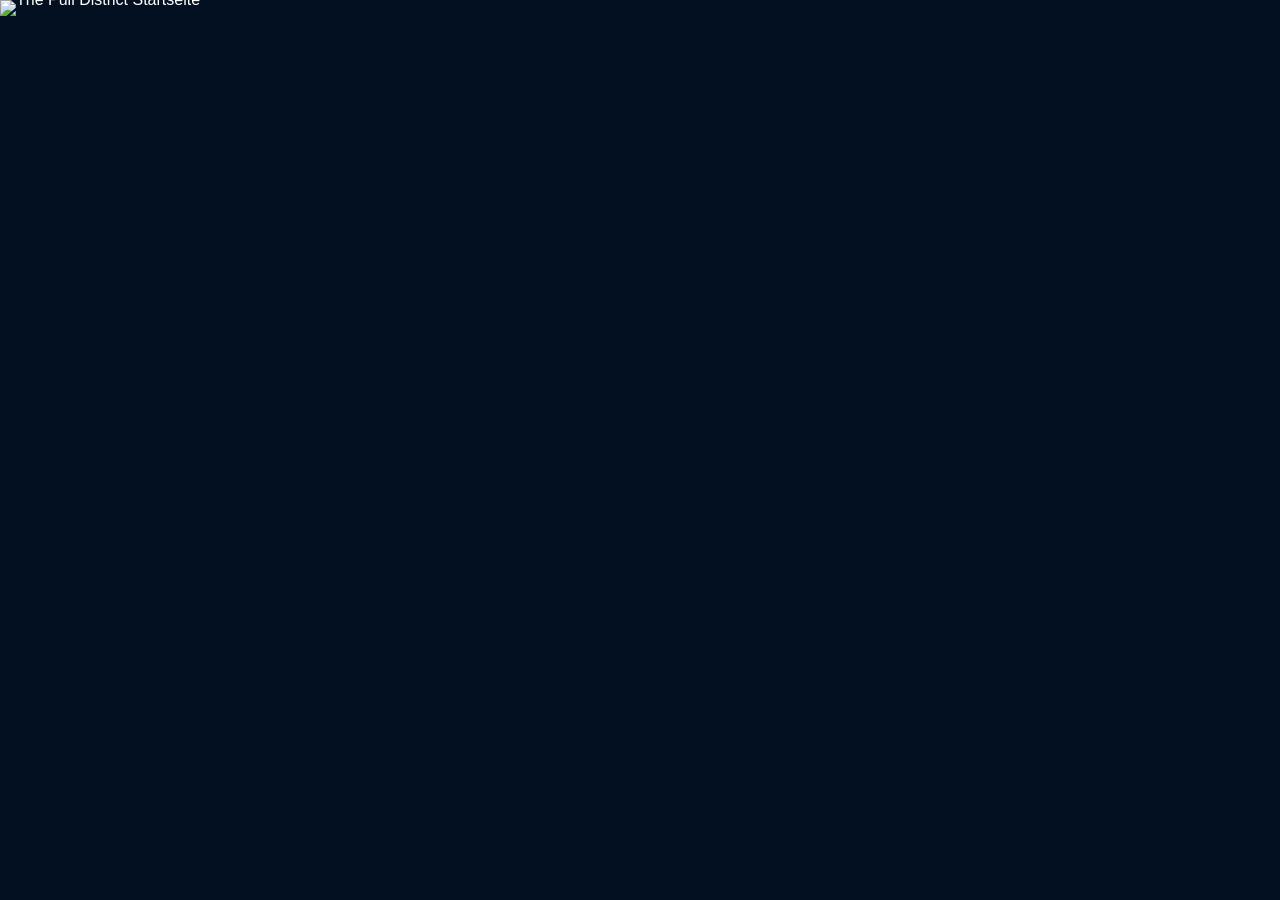
==== commit b2ef9c5e: "Build homepage to match approved TPD reference" ====
--- a/public/index.html
+++ b/public/index.html
@@ -1,211 +1,90 @@
 <!doctype html>
 <html lang="de">
 <head>
-<meta charset="utf-8">
-<meta name="viewport" content="width=device-width,initial-scale=1">
-<title>The Pull District | Trading Cards & Collectibles</title>
-<meta name="description" content="The Pull District – Trading Cards, Collectibles, Ankauf und Events. Pull Hard. Trade Smart. Collect Forever.">
-<meta name="theme-color" content="#020915">
-<style>
-:root{
-  --navy:#020915;--navy2:#061226;--panel:#07162b;--gold:#f4c542;--gold2:#ffdd65;
-  --text:#f7f9ff;--muted:#c4cada;--cyan:#00e0ff;--purple:#8f46ff;--pink:#ff3ac8;--line:rgba(255,255,255,.12)
-}
-*{box-sizing:border-box}html{scroll-behavior:smooth}body{margin:0;background:#020915;color:var(--text);font-family:Arial,Helvetica,sans-serif;overflow-x:hidden}
-a{color:inherit;text-decoration:none}button{font:inherit}
-.site{min-height:100vh;background:
-radial-gradient(circle at 12% 0%,rgba(0,172,255,.14),transparent 28%),
-radial-gradient(circle at 92% 4%,rgba(135,40,255,.14),transparent 26%),#020915}
-.inner{width:min(1500px,calc(100% - 64px));margin:auto}
-
-/* HEADER */
-.header{position:sticky;top:0;z-index:1000;height:92px;background:rgba(2,9,21,.97);border-bottom:1px solid rgba(255,255,255,.20);backdrop-filter:blur(14px)}
-.header .inner{height:100%;display:grid;grid-template-columns:185px 1fr auto;align-items:center;gap:30px}
-.logo{display:block;width:155px;height:80px;overflow:hidden}
-.logo img{width:100%;height:100%;object-fit:contain;filter:drop-shadow(0 0 15px rgba(0,197,255,.18))}
-.nav{height:100%;display:flex;align-items:stretch;justify-content:center;gap:clamp(18px,2vw,38px)}
-.nav a{display:flex;align-items:center;position:relative;font-size:14px;font-weight:700;white-space:nowrap}
-.nav a:after{content:"";position:absolute;left:0;right:0;bottom:15px;height:3px;background:var(--gold);transform:scaleX(0);transition:.2s}
-.nav a:hover:after,.nav a.active:after{transform:scaleX(1)}
-.header-actions{display:flex;align-items:center;gap:22px}
-.h-action{display:flex;align-items:center;gap:8px;font-size:14px;font-weight:700}
-.h-action svg{width:29px;height:29px;fill:none;stroke:#fff;stroke-width:1.8;stroke-linecap:round;stroke-linejoin:round}
-.cart-badge{min-width:24px;height:24px;border-radius:50%;display:grid;place-items:center;background:var(--gold);color:#111;font-size:12px;font-weight:900}
-.mobile-menu{display:none}
-
-/* HERO */
-.hero{position:relative;min-height:690px;overflow:hidden;border-bottom:1px solid var(--line);background:
-linear-gradient(90deg,rgba(2,9,21,.35),rgba(2,9,21,.10)),
-url("https://d1yei2z3i6k35z.cloudfront.net/18925235/6a985dcf57fb25.84735111_ChatGPTImage2.Sept.202619_32_24.png") center/cover no-repeat}
-.hero:before{content:"";position:absolute;inset:0;background:linear-gradient(90deg,rgba(2,9,21,.10) 0%,rgba(2,9,21,.32) 46%,rgba(2,9,21,.78) 67%,rgba(2,9,21,.94) 100%)}
-.hero:after{content:"";position:absolute;inset:auto 0 0;height:140px;background:linear-gradient(transparent,#020915)}
-.hero .inner{position:relative;z-index:3;min-height:690px;display:grid;grid-template-columns:47% 53%;align-items:center;gap:28px}
-.hero-brand{position:relative;display:flex;align-items:center;justify-content:center;min-height:560px}
-.hero-brand:before{content:"";position:absolute;width:530px;height:530px;border-radius:50%;background:radial-gradient(circle,rgba(255,221,70,.22),rgba(0,210,255,.08) 35%,rgba(127,36,255,.08) 55%,transparent 70%);filter:blur(8px)}
-.hero-logo{position:relative;width:min(520px,92%);filter:drop-shadow(0 14px 35px rgba(0,0,0,.35))}
-.floating-card{position:absolute;width:145px;height:205px;border:2px solid rgba(255,255,255,.55);border-radius:13px;background-position:center;background-size:cover;box-shadow:0 0 28px rgba(92,71,255,.38);opacity:.9}
-.fc1{left:-30px;top:62px;transform:rotate(-18deg);background-image:url("https://d1yei2z3i6k35z.cloudfront.net/18925235/6a986c2c7fc146.28497766_7E463046-8124-486D-A064-707BE3122686.jpg")}
-.fc2{right:-45px;top:25px;transform:rotate(14deg);background-image:url("https://d1yei2z3i6k35z.cloudfront.net/18925235/6a986c2c833030.92877785_7E463046-8124-486D-A064-707BE31226862.jpg")}
-.fc3{right:-70px;bottom:64px;transform:rotate(18deg);background-image:url("https://d1yei2z3i6k35z.cloudfront.net/18925235/6a986c2c75cd77.30456970_7E463046-8124-486D-A064-707BE31226863.jpg")}
-.hero-copy{padding:66px 0 80px}
-.hero-title{margin:0;font-size:clamp(54px,5.6vw,92px);line-height:.91;font-style:italic;font-weight:900;letter-spacing:-2px;text-transform:uppercase;text-shadow:0 3px 0 rgba(0,0,0,.2)}
-.hero-title .gradient{display:block;background:linear-gradient(90deg,var(--cyan),var(--purple),var(--pink));-webkit-background-clip:text;background-clip:text;color:transparent}
-.hero-copy p{max-width:690px;margin:24px 0;color:#e0e5f1;font-size:20px;line-height:1.5}
-.hero-buttons{display:flex;gap:20px;margin:34px 0 30px}
-.btn{min-height:58px;padding:0 38px;border-radius:9px;display:inline-flex;align-items:center;justify-content:center;gap:18px;font-size:17px;font-weight:900}
-.btn-gold{background:linear-gradient(180deg,#ffe072,#f3bb32);color:#17120a;box-shadow:0 0 26px rgba(244,197,66,.36);border:1px solid #ffd868}
-.btn-outline{background:rgba(4,14,31,.72);border:2px solid #dbe3f0;color:#fff}
-.hero-trust{display:grid;grid-template-columns:repeat(3,1fr);gap:22px;margin-top:12px}
-.hero-trust article{display:flex;align-items:center;gap:13px}
-.trust-icon{width:42px;height:42px;display:grid;place-items:center;color:var(--gold);font-size:28px}
-.hero-trust b{display:block;font-size:14px}.hero-trust small{display:block;color:#d0d6e4;font-size:12px;margin-top:2px}
-
-/* ANKAUF */
-.buy{position:relative;min-height:365px;overflow:hidden;border-bottom:1px solid var(--line);background:
-linear-gradient(90deg,rgba(2,9,21,.96) 0%,rgba(3,12,29,.72) 45%,rgba(2,9,21,.68) 100%),
-url("https://d1yei2z3i6k35z.cloudfront.net/18925235/6a9870e6123b08.08903624_ChatGPTImage2.Sept.202620_54_19.png") center right/cover no-repeat}
-.buy:after{content:"";position:absolute;inset:0;background:radial-gradient(circle at 12% 50%,rgba(65,25,255,.20),transparent 30%)}
-.buy .inner{position:relative;z-index:2;min-height:365px;display:grid;grid-template-columns:90px 1fr 1.1fr 340px;align-items:center;gap:28px}
-.handshake{font-size:70px;color:var(--gold);filter:drop-shadow(0 0 18px rgba(244,197,66,.24))}
-.buy-copy h2{margin:0;font-size:clamp(38px,4.4vw,66px);line-height:.93;font-style:italic;text-transform:uppercase}
-.buy-copy p{margin:18px 0 24px;color:#dde3ef;font-size:17px;line-height:1.55;max-width:600px}
-.card-pile{position:relative;height:280px}
-.card-pile .p{position:absolute;width:120px;height:170px;border-radius:10px;border:2px solid rgba(255,255,255,.55);background-size:cover;background-position:center;box-shadow:0 12px 30px rgba(0,0,0,.45)}
-.p1{left:18%;bottom:10px;transform:rotate(-16deg);background-image:url("https://d1yei2z3i6k35z.cloudfront.net/18925235/6a986c2c7fc146.28497766_7E463046-8124-486D-A064-707BE3122686.jpg")}.p2{left:37%;bottom:34px;transform:rotate(3deg);background-image:url("https://d1yei2z3i6k35z.cloudfront.net/18925235/6a986c2c833030.92877785_7E463046-8124-486D-A064-707BE31226862.jpg")}.p3{left:55%;bottom:12px;transform:rotate(14deg);background-image:url("https://d1yei2z3i6k35z.cloudfront.net/18925235/6a986c2c75cd77.30456970_7E463046-8124-486D-A064-707BE31226863.jpg")}.p4{left:70%;bottom:55px;transform:rotate(22deg);background-image:url("https://d1yei2z3i6k35z.cloudfront.net/18925235/6a986c2c7fc146.28497766_7E463046-8124-486D-A064-707BE3122686.jpg")}
-.buy-check{padding:24px;border:1px solid rgba(244,197,66,.5);border-radius:14px;background:rgba(3,10,21,.87);box-shadow:0 0 30px rgba(0,0,0,.26)}
-.buy-check div{display:flex;align-items:center;gap:12px;padding:8px 0;font-size:15px;font-weight:700}
-.check{width:25px;height:25px;border-radius:50%;display:grid;place-items:center;background:var(--gold);color:#111;font-weight:900}
-
-/* EVENTS */
-.events{padding:42px 0 52px;background:#020915}
-.events-head{display:flex;align-items:flex-end;justify-content:space-between;margin-bottom:18px}
-.events-head h2{margin:0;font-size:44px;line-height:1;text-transform:uppercase;font-style:italic}
-.events-head h2:after{content:"";display:block;width:82px;height:4px;background:var(--gold);margin-top:10px}
-.events-head a{font-size:13px;font-weight:800;color:#fff}
-.event-card{display:grid;grid-template-columns:36% 38% 26%;min-height:290px;border:1px solid #273757;border-radius:14px;overflow:hidden;background:linear-gradient(145deg,#071225,#07101f)}
-.event-image{background:url("https://d1yei2z3i6k35z.cloudfront.net/18925235/6a99e7021b8551.01962721_ChatGPTImage3.Sept.202623_23_23.png") center/cover no-repeat;position:relative}
-.event-image:after{content:"THE PULL DISTRICT\A TRADING CARD EVENT";white-space:pre;position:absolute;left:50%;top:50%;transform:translate(-50%,-50%);width:85%;text-align:center;font-size:26px;font-weight:900;line-height:1.05;text-shadow:0 4px 14px #000;color:#fff}
-.event-info{padding:34px 38px;display:flex;flex-direction:column;justify-content:center;border-left:1px solid rgba(255,255,255,.08)}
-.event-date{color:#e5e9f4;font-size:16px;font-weight:700}.event-info h3{font-size:30px;margin:14px 0 10px}.event-info p{margin:0;color:#c9d0e1;font-size:15px;line-height:1.55}.event-info .btn{align-self:flex-start;margin-top:20px;min-height:47px;padding:0 25px;font-size:14px}
-.event-gallery{display:grid;grid-template-columns:1fr 1fr;gap:12px;padding:14px;position:relative}
-.event-thumb{border-radius:11px;background-position:center;background-size:cover;border:1px solid #44527b;min-height:250px}.et1{background-image:url("https://d1yei2z3i6k35z.cloudfront.net/18925235/6a99e7021b5862.44048647_ChatGPTImage3.Sept.202623_28_18.png")}.et2{background-image:url("https://d1yei2z3i6k35z.cloudfront.net/18925235/6a99e7021c6717.30664558_ChatGPTImage3.Sept.202623_25_24.png")}
-.gallery-arrow{position:absolute;top:50%;width:44px;height:44px;border-radius:50%;transform:translateY(-50%);display:grid;place-items:center;background:#05070e;border:1px solid rgba(244,197,66,.45);color:var(--gold);font-size:28px}.ga-left{left:6px}.ga-right{right:6px}
-
-/* FOOTER */
-.footer{background:#020915;border-top:1px solid rgba(255,255,255,.18)}
-.footer-main{min-height:145px;display:grid;grid-template-columns:190px 1fr auto;align-items:center;gap:30px}
-.footer-logo{width:160px}.legal{display:flex;align-items:center;justify-content:center;flex-wrap:wrap}
-.legal a{padding:3px 24px;border-right:1px solid rgba(244,197,66,.55);font-size:13px;font-weight:700}.legal a:last-child{border-right:0}
-.social{display:flex;gap:20px;align-items:center}.social a{width:42px;height:42px;display:grid;place-items:center;border-radius:10px;font-weight:900;font-size:22px}
-.ig{background:linear-gradient(135deg,#ffd75f,#ff6646 35%,#df2b91 65%,#6538cf)}.tt{background:#05070b}.yt{background:#ff1616}
-.copy{min-height:58px;border-top:1px solid rgba(244,197,66,.38);display:flex;align-items:center;justify-content:center;color:#aeb7c9;font-size:12px}
-
-/* MOBILE */
-@media(max-width:1150px){
-  .header .inner{grid-template-columns:150px 1fr auto;gap:15px}.logo{width:130px}.nav{gap:14px}.nav a{font-size:12px}.header-actions{gap:12px}.h-action .label{display:none}
-  .hero .inner{grid-template-columns:44% 56%}.hero-title{font-size:62px}.hero-copy p{font-size:17px}.hero-trust{gap:10px}.buy .inner{grid-template-columns:70px 1.3fr .8fr 300px}.card-pile .p{width:92px;height:135px}
-}
-@media(max-width:900px){
-  .inner{width:min(100% - 28px,1500px)}.header{height:76px}.header .inner{grid-template-columns:140px 1fr}.logo{width:118px;height:65px}.nav,.header-actions{display:none}.mobile-menu{display:block;justify-self:end;position:relative}.mobile-menu summary{list-style:none;width:42px;height:42px;display:grid;place-items:center;border:1px solid var(--line);border-radius:8px;font-size:24px}.mobile-menu summary::-webkit-details-marker{display:none}.mobile-panel{position:absolute;right:0;top:50px;width:260px;padding:10px;border:1px solid var(--line);background:#051020;border-radius:10px;display:grid;box-shadow:0 18px 45px rgba(0,0,0,.45)}.mobile-panel a{padding:10px 12px;font-weight:700}
-  .hero .inner{grid-template-columns:1fr;min-height:900px}.hero:before{background:linear-gradient(180deg,rgba(2,9,21,.18),rgba(2,9,21,.76) 48%,rgba(2,9,21,.96) 100%)}.hero-brand{min-height:430px}.hero-logo{width:410px}.hero-copy{padding:10px 0 60px}.hero-trust{grid-template-columns:1fr 1fr 1fr}.fc1{left:0}.fc2{right:0}.fc3{right:10%;bottom:15px}
-  .buy .inner{grid-template-columns:70px 1fr;padding:36px 0}.card-pile,.buy-check{grid-column:1/-1}.card-pile{height:230px}.buy-check{display:grid;grid-template-columns:1fr 1fr}
-  .event-card{grid-template-columns:1fr}.event-image{min-height:260px}.event-info{border-left:0;border-top:1px solid rgba(255,255,255,.08)}.event-gallery{min-height:260px}.event-thumb{min-height:230px}
-  .footer-main{grid-template-columns:1fr;justify-items:center;padding:26px 0}.legal a{padding:7px 14px}
-}
-@media(max-width:560px){
-  .hero{min-height:auto}.hero .inner{min-height:820px}.hero-brand{min-height:350px}.hero-logo{width:310px}.floating-card{width:90px;height:130px}.fc1{left:-20px;top:30px}.fc2{right:-20px;top:20px}.fc3{right:-15px;bottom:35px}.hero-title{font-size:47px}.hero-copy p{font-size:15px}.hero-buttons{flex-direction:column}.btn{width:100%}.hero-trust{grid-template-columns:1fr}.hero-trust article{justify-content:flex-start}
-  .buy .inner{grid-template-columns:1fr}.handshake{font-size:58px}.buy-copy h2{font-size:42px}.buy-check{grid-template-columns:1fr}.card-pile .p{width:85px;height:122px}.p1{left:2%}.p2{left:26%}.p3{left:50%}.p4{left:68%}
-  .events-head h2{font-size:36px}.events-head a{display:none}.event-info{padding:26px 20px}.event-gallery{grid-template-columns:1fr 1fr}.event-thumb{min-height:180px}
-  .legal{flex-direction:column}.legal a{width:100%;text-align:center;border-right:0;border-bottom:1px solid rgba(244,197,66,.24);padding:11px}.legal a:last-child{border-bottom:0}
-}
-</style>
+  <meta charset="utf-8">
+  <meta name="viewport" content="width=device-width,initial-scale=1,viewport-fit=cover">
+  <title>The Pull District</title>
+  <meta name="description" content="The Pull District – Trading Cards, Collectibles, Ankauf und Events.">
+  <meta name="theme-color" content="#031022">
+  <style>
+    *{box-sizing:border-box}
+    html,body{margin:0;background:#031022;color:#fff;font-family:Arial,Helvetica,sans-serif}
+    body{min-height:100vh}
+    .page{width:100%;overflow:hidden;background:#031022}
+    .design{position:relative;width:100%;max-width:1318px;margin:0 auto;line-height:0}
+    .design>img{display:block;width:100%;height:auto;user-select:none;-webkit-user-drag:none}
+    .hotspot{position:absolute;display:block;z-index:5;border-radius:8px}
+    .hotspot:focus-visible{outline:3px solid #ffd33d;outline-offset:2px;background:rgba(255,211,61,.08)}
+    .sr-only{position:absolute;width:1px;height:1px;padding:0;margin:-1px;overflow:hidden;clip:rect(0,0,0,0);white-space:nowrap;border:0}
+    /* Header */
+    .logo{left:2.6%;top:.2%;width:14.8%;height:5.4%}
+    .start{left:21.4%;top:.7%;width:7.3%;height:4.5%}
+    .shop{left:30.3%;top:.7%;width:5.2%;height:4.5%}
+    .ankauf-nav{left:36.3%;top:.7%;width:6.1%;height:4.5%}
+    .events-nav{left:43.5%;top:.7%;width:6.3%;height:4.5%}
+    .about-nav{left:50.4%;top:.7%;width:7.4%;height:4.5%}
+    .kontakt-nav{left:58.6%;top:.7%;width:6.7%;height:4.5%}
+    .songs-nav{left:66.2%;top:.7%;width:7.2%;height:4.5%}
+    .account{left:75.7%;top:.5%;width:9.0%;height:4.7%}
+    .cart{left:84.8%;top:.5%;width:14.4%;height:4.7%}
+    /* Hero */
+    .hero-shop{left:46.7%;top:31.0%;width:19.3%;height:4.5%}
+    .hero-more{left:67.4%;top:31.0%;width:18.0%;height:4.5%}
+    /* Ankauf */
+    .ankauf-btn{left:14.8%;top:52.1%;width:24.1%;height:4.0%}
+    /* Events */
+    .event-all{left:84.6%;top:58.0%;width:13.0%;height:3.0%}
+    .event-details{left:41.2%;top:73.5%;width:15.4%;height:3.4%}
+    /* Footer */
+    .impressum{left:17.3%;top:88.2%;width:9.3%;height:3.3%}
+    .datenschutz{left:29.0%;top:88.2%;width:9.4%;height:3.3%}
+    .agb{left:40.7%;top:88.2%;width:5.0%;height:3.3%}
+    .widerruf{left:48.0%;top:88.2%;width:13.8%;height:3.3%}
+    .widerrufsbelehrung{left:63.2%;top:88.2%;width:15.3%;height:3.3%}
+    .instagram{left:82.2%;top:87.7%;width:5.2%;height:4.2%}
+    .tiktok{left:88.6%;top:87.7%;width:4.6%;height:4.2%}
+    .youtube{left:94.0%;top:87.7%;width:5.2%;height:4.2%}
+    @media(max-width:700px){
+      .design{min-width:0}
+      .hotspot{border-radius:3px}
+    }
+  </style>
 </head>
 <body>
-<div class="site" id="top">
-<header class="header">
-  <div class="inner">
-    <a class="logo" href="#top"><img src="[data-uri]" alt="The Pull District"></a>
-    <nav class="nav">
-      <a class="active" href="#top">Startseite</a>
-      <a href="https://3b09-thepulldistrict.systeme.io/shop">Shop</a>
-      <a href="#ankauf">Ankauf</a>
-      <a href="#events">Events</a>
-      <a href="#ueberuns">Über uns</a>
-      <a href="mailto:thepulldistrict@gmail.com">Kontakt</a>
-      <a href="#kisongs">KI Songs</a>
-    </nav>
-    <div class="header-actions">
-      <a class="h-action" href="https://3b09-thepulldistrict.systeme.io/shop"><svg viewBox="0 0 24 24"><circle cx="12" cy="7.5" r="4"></circle><path d="M4.5 21c.8-5 3.3-7.3 7.5-7.3s6.7 2.3 7.5 7.3"></path></svg><span class="label">Account</span></a>
-      <a class="h-action" href="https://3b09-thepulldistrict.systeme.io/shop"><svg viewBox="0 0 24 24"><path d="M2.5 4h2.1l2.2 10.1h10.8l2.1-7.2H6"></path><circle cx="9" cy="19" r="1.35"></circle><circle cx="18" cy="19" r="1.35"></circle></svg><span class="label">Warenkorb</span><span class="cart-badge">0</span></a>
+  <main class="page">
+    <div class="design" id="startseite">
+      <img src="/tpd-home.webp" alt="The Pull District Startseite">
+      <a class="hotspot logo" href="#startseite"><span class="sr-only">The Pull District Startseite</span></a>
+      <a class="hotspot start" href="#startseite"><span class="sr-only">Startseite</span></a>
+      <a class="hotspot shop" href="https://3b09-thepulldistrict.systeme.io/shop"><span class="sr-only">Shop</span></a>
+      <a class="hotspot ankauf-nav" href="#ankauf"><span class="sr-only">Ankauf</span></a>
+      <a class="hotspot events-nav" href="#events"><span class="sr-only">Events</span></a>
+      <a class="hotspot about-nav" href="#startseite"><span class="sr-only">Über uns</span></a>
+      <a class="hotspot kontakt-nav" href="mailto:thepulldistrict@gmail.com"><span class="sr-only">Kontakt</span></a>
+      <a class="hotspot songs-nav" href="#ki-songs"><span class="sr-only">KI Songs</span></a>
+      <a class="hotspot account" href="https://3b09-thepulldistrict.systeme.io/shop"><span class="sr-only">Account</span></a>
+      <a class="hotspot cart" href="https://3b09-thepulldistrict.systeme.io/shop"><span class="sr-only">Warenkorb</span></a>
+
+      <a class="hotspot hero-shop" href="https://3b09-thepulldistrict.systeme.io/shop"><span class="sr-only">Jetzt shoppen</span></a>
+      <a class="hotspot hero-more" href="#ankauf"><span class="sr-only">Mehr erfahren</span></a>
+
+      <span id="ankauf" style="position:absolute;top:46%;left:0"></span>
+      <a class="hotspot ankauf-btn" href="mailto:thepulldistrict@gmail.com?subject=Ankauf%20Anfrage"><span class="sr-only">Jetzt Ankauf anfragen</span></a>
+
+      <span id="events" style="position:absolute;top:57.2%;left:0"></span>
+      <a class="hotspot event-all" href="#events"><span class="sr-only">Alle Events ansehen</span></a>
+      <a class="hotspot event-details" href="mailto:thepulldistrict@gmail.com?subject=Event%20Anfrage"><span class="sr-only">Event Details</span></a>
+
+      <span id="ki-songs" style="position:absolute;top:84%;left:0"></span>
+      <a class="hotspot impressum" href="#impressum"><span class="sr-only">Impressum</span></a>
+      <a class="hotspot datenschutz" href="#datenschutz"><span class="sr-only">Datenschutz</span></a>
+      <a class="hotspot agb" href="#agb"><span class="sr-only">AGB</span></a>
+      <a class="hotspot widerruf" href="#vertrag-widerrufen"><span class="sr-only">Vertrag widerrufen</span></a>
+      <a class="hotspot widerrufsbelehrung" href="#widerrufsbelehrung"><span class="sr-only">Widerrufsbelehrung</span></a>
+      <a class="hotspot instagram" href="https://www.instagram.com/thepulldistrict/" target="_blank" rel="noopener"><span class="sr-only">Instagram</span></a>
+      <a class="hotspot tiktok" href="#" aria-label="TikTok"></a>
+      <a class="hotspot youtube" href="#" aria-label="YouTube"></a>
     </div>
-    <details class="mobile-menu"><summary>☰</summary><div class="mobile-panel">
-      <a href="#top">Startseite</a><a href="https://3b09-thepulldistrict.systeme.io/shop">Shop</a><a href="#ankauf">Ankauf</a><a href="#events">Events</a><a href="#ueberuns">Über uns</a><a href="mailto:thepulldistrict@gmail.com">Kontakt</a><a href="#kisongs">KI Songs</a>
-    </div></details>
-  </div>
-</header>
-
-<section class="hero">
-  <div class="inner">
-    <div class="hero-brand">
-      <span class="floating-card fc1"></span><span class="floating-card fc2"></span><span class="floating-card fc3"></span>
-      <img class="hero-logo" src="[data-uri]" alt="The Pull District">
-    </div>
-    <div class="hero-copy" id="ueberuns">
-      <h1 class="hero-title">Mehr als nur<br>Karten – es ist<br><span class="gradient">eine Leidenschaft.</span></h1>
-      <p>Trading Cards, Collectibles, Anime, TCG und mehr – bei The Pull District findest du alles, was dein Sammlerherz höher schlagen lässt.</p>
-      <div class="hero-buttons"><a class="btn btn-gold" href="https://3b09-thepulldistrict.systeme.io/shop">Jetzt shoppen <span>→</span></a><a class="btn btn-outline" href="#ankauf">Mehr erfahren</a></div>
-      <div class="hero-trust">
-        <article><span class="trust-icon">◆</span><div><b>Originale Produkte</b><small>& geprüfte Qualität</small></div></article>
-        <article><span class="trust-icon">▣</span><div><b>Schneller Versand</b><small>aus Deutschland</small></div></article>
-        <article><span class="trust-icon">♙</span><div><b>Starke Community</b><small>& regelmäßige Events</small></div></article>
-      </div>
-    </div>
-  </div>
-</section>
-
-<section class="buy" id="ankauf">
-  <div class="inner">
-    <div class="handshake">🤝</div>
-    <div class="buy-copy">
-      <h2>Ankauf – wir kaufen<br>deine Karten & Sammlungen</h2>
-      <p>Egal ob Einzelkarten, komplette Sammlungen oder Nachlässe – wir machen dir ein faires und transparentes Angebot.</p>
-      <a class="btn btn-gold" href="mailto:thepulldistrict@gmail.com?subject=Ankauf%20Anfrage">Jetzt Ankauf anfragen <span>→</span></a>
-    </div>
-    <div class="card-pile"><span class="p p1"></span><span class="p p2"></span><span class="p p3"></span><span class="p p4"></span></div>
-    <div class="buy-check">
-      <div><span class="check">✓</span>Faire Preise</div><div><span class="check">✓</span>Schnelle Abwicklung</div><div><span class="check">✓</span>Persönlich oder Versand</div><div><span class="check">✓</span>Alle TCGs & Sammlungen</div>
-    </div>
-  </div>
-</section>
-
-<section class="events" id="events">
-  <div class="inner">
-    <div class="events-head"><h2>Events</h2><a href="#events">Alle Events ansehen →</a></div>
-    <article class="event-card">
-      <div class="event-image"></div>
-      <div class="event-info">
-        <div class="event-date">▣ &nbsp; Nächster Termin wird bekanntgegeben</div>
-        <h3>The Pull District TCG Event</h3>
-        <p>Live vor Ort oder online! Wir veranstalten regelmäßig Events rund um Trading Cards, Community und mehr.</p>
-        <a class="btn btn-gold" href="mailto:thepulldistrict@gmail.com?subject=Event%20Anfrage">Event Details <span>→</span></a>
-      </div>
-      <div class="event-gallery"><div class="event-thumb et1"></div><div class="event-thumb et2"></div><span class="gallery-arrow ga-left">‹</span><span class="gallery-arrow ga-right">›</span></div>
-    </article>
-  </div>
-</section>
-
-<span id="kisongs"></span>
-
-<footer class="footer">
-  <div class="inner">
-    <div class="footer-main">
-      <img class="footer-logo" src="[data-uri]" alt="The Pull District">
-      <nav class="legal"><a href="#impressum">Impressum</a><a href="#datenschutz">Datenschutz</a><a href="#agb">AGB</a><a href="#vertrag-widerrufen">Vertrag widerrufen</a><a href="#widerrufsbelehrung">Widerrufsbelehrung</a></nav>
-      <div class="social"><a class="ig" href="https://www.instagram.com/thepulldistrict/" target="_blank" rel="noopener">◎</a><a class="tt" href="#" aria-label="TikTok">♪</a><a class="yt" href="#" aria-label="YouTube">▶</a></div>
-    </div>
-    <div class="copy">© 2026 The Pull District. Alle Rechte vorbehalten.</div>
-  </div>
-</footer>
-</div>
+  </main>
 </body>
 </html>
